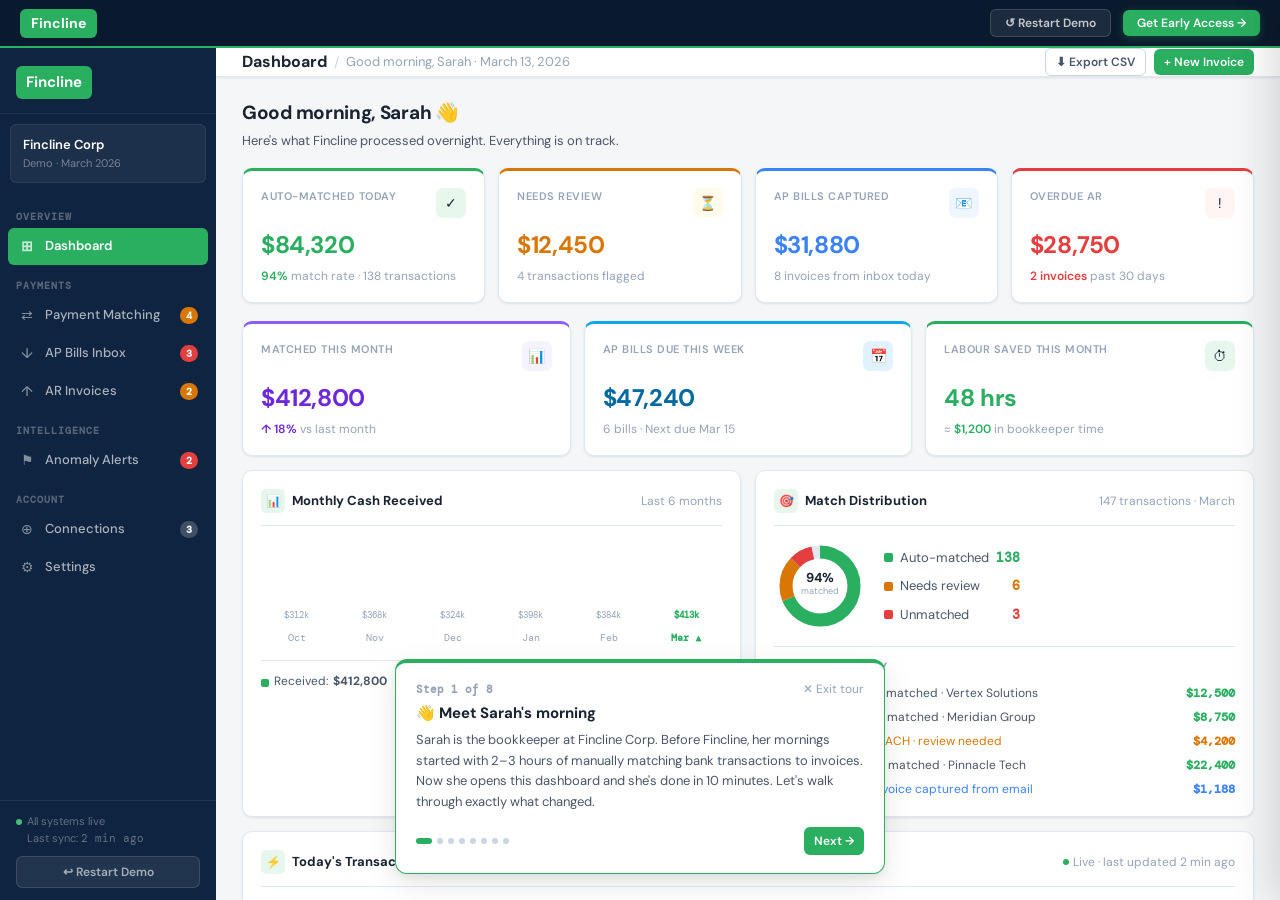
==== demo.html @ 55bdf33b "Add files via upload" ====
<!DOCTYPE html>
<html lang="en">
<head>
<meta charset="UTF-8">
<meta name="viewport" content="width=device-width, initial-scale=1.0">
<title>Fincline — Smart Reconciliation for Small Business</title>
<link href="https://fonts.googleapis.com/css2?family=DM+Sans:wght@300;400;500;600;700&family=DM+Mono:wght@400;500&display=swap" rel="stylesheet">
<style>
:root {
  --green:#2AAE60;--green-d:#1e8a4a;--green-l:#e8f7ee;--green-m:#c2ebd4;
  --white:#ffffff;--bg:#f4f6f8;--bg2:#edf0f3;
  --sb:#0f2440;--sb-h:#1a3560;
  --border:#e2e8f0;--border-d:#cbd5e1;
  --text:#1a2332;--t2:#4a5568;--t3:#94a3b8;
  --red:#e53e3e;--red-l:#fff5f5;
  --amber:#d97706;--amber-l:#fffbeb;
  --blue:#3b82f6;--blue-l:#eff6ff;
  --sh0:0 1px 3px rgba(0,0,0,.06),0 1px 2px rgba(0,0,0,.04);
  --sh1:0 4px 12px rgba(0,0,0,.07),0 1px 3px rgba(0,0,0,.05);
  --sh2:0 10px 30px rgba(0,0,0,.10),0 4px 10px rgba(0,0,0,.06);
  --r:10px;--rs:6px;
}
*{margin:0;padding:0;box-sizing:border-box;}
body{font-family:'DM Sans',-apple-system,sans-serif;background:var(--bg);color:var(--text);font-size:14px;line-height:1.5;}

/* INTRO */
.intro{position:fixed;inset:0;background:linear-gradient(160deg,#0f2440 0%,#0d1f38 100%);display:none;align-items:center;justify-content:center;z-index:999;flex-direction:column;text-align:center;padding:32px;}
.i-logo{display:inline-flex;align-items:center;gap:8px;background:var(--green);color:white;padding:9px 18px;border-radius:8px;font-size:20px;font-weight:700;margin-bottom:28px;box-shadow:0 4px 16px rgba(42,174,96,.3);}
.i-h{font-size:28px;font-weight:700;letter-spacing:-.4px;margin-bottom:10px;color:white;}
.i-sub{font-size:15px;color:rgba(255,255,255,.72);margin-bottom:28px;max-width:460px;line-height:1.6;}
.i-chips{display:flex;gap:8px;justify-content:center;flex-wrap:wrap;margin-bottom:28px;}
.chip{padding:8px 16px;border-radius:10px;font-size:13px;font-weight:600;background:rgba(42,174,96,.15);color:#4ade80;border:1px solid rgba(42,174,96,.3);display:inline-flex;align-items:center;gap:6px;}
.i-stats{display:flex;gap:28px;justify-content:center;margin-bottom:36px;padding:18px 24px;background:rgba(255,255,255,.06);border-radius:var(--r);border:1px solid rgba(255,255,255,.1);}
.is-v{font-size:24px;font-weight:700;color:#4ade80;}
.is-l{font-size:11px;color:rgba(255,255,255,.45);margin-top:2px;}
.btn-go{background:var(--green);color:white;border:none;border-radius:var(--r);padding:13px 32px;font-size:15px;font-weight:600;cursor:pointer;font-family:'DM Sans',sans-serif;box-shadow:0 4px 16px rgba(42,174,96,.3);transition:all .2s;}
.btn-go:hover{background:var(--green-d);transform:translateY(-1px);}
.i-note{font-size:12px;color:rgba(255,255,255,.4);margin-top:10px;}

/* LAYOUT */
.app{display:flex;height:100vh;}

/* SIDEBAR */
.sb-wrap{width:216px;min-width:216px;background:var(--sb);display:flex;flex-direction:column;}
.sb-logo{padding:18px 16px 14px;border-bottom:1px solid rgba(255,255,255,.08);display:flex;align-items:center;gap:8px;}
.sb-logo-pill{background:var(--green);color:white;padding:5px 10px;border-radius:6px;font-size:15px;font-weight:700;}
.sb-org{margin:10px;padding:10px 12px;background:rgba(255,255,255,.06);border-radius:var(--rs);border:1px solid rgba(255,255,255,.08);}
.sb-org-n{font-size:13px;font-weight:600;color:white;}
.sb-org-s{font-size:11px;color:rgba(255,255,255,.4);margin-top:1px;}
.nav{padding:4px 8px;flex:1;overflow-y:auto;}
.nav-g{font-size:10px;font-weight:600;color:rgba(255,255,255,.3);letter-spacing:1px;text-transform:uppercase;padding:12px 8px 4px;font-family:'DM Mono',monospace;}
.ni{display:flex;align-items:center;gap:9px;padding:8px 10px;border-radius:var(--rs);color:rgba(255,255,255,.65);font-size:13px;font-weight:500;cursor:pointer;transition:all .15s;margin-bottom:1px;position:relative;}
.ni:hover{background:var(--sb-h);color:white;}
.ni.on{background:var(--green);color:white;font-weight:600;}
.ni-ic{font-size:14px;width:18px;text-align:center;opacity:.75;flex-shrink:0;}
.nb{margin-left:auto;font-size:10px;font-weight:700;padding:1px 6px;border-radius:10px;font-family:'DM Mono',monospace;}
.nb-r{background:var(--red);color:white;}
.nb-a{background:var(--amber);color:white;}
.nb-g{background:rgba(255,255,255,.2);color:white;}
.sb-foot{padding:12px 16px;border-top:1px solid rgba(255,255,255,.08);font-size:11px;color:rgba(255,255,255,.35);}
.odot{display:inline-block;width:6px;height:6px;background:#48bb78;border-radius:50%;margin-right:5px;}

/* MAIN */
.main-wrap{flex:1;overflow-y:auto;display:flex;flex-direction:column;min-width:0;}
.topbar{background:var(--white);border-bottom:1px solid var(--border);padding:0 26px;height:54px;display:flex;align-items:center;justify-content:space-between;position:sticky;top:0;z-index:10;box-shadow:var(--sh0);}
.tb-l{display:flex;align-items:center;gap:7px;}
.tb-title{font-size:16px;font-weight:700;}
.tb-div{color:var(--border-d);}
.tb-sub{font-size:13px;color:var(--t3);}
.tb-r{display:flex;align-items:center;gap:8px;}
.btn{padding:7px 13px;border-radius:var(--rs);font-size:13px;font-weight:600;cursor:pointer;border:none;font-family:'DM Sans',sans-serif;transition:all .15s;display:inline-flex;align-items:center;gap:5px;}
.bp{background:var(--green);color:white;}.bp:hover{background:var(--green-d);}
.bo{background:white;color:var(--t2);border:1px solid var(--border-d);}.bo:hover{border-color:var(--green);color:var(--green);}
.bd{background:var(--red-l);color:var(--red);border:1px solid #fed7d7;}
.bsm{padding:5px 10px;font-size:12px;}
.content{padding:22px 26px;flex:1;}
.scr{display:none;animation:fu .25s ease;}
.scr.on{display:block;}
@keyframes fu{from{opacity:0;transform:translateY(6px)}to{opacity:1;transform:translateY(0)}}

/* PAGE HEAD */
.ph{margin-bottom:18px;}
.ph h2{font-size:19px;font-weight:700;letter-spacing:-.3px;}
.ph p{font-size:13px;color:var(--t2);margin-top:3px;}

/* KPI */
.kpi-row{display:grid;grid-template-columns:repeat(4,1fr);gap:13px;margin-bottom:18px;}
.kpi{background:var(--white);border:1px solid var(--border);border-radius:var(--r);padding:17px 18px;box-shadow:var(--sh0);}
.kpi-top{display:flex;align-items:flex-start;justify-content:space-between;margin-bottom:9px;}
.kpi-lbl{font-size:11px;font-weight:600;color:var(--t3);text-transform:uppercase;letter-spacing:.5px;}
.kpi-ic{width:30px;height:30px;border-radius:7px;display:flex;align-items:center;justify-content:center;font-size:14px;}
.ki-g{background:var(--green-l);} .ki-a{background:var(--amber-l);} .ki-r{background:var(--red-l);} .ki-b{background:var(--blue-l);}
.kpi-v{font-size:24px;font-weight:700;letter-spacing:-.4px;margin-bottom:4px;}
.kpi-ch{font-size:12px;color:var(--t3);}
.pos{color:var(--green);font-weight:600;} .neg{color:var(--red);font-weight:600;}
.kpi.kg{border-top:3px solid var(--green);} .kpi.ka{border-top:3px solid var(--amber);} .kpi.kr{border-top:3px solid var(--red);} .kpi.kb{border-top:3px solid var(--blue);}

/* CARD */
.card{background:var(--white);border:1px solid var(--border);border-radius:var(--r);padding:18px;box-shadow:var(--sh0);margin-bottom:14px;}
.ch{display:flex;align-items:center;justify-content:space-between;margin-bottom:14px;padding-bottom:12px;border-bottom:1px solid var(--border);}
.ct{font-size:13px;font-weight:700;color:var(--text);display:flex;align-items:center;gap:7px;}
.ct-ic{width:24px;height:24px;background:var(--green-l);border-radius:5px;display:flex;align-items:center;justify-content:center;font-size:12px;}
.cm{font-size:12px;color:var(--t3);}

/* GRID */
.g2{display:grid;grid-template-columns:1fr 1fr;gap:14px;}
.g3{display:grid;grid-template-columns:1fr 1fr 1fr;gap:13px;margin-bottom:14px;}

/* TABLE */
.tbl{width:100%;border-collapse:collapse;}
.tbl th{font-size:11px;font-weight:600;color:var(--t3);text-transform:uppercase;letter-spacing:.4px;padding:8px 13px;text-align:left;background:var(--bg);border-bottom:1px solid var(--border);}
.tbl td{padding:11px 13px;font-size:13px;border-bottom:1px solid var(--border);vertical-align:middle;}
.tbl tr:last-child td{border-bottom:none;}
.tbl tr:hover td{background:#fafbfc;}
.tn{font-weight:600;color:var(--text);}
.ts{font-size:11px;color:var(--t3);margin-top:1px;font-family:'DM Mono',monospace;}

/* BADGE */
.badge{display:inline-flex;align-items:center;gap:3px;padding:3px 9px;border-radius:20px;font-size:11px;font-weight:600;}
.bg{background:var(--green-l);color:var(--green-d);}
.ba{background:var(--amber-l);color:var(--amber);}
.br{background:var(--red-l);color:var(--red);}
.bb{background:var(--blue-l);color:var(--blue);}
.bx{background:var(--bg);color:var(--t2);border:1px solid var(--border);}
.bp2{background:#f5f3ff;color:#6d28d9;}

/* CONF BAR */
.conf{display:flex;align-items:center;gap:7px;}
.ct2{flex:1;height:5px;background:var(--border);border-radius:3px;overflow:hidden;min-width:50px;}
.cf{height:100%;border-radius:3px;}
.cn{font-size:12px;font-weight:600;min-width:32px;font-family:'DM Mono',monospace;}
.ch2 .cf{background:var(--green);}.ch2 .cn{color:var(--green);}
.cm2 .cf{background:var(--amber);}.cm2 .cn{color:var(--amber);}
.cl .cf{background:var(--red);}.cl .cn{color:var(--red);}

/* CHART */
.bchart{display:flex;align-items:flex-end;gap:7px;height:105px;}
.bc{flex:1;display:flex;flex-direction:column;align-items:center;min-width:0;}
.bf{width:100%;border-radius:4px 4px 0 0;}
.bl{font-size:10px;color:var(--t3);margin-top:5px;font-family:'DM Mono',monospace;}
.cleg{display:flex;gap:14px;margin-top:11px;padding-top:11px;border-top:1px solid var(--border);font-size:12px;color:var(--t2);}
.ldot{width:8px;height:8px;border-radius:2px;flex-shrink:0;margin-top:3px;}

/* DONUT */
.dw{display:flex;align-items:center;gap:18px;}
.dl{display:flex;flex-direction:column;gap:9px;}
.di{display:flex;align-items:center;gap:7px;font-size:13px;}
.dd{width:9px;height:9px;border-radius:2px;flex-shrink:0;}
.dlab{color:var(--t2);flex:1;}
.dval{font-weight:700;font-family:'DM Mono',monospace;}

/* AGING */
.ag-r{display:flex;align-items:center;gap:9px;margin-bottom:9px;}
.ag-l{font-size:12px;color:var(--t2);font-weight:500;min-width:75px;}
.ag-t{flex:1;height:7px;background:var(--border);border-radius:4px;overflow:hidden;}
.ag-f{height:100%;border-radius:4px;}
.ag-v{font-size:12px;font-weight:600;min-width:62px;text-align:right;font-family:'DM Mono',monospace;}

/* PARSE */
.pbox{background:var(--bg);border:1px solid var(--border);border-radius:var(--rs);padding:13px;font-family:'DM Mono',monospace;font-size:12px;color:var(--t2);line-height:1.9;}
.pk{color:var(--t3);}
.pv{color:var(--green-d);font-weight:500;}
.pva{color:var(--amber);font-weight:500;}

/* ONBOARD STEPS */
.obs{display:flex;align-items:center;max-width:520px;margin-bottom:24px;}
.os{display:flex;flex-direction:column;align-items:center;flex:1;position:relative;}
.os:not(:last-child)::after{content:'';position:absolute;top:17px;left:50%;width:100%;height:2px;background:var(--border);z-index:0;}
.os.done:not(:last-child)::after{background:var(--green);}
.oc{width:34px;height:34px;border-radius:50%;display:flex;align-items:center;justify-content:center;font-size:13px;font-weight:700;border:2px solid var(--border);background:var(--white);position:relative;z-index:1;font-family:'DM Mono',monospace;transition:all .3s;}
.os.done .oc{border-color:var(--green);background:var(--green);color:white;}
.os.cur .oc{border-color:var(--green);color:var(--green);box-shadow:0 0 0 4px var(--green-l);}
.ol{font-size:11px;color:var(--t3);margin-top:6px;font-weight:500;}
.os.done .ol,.os.cur .ol{color:var(--t2);}
.cc{display:flex;align-items:center;gap:13px;padding:13px 15px;background:var(--white);border:1px solid var(--border);border-radius:var(--r);margin-bottom:9px;cursor:pointer;transition:all .15s;max-width:520px;}
.cc:hover{border-color:var(--green);box-shadow:0 0 0 3px var(--green-l);}
.cc.con{border-color:var(--green);background:linear-gradient(135deg,var(--white),var(--green-l));}
.cc-ic{width:36px;height:36px;border-radius:7px;display:flex;align-items:center;justify-content:center;font-size:17px;flex-shrink:0;}
.cc-n{font-size:13px;font-weight:600;}
.cc-s{font-size:12px;color:var(--t3);}

/* ALERTS */
.ac{padding:13px 15px;border-radius:var(--r);border:1px solid;margin-bottom:9px;display:flex;align-items:flex-start;gap:11px;}
.ac-r{background:var(--red-l);border-color:#fed7d7;}
.ac-a{background:var(--amber-l);border-color:#fde68a;}
.ac-g{background:var(--green-l);border-color:var(--green-m);}
.ac-b{background:var(--blue-l);border-color:#bfdbfe;}
.a-ic{font-size:17px;flex-shrink:0;margin-top:1px;}
.a-t{font-size:13px;font-weight:700;color:var(--text);margin-bottom:3px;}
.a-d{font-size:12px;color:var(--t2);line-height:1.5;}
.a-tm{font-size:11px;color:var(--t3);margin-top:5px;font-family:'DM Mono',monospace;}

/* SETTINGS */
.sr{display:flex;align-items:center;justify-content:space-between;padding:12px 0;border-bottom:1px solid var(--border);}
.sr:last-child{border-bottom:none;}
.sl{font-size:14px;font-weight:500;}
.ss{font-size:12px;color:var(--t3);margin-top:2px;}
.tog{width:40px;height:22px;background:var(--border-d);border-radius:11px;position:relative;cursor:pointer;transition:background .2s;flex-shrink:0;border:none;}
.tog.on{background:var(--green);}
.tog::after{content:'';position:absolute;top:3px;left:3px;width:16px;height:16px;background:white;border-radius:50%;transition:transform .2s;box-shadow:0 1px 3px rgba(0,0,0,.2);}
.tog.on::after{transform:translateX(18px);}

/* PRICING */
.pgrid{display:grid;grid-template-columns:1fr 1fr;gap:18px;max-width:600px;margin:0 auto 22px;}
.pc{background:var(--white);border:2px solid var(--border);border-radius:12px;padding:26px;position:relative;}
.pc.feat{border-color:var(--green);box-shadow:0 0 0 4px var(--green-l);}
.pb{position:absolute;top:-11px;left:50%;transform:translateX(-50%);background:var(--green);color:white;font-size:11px;font-weight:700;padding:3px 12px;border-radius:20px;white-space:nowrap;}
.pn{font-size:12px;font-weight:700;color:var(--t3);text-transform:uppercase;letter-spacing:.5px;margin-bottom:11px;}
.pam{font-size:38px;font-weight:800;letter-spacing:-1px;margin-bottom:4px;}
.pam span{font-size:15px;color:var(--t3);font-weight:400;}
.ps{font-size:13px;color:var(--t3);margin-bottom:18px;}
.ps.sav{color:var(--green);font-weight:600;}
.pf{list-style:none;display:flex;flex-direction:column;gap:8px;margin-bottom:20px;}
.pf li{font-size:13px;color:var(--t2);display:flex;align-items:center;gap:7px;}
.pf li::before{content:'✓';color:var(--green);font-weight:700;flex-shrink:0;}
.roi{background:var(--green-l);border:1px solid var(--green-m);border-radius:var(--r);padding:15px 20px;text-align:center;max-width:600px;margin:0 auto;}
.roi p{font-size:13px;color:var(--t2);line-height:1.7;}
.roi strong{color:var(--text);}
.roi-hi{color:var(--green);font-weight:700;}

/* SUMMARY BAR */
.sbar{display:flex;gap:9px;margin-bottom:14px;flex-wrap:wrap;align-items:center;}
.slbl{font-size:11px;font-weight:700;color:var(--t3);text-transform:uppercase;letter-spacing:.6px;margin-bottom:9px;font-family:'DM Mono',monospace;}

/* UTILS */
.mono{font-family:'DM Mono',monospace;}
.fw6{font-weight:600;}.fw7{font-weight:700;}
.tg{color:var(--green);}.ta{color:var(--amber);}.tr2{color:var(--red);}.tb2{color:var(--blue);}
.t2c{color:var(--t2);}.t3c{color:var(--t3);}
.fs12{font-size:12px;}.fs11{font-size:11px;}
.mb14{margin-bottom:14px;}

@keyframes pulse{0%,100%{opacity:1}50%{opacity:.3}}
.pulse{animation:pulse 1.8s infinite;}

/* SCROLLBAR */
::-webkit-scrollbar{width:5px;}::-webkit-scrollbar-track{background:transparent;}::-webkit-scrollbar-thumb{background:var(--border-d);border-radius:3px;}

/* TOUR */
.tour-wrap{position:fixed;inset:0;z-index:500;pointer-events:none;}
.tour-box{position:fixed;bottom:26px;left:50%;transform:translateX(-50%);width:490px;max-width:calc(100vw - 28px);background:var(--white);border:1.5px solid var(--green);border-top:4px solid var(--green);border-radius:12px;padding:18px 20px;box-shadow:var(--sh2);pointer-events:all;}
.tm{display:flex;align-items:center;justify-content:space-between;margin-bottom:5px;}
.tsl{font-size:11px;font-weight:600;color:var(--t3);font-family:'DM Mono',monospace;}
.tcl{font-size:12px;color:var(--t3);cursor:pointer;background:none;border:none;font-family:'DM Sans',sans-serif;}
.tcl:hover{color:var(--text);}
.tt{font-size:15px;font-weight:700;margin-bottom:5px;}
.td{font-size:13px;color:var(--t2);line-height:1.6;margin-bottom:14px;}
.tf{display:flex;align-items:center;justify-content:space-between;}
.tdots{display:flex;gap:5px;}
.tdot{width:6px;height:6px;border-radius:3px;background:var(--border-d);transition:all .2s;}
.tdot.act{background:var(--green);width:16px;}
.tdot.dn{background:var(--green-m);}
.tbtns{display:flex;gap:7px;}

/* PERSISTENT TOP BAR */
.site-bar{position:fixed;top:0;left:0;right:0;height:48px;background:#0a1a2e;border-bottom:2px solid #2AAE60;display:flex;align-items:center;padding:0 20px;gap:12px;z-index:1000;}
.site-bar-logo{background:#2AAE60;color:white;padding:4px 11px;border-radius:6px;font-size:14px;font-weight:700;text-decoration:none;cursor:pointer;}
.site-bar-sep{flex:1;}
.site-bar-btn{padding:5px 14px;border-radius:6px;font-size:12px;font-weight:600;cursor:pointer;border:none;font-family:"DM Sans",sans-serif;transition:all .15s;}
.sbb-ghost{background:rgba(255,255,255,.08);color:rgba(255,255,255,.75);border:1px solid rgba(255,255,255,.15);}
.sbb-ghost:hover{background:rgba(255,255,255,.14);color:white;}
.sbb-green{background:#2AAE60;color:white;box-shadow:0 2px 8px rgba(42,174,96,.3);}
.sbb-green:hover{background:#1e8a4a;}

/* offset everything for top bar */
.intro{padding-top:68px;}
.app{height:100vh;padding-top:48px;}

/* SLIDE-IN PANEL */
.panel-overlay{position:fixed;inset:0;background:rgba(0,0,0,.4);z-index:2000;opacity:0;pointer-events:none;transition:opacity .25s;}
.panel-overlay.open{opacity:1;pointer-events:all;}
.panel{position:fixed;top:0;right:0;bottom:0;width:420px;max-width:100vw;background:white;z-index:2001;transform:translateX(100%);transition:transform .3s cubic-bezier(.4,0,.2,1);box-shadow:-8px 0 40px rgba(0,0,0,.15);display:flex;flex-direction:column;}
.panel.open{transform:translateX(0);}
.panel-head{background:#0f2440;padding:20px 22px;display:flex;align-items:center;justify-content:space-between;}
.panel-head h3{font-size:16px;font-weight:700;color:white;}
.panel-close{background:rgba(255,255,255,.1);border:none;color:white;width:28px;height:28px;border-radius:6px;cursor:pointer;font-size:16px;display:flex;align-items:center;justify-content:center;}
.panel-body{flex:1;overflow-y:auto;padding:24px 22px;}
.panel-body h4{font-size:15px;font-weight:700;color:#1a2332;margin-bottom:6px;}
.panel-body p{font-size:13px;color:#4a5568;margin-bottom:20px;line-height:1.6;}
.pf-group{margin-bottom:14px;}
.pf-group label{display:block;font-size:12px;font-weight:600;color:#1a2332;margin-bottom:5px;}
.pf-group input,.pf-group select{width:100%;padding:9px 12px;border:1.5px solid #e2e8f0;border-radius:7px;font-size:13px;font-family:"DM Sans",sans-serif;color:#1a2332;outline:none;transition:border-color .15s;}
.pf-group input:focus,.pf-group select:focus{border-color:#2AAE60;box-shadow:0 0 0 3px #e8f7ee;}
.pf-row{display:grid;grid-template-columns:1fr 1fr;gap:10px;}
.panel-submit{width:100%;padding:12px;background:#2AAE60;color:white;border:none;border-radius:8px;font-size:14px;font-weight:700;cursor:pointer;font-family:"DM Sans",sans-serif;box-shadow:0 4px 12px rgba(42,174,96,.3);transition:all .2s;margin-top:6px;}
.panel-submit:hover{background:#1e8a4a;transform:translateY(-1px);}
.panel-note{font-size:11px;color:#94a3b8;text-align:center;margin-top:8px;}
.panel-success{display:none;text-align:center;padding:40px 20px;}
.panel-success .ps-ic{font-size:44px;margin-bottom:16px;}
.panel-success h3{font-size:18px;font-weight:700;color:#1a2332;margin-bottom:8px;}
.panel-success p{font-size:14px;color:#4a5568;line-height:1.6;}
</style>
</head>
<body>

<!-- PERSISTENT TOP BAR -->
<div class="site-bar">
  <span class="site-bar-logo" onclick="goHome()">Fincline</span>
  <span class="site-bar-sep"></span>
  <button class="site-bar-btn sbb-ghost" onclick="restartDemo()">↺ Restart Demo</button>
  <button class="site-bar-btn sbb-green" onclick="openPanel()">Get Early Access →</button>
</div>

<!-- SLIDE-IN PANEL OVERLAY -->
<div class="panel-overlay" id="panel-overlay" onclick="closePanel()"></div>
<div class="panel" id="panel">
  <div class="panel-head">
    <h3>Get Early Access</h3>
    <button class="panel-close" onclick="closePanel()">✕</button>
  </div>
  <div class="panel-body">
    <div id="panel-form">
      <h4>Join the waitlist</h4>
      <p>First 50 customers get 60 days free and a direct line to the founding team. Takes 60 seconds.</p>
      <div class="pf-row">
        <div class="pf-group"><label>First name</label><input type="text" placeholder="Sarah" id="p-first"></div>
        <div class="pf-group"><label>Last name</label><input type="text" placeholder="Johnson" id="p-last"></div>
      </div>
      <div class="pf-group"><label>Work email</label><input type="email" placeholder="sarah@company.com" id="p-email"></div>
      <div class="pf-group"><label>Company name</label><input type="text" placeholder="Acme Inc." id="p-company"></div>
      <div class="pf-group"><label>Company size</label>
        <select id="p-size">
          <option value="">Select team size</option>
          <option>1–5 employees</option>
          <option>6–20 employees</option>
          <option>21–50 employees</option>
          <option>51–200 employees</option>
        </select>
      </div>
      <div class="pf-group"><label>Accounting software</label>
        <select id="p-acct">
          <option value="">What do you use today?</option>
          <option>QuickBooks Online</option>
          <option>Xero</option>
          <option>Other</option>
          <option>Nothing yet</option>
        </select>
      </div>
      <button class="panel-submit" onclick="submitPanel()">Request My Early Access Spot →</button>
      <p class="panel-note">No credit card required · We'll never spam you</p>
    </div>
    <div class="panel-success" id="panel-success">
      <div class="ps-ic">🎉</div>
      <h3>You're on the list!</h3>
      <p>We'll be in touch within 24 hours to schedule your onboarding call and get you set up with your free 60-day trial.</p>
    </div>
  </div>
</div>

<!-- INTRO -->
<div class="intro" id="intro">
  <div style="max-width:500px;">
    <div class="i-logo">Fincline</div>
    <h1 class="i-h">Reconciliation that runs itself</h1>
    <p class="i-sub">Fincline connects your bank, QuickBooks and inbox — and matches payments to invoices automatically. See how it works.</p>
    <div class="i-chips">
      <span class="chip">🏦 Bank Account</span>
      <span class="chip">📊 QuickBooks &amp; Xero</span>
      <span class="chip">✉️ Gmail &amp; Outlook</span>
      <span class="chip">⚡ AI Matching</span>
    </div>
    <div class="i-stats">
      <div class="istat"><div class="is-v">12 hrs</div><div class="is-l">Saved per week</div></div>
      <div class="istat"><div class="is-v">94%</div><div class="is-l">Auto-match rate</div></div>
      <div class="istat"><div class="is-v">60 days</div><div class="is-l">Free trial</div></div>
    </div>
    <button class="btn-go" onclick="startDemo()">▶ &nbsp;Start Guided Demo</button>
    <div class="i-note">Interactive walkthrough · 8 screens · no sign-up needed</div>
  </div>
</div>

<!-- APP -->
<div class="app" id="app">
  <!-- SIDEBAR -->
  <aside class="sb-wrap">
    <div class="sb-logo"><div class="sb-logo-pill">Fincline</div></div>
    <div class="sb-org"><div class="sb-org-n">Fincline Corp</div><div class="sb-org-s">Demo · March 2026</div></div>
    <nav class="nav">
      <div class="nav-g">Overview</div>
      <div class="ni on" onclick="nav('dashboard',this)"><span class="ni-ic">⊞</span>Dashboard</div>
      <div class="nav-g">Payments</div>
      <div class="ni" onclick="nav('matching',this)"><span class="ni-ic">⇄</span>Payment Matching<span class="nb nb-a">4</span></div>
      <div class="ni" onclick="nav('apinbox',this)"><span class="ni-ic">↓</span>AP Bills Inbox<span class="nb nb-r">3</span></div>
      <div class="ni" onclick="nav('arinvoices',this)"><span class="ni-ic">↑</span>AR Invoices<span class="nb nb-a">2</span></div>
      <div class="nav-g">Intelligence</div>
      <div class="ni" onclick="nav('alerts',this)"><span class="ni-ic">⚑</span>Anomaly Alerts<span class="nb nb-r">2</span></div>
      <div class="nav-g">Account</div>
      <div class="ni" onclick="nav('connections',this)"><span class="ni-ic">⊕</span>Connections<span class="nb nb-g">3</span></div>
      <div class="ni" onclick="nav('settings',this)"><span class="ni-ic">⚙</span>Settings</div>
    </nav>
    <div class="sb-foot"><span class="odot"></span>All systems live<br><span style="margin-left:11px;">Last sync: <span class="mono">2 min ago</span></span><div style="margin-top:10px;"><button onclick="restartDemo()" style="width:100%;padding:7px 10px;background:rgba(255,255,255,0.08);border:1px solid rgba(255,255,255,0.12);border-radius:6px;color:rgba(255,255,255,0.6);font-size:12px;font-weight:600;cursor:pointer;font-family:DM Sans,sans-serif;" onmouseover="this.style.background='rgba(255,255,255,0.15)'" onmouseout="this.style.background='rgba(255,255,255,0.08)'">↩ Restart Demo</button></div></div>
  </aside>

  <!-- MAIN -->
  <main class="main-wrap">
    <div class="topbar">
      <div class="tb-l">
        <span class="tb-title" id="tb-t">Dashboard</span>
        <span class="tb-div">/</span>
        <span class="tb-sub" id="tb-s">Good morning, Sarah · March 13, 2026</span>
      </div>
      <div class="tb-r">
        <button class="btn bo bsm">⬇ Export CSV</button>
        <button class="btn bp bsm">+ New Invoice</button>
      </div>
    </div>

    <div class="content">

            <!-- DASHBOARD -->
      <div class="scr on" id="s-dashboard">
        <div class="ph"><h2>Good morning, Sarah 👋</h2><p>Here's what Fincline processed overnight. Everything is on track.</p></div>

        <!-- KPI ROW 1 -->
        <div class="kpi-row">
          <div class="kpi kg"><div class="kpi-top"><span class="kpi-lbl">Auto-Matched Today</span><div class="kpi-ic ki-g">✓</div></div><div class="kpi-v tg">$84,320</div><div class="kpi-ch"><span class="pos">94%</span> match rate · 138 transactions</div></div>
          <div class="kpi ka"><div class="kpi-top"><span class="kpi-lbl">Needs Review</span><div class="kpi-ic ki-a">⏳</div></div><div class="kpi-v ta">$12,450</div><div class="kpi-ch">4 transactions flagged</div></div>
          <div class="kpi kb"><div class="kpi-top"><span class="kpi-lbl">AP Bills Captured</span><div class="kpi-ic ki-b">📧</div></div><div class="kpi-v tb2">$31,880</div><div class="kpi-ch">8 invoices from inbox today</div></div>
          <div class="kpi kr"><div class="kpi-top"><span class="kpi-lbl">Overdue AR</span><div class="kpi-ic ki-r">!</div></div><div class="kpi-v tr2">$28,750</div><div class="kpi-ch"><span class="neg">2 invoices</span> past 30 days</div></div>
        </div>

        <!-- KPI ROW 2 -->
        <div class="g3" style="margin-bottom:14px;">
          <div class="kpi" style="margin-bottom:0;border-top:3px solid #8b5cf6;"><div class="kpi-top"><span class="kpi-lbl">Matched This Month</span><div class="kpi-ic" style="background:#f5f3ff;">📊</div></div><div class="kpi-v" style="color:#6d28d9;">$412,800</div><div class="kpi-ch"><span style="color:#6d28d9;font-weight:600;">↑ 18%</span> vs last month</div></div>
          <div class="kpi" style="margin-bottom:0;border-top:3px solid #0ea5e9;"><div class="kpi-top"><span class="kpi-lbl">AP Bills Due This Week</span><div class="kpi-ic" style="background:#e0f2fe;">📅</div></div><div class="kpi-v" style="color:#0369a1;">$47,240</div><div class="kpi-ch">6 bills · Next due Mar 15</div></div>
          <div class="kpi" style="margin-bottom:0;border-top:3px solid var(--green);"><div class="kpi-top"><span class="kpi-lbl">Labour Saved This Month</span><div class="kpi-ic ki-g">⏱</div></div><div class="kpi-v tg">48 hrs</div><div class="kpi-ch">≈ <span class="pos">$1,200</span> in bookkeeper time</div></div>
        </div>

        <div class="g2">
          <div class="card">
            <div class="ch"><div class="ct"><div class="ct-ic">📊</div>Monthly Cash Received</div><span class="cm">Last 6 months</span></div>
            <div style="padding-bottom:4px;">
              <div class="bchart">
                <div class="bc"><div style="font-size:9px;color:var(--t3);margin-bottom:3px;font-family:'DM Mono',monospace;">$312k</div><div class="bf" style="height:55%;background:#c2ebd4;"></div><div class="bl">Oct</div></div>
                <div class="bc"><div style="font-size:9px;color:var(--t3);margin-bottom:3px;font-family:'DM Mono',monospace;">$368k</div><div class="bf" style="height:68%;background:#c2ebd4;"></div><div class="bl">Nov</div></div>
                <div class="bc"><div style="font-size:9px;color:var(--t3);margin-bottom:3px;font-family:'DM Mono',monospace;">$324k</div><div class="bf" style="height:58%;background:#c2ebd4;"></div><div class="bl">Dec</div></div>
                <div class="bc"><div style="font-size:9px;color:var(--t3);margin-bottom:3px;font-family:'DM Mono',monospace;">$398k</div><div class="bf" style="height:72%;background:#c2ebd4;"></div><div class="bl">Jan</div></div>
                <div class="bc"><div style="font-size:9px;color:var(--t3);margin-bottom:3px;font-family:'DM Mono',monospace;">$384k</div><div class="bf" style="height:69%;background:#c2ebd4;"></div><div class="bl">Feb</div></div>
                <div class="bc"><div style="font-size:9px;color:var(--green);margin-bottom:3px;font-weight:700;font-family:'DM Mono',monospace;">$413k</div><div class="bf" style="height:92%;background:var(--green);box-shadow:0 2px 8px rgba(42,174,96,.25);"></div><div class="bl" style="color:var(--green);font-weight:600;">Mar ▲</div></div>
              </div>
            </div>
            <div class="cleg">
              <div style="display:flex;align-items:center;gap:5px;"><div class="ldot" style="background:var(--green);"></div>Received: <strong>$412,800</strong></div>
              <div style="display:flex;align-items:center;gap:5px;"><div class="ldot" style="background:#fed7d7;"></div>Paid out: <strong>$298,400</strong></div>
              <div style="display:flex;align-items:center;gap:5px;"><div class="ldot" style="background:#bfdbfe;"></div>Net: <strong style="color:var(--green);">+$114,400</strong></div>
            </div>
          </div>

          <div class="card">
            <div class="ch"><div class="ct"><div class="ct-ic">🎯</div>Match Distribution</div><span class="cm">147 transactions · March</span></div>
            <div class="dw" style="margin-top:4px;">
              <svg width="92" height="92" viewBox="0 0 92 92">
                <circle cx="46" cy="46" r="34" fill="none" stroke="#e2e8f0" stroke-width="13"/>
                <circle cx="46" cy="46" r="34" fill="none" stroke="#2AAE60" stroke-width="13" stroke-dasharray="201 214" stroke-dashoffset="54" transform="rotate(-90 46 46)"/>
                <circle cx="46" cy="46" r="34" fill="none" stroke="#d97706" stroke-width="13" stroke-dasharray="39 214" stroke-dashoffset="-147" transform="rotate(-90 46 46)"/>
                <circle cx="46" cy="46" r="34" fill="none" stroke="#e53e3e" stroke-width="13" stroke-dasharray="20 214" stroke-dashoffset="-186" transform="rotate(-90 46 46)"/>
                <text x="46" y="42" text-anchor="middle" fill="#1a2332" font-size="13" font-weight="700" font-family="DM Sans">94%</text>
                <text x="46" y="54" text-anchor="middle" fill="#94a3b8" font-size="9" font-family="DM Sans">matched</text>
              </svg>
              <div class="dl">
                <div class="di"><div class="dd" style="background:var(--green);"></div><span class="dlab">Auto-matched</span><span class="dval tg">138</span></div>
                <div class="di"><div class="dd" style="background:var(--amber);"></div><span class="dlab">Needs review</span><span class="dval ta">6</span></div>
                <div class="di"><div class="dd" style="background:var(--red);"></div><span class="dlab">Unmatched</span><span class="dval tr2">3</span></div>
              </div>
            </div>
            <div style="margin-top:14px;padding-top:12px;border-top:1px solid var(--border);">
              <div class="slbl" style="margin-bottom:8px;">Recent Activity</div>
              <div style="display:flex;flex-direction:column;gap:6px;">
                <div style="display:flex;align-items:center;gap:8px;font-size:12px;"><span style="width:6px;height:6px;background:var(--green);border-radius:50%;flex-shrink:0;display:inline-block;"></span><span class="mono t3c fs11">08:14</span><span class="t2c" style="flex:1;">INV-0891 matched · Vertex Solutions</span><span class="mono tg fw6">$12,500</span></div>
                <div style="display:flex;align-items:center;gap:8px;font-size:12px;"><span style="width:6px;height:6px;background:var(--green);border-radius:50%;flex-shrink:0;display:inline-block;"></span><span class="mono t3c fs11">07:52</span><span class="t2c" style="flex:1;">INV-0887 matched · Meridian Group</span><span class="mono tg fw6">$8,750</span></div>
                <div style="display:flex;align-items:center;gap:8px;font-size:12px;"><span style="width:6px;height:6px;background:var(--amber);border-radius:50%;flex-shrink:0;display:inline-block;"></span><span class="mono t3c fs11">07:31</span><span class="ta" style="flex:1;">Unknown ACH · review needed</span><span class="mono ta fw6">$4,200</span></div>
                <div style="display:flex;align-items:center;gap:8px;font-size:12px;"><span style="width:6px;height:6px;background:var(--green);border-radius:50%;flex-shrink:0;display:inline-block;"></span><span class="mono t3c fs11">06:58</span><span class="t2c" style="flex:1;">INV-0882 matched · Pinnacle Tech</span><span class="mono tg fw6">$22,400</span></div>
                <div style="display:flex;align-items:center;gap:8px;font-size:12px;"><span style="width:6px;height:6px;background:var(--blue);border-radius:50%;flex-shrink:0;display:inline-block;"></span><span class="mono t3c fs11">06:30</span><span class="tb2" style="flex:1;">Adobe invoice captured from email</span><span class="mono tb2 fw6">$1,188</span></div>
              </div>
            </div>
          </div>
        </div>

        <div class="card">
          <div class="ch"><div class="ct"><div class="ct-ic">⚡</div>Today's Transactions</div><span class="cm"><span style="display:inline-flex;align-items:center;gap:4px;"><span style="width:6px;height:6px;background:var(--green);border-radius:50%;display:inline-block;animation:pulse 1.8s infinite;"></span>Live · last updated 2 min ago</span></span></div>
          <table class="tbl">
            <thead><tr><th>Time</th><th>Sender</th><th>Amount</th><th>Matched to</th><th>Confidence</th><th>Status</th><th></th></tr></thead>
            <tbody>
              <tr><td class="mono t3c fs12">08:14</td><td><div class="tn">Vertex Solutions LLC</div><div class="ts">ACH · Chase Bank · Ref: VS-2024-0891</div></td><td class="mono fw7 tg">$12,500.00</td><td class="mono t2c">INV-2024-0891</td><td><div class="conf ch2"><div class="ct2"><div class="cf" style="width:97%"></div></div><span class="cn">97%</span></div></td><td><span class="badge bg">✓ Auto-matched</span></td><td><button class="btn bo bsm">View</button></td></tr>
              <tr><td class="mono t3c fs12">07:52</td><td><div class="tn">Meridian Group</div><div class="ts">Wire · Wells Fargo · Ref: MG-887</div></td><td class="mono fw7 tg">$8,750.00</td><td class="mono t2c">INV-2024-0887</td><td><div class="conf ch2"><div class="ct2"><div class="cf" style="width:91%"></div></div><span class="cn">91%</span></div></td><td><span class="badge bg">✓ Auto-matched</span></td><td><button class="btn bo bsm">View</button></td></tr>
              <tr style="background:#fffbeb;"><td class="mono t3c fs12">07:31</td><td><div class="tn">Unknown sender</div><div class="ts">ACH · No memo · No reference</div></td><td class="mono fw7 ta">$4,200.00</td><td class="mono t3c">3 possible matches</td><td><div class="conf cm2"><div class="ct2"><div class="cf" style="width:62%"></div></div><span class="cn">62%</span></div></td><td><span class="badge ba">⚠ Review needed</span></td><td><button class="btn bp bsm" onclick="nav('matching',null)">Resolve →</button></td></tr>
              <tr><td class="mono t3c fs12">06:58</td><td><div class="tn">Pinnacle Tech Inc</div><div class="ts">Wire · Citibank · Ref: PT-INV-882</div></td><td class="mono fw7 tg">$22,400.00</td><td class="mono t2c">INV-2024-0882</td><td><div class="conf ch2"><div class="ct2"><div class="cf" style="width:99%"></div></div><span class="cn">99%</span></div></td><td><span class="badge bg">✓ Auto-matched</span></td><td><button class="btn bo bsm">View</button></td></tr>
              <tr><td class="mono t3c fs12">06:30</td><td><div class="tn">Cascade Systems</div><div class="ts">ACH · Bank of America · Ref: CS-2024</div></td><td class="mono fw7 tg">$4,200.00</td><td class="mono t2c">INV-2024-0879</td><td><div class="conf ch2"><div class="ct2"><div class="cf" style="width:88%"></div></div><span class="cn">88%</span></div></td><td><span class="badge bg">✓ Auto-matched</span></td><td><button class="btn bo bsm">View</button></td></tr>
              <tr><td class="mono t3c fs12">05:44</td><td><div class="tn">Horizon Digital</div><div class="ts">Wire · Chase · Ref: HD-Q1-2026</div></td><td class="mono fw7 tg">$15,000.00</td><td class="mono t2c">INV-2024-0889</td><td><div class="conf ch2"><div class="ct2"><div class="cf" style="width:95%"></div></div><span class="cn">95%</span></div></td><td><span class="badge bg">✓ Auto-matched</span></td><td><button class="btn bo bsm">View</button></td></tr>
              <tr style="background:#fff5f5;"><td class="mono t3c fs12">04:22</td><td><div class="tn">THL Consulting</div><div class="ts">Wire · Unknown bank · No ref</div></td><td class="mono fw7 tr2">$6,800.00</td><td class="mono t3c">No match found</td><td><div class="conf cl"><div class="ct2"><div class="cf" style="width:18%"></div></div><span class="cn">18%</span></div></td><td><span class="badge br">✗ Unmatched</span></td><td><button class="btn bo bsm">Investigate</button></td></tr>
              <tr><td class="mono t3c fs12">03:15</td><td><div class="tn">Nordstrom Partners</div><div class="ts">ACH · Wells Fargo · Ref: NP-0861</div></td><td class="mono fw7 tg">$9,600.00</td><td class="mono t2c">INV-2024-0861</td><td><div class="conf ch2"><div class="ct2"><div class="cf" style="width:93%"></div></div><span class="cn">93%</span></div></td><td><span class="badge bg">✓ Auto-matched</span></td><td><button class="btn bo bsm">View</button></td></tr>
            </tbody>
          </table>
        </div>
      </div>

      <!-- PAYMENT MATCHING -->
      <div class="scr" id="s-matching">
        <div class="ph"><h2>Payment Matching</h2><p>Fincline has processed 147 transactions this month. 4 need your review.</p></div>
        <div class="sbar">
          <span class="badge ba" style="padding:5px 12px;font-size:12px;">⏳ 4 pending review</span>
          <span class="badge bg" style="padding:5px 12px;font-size:12px;">✓ 138 auto-matched</span>
          <span class="badge br" style="padding:5px 12px;font-size:12px;">✗ 3 unmatched</span>
          <button class="btn bp bsm" style="margin-left:auto;">Bulk confirm selected</button>
        </div>
        <div class="card mb14">
          <div class="ch"><div class="ct"><div class="ct-ic">⚠</div>Needs Your Review</div><span class="cm">Low confidence — confirm or reassign</span></div>
          <table class="tbl">
            <thead><tr><th>Payment received</th><th>Amount</th><th>Best match found</th><th>Confidence</th><th>Why flagged</th><th>Action</th></tr></thead>
            <tbody>
              <tr style="background:#fffbeb;"><td><div class="tn">Unknown ACH</div><div class="ts">Mar 13 · 07:31 · No reference</div></td><td class="mono fw7">$4,200.00</td><td><span class="mono tg">INV-2024-0879</span><div class="ts">Cascade Systems · $4,200</div></td><td><div class="conf cm2"><div class="ct2"><div class="cf" style="width:62%"></div></div><span class="cn">62%</span></div></td><td><span class="badge ba">Amount only</span></td><td style="display:flex;gap:6px;"><button class="btn bp bsm" onclick="confirmRow(this)">✓ Confirm</button><button class="btn bo bsm">Reassign</button></td></tr>
              <tr><td><div class="tn">Hawthorne Ltd</div><div class="ts">Mar 13 · 06:15 · Partial ref</div></td><td class="mono fw7">$7,500.00</td><td><span class="mono tg">INV-2024-0875</span><div class="ts">Hawthorne Ltd · $7,500</div></td><td><div class="conf cm2"><div class="ct2"><div class="cf" style="width:78%"></div></div><span class="cn">78%</span></div></td><td><span class="badge bb">Name + amount</span></td><td style="display:flex;gap:6px;"><button class="btn bp bsm" onclick="confirmRow(this)">✓ Confirm</button><button class="btn bo bsm">Reassign</button></td></tr>
            </tbody>
          </table>
        </div>
        <div class="card">
          <div class="ch"><div class="ct"><div class="ct-ic">✓</div>Recently Auto-Matched</div><span class="cm">Confidence &gt;90% · Pushed to QuickBooks</span></div>
          <table class="tbl">
            <thead><tr><th>Payment</th><th>Amount</th><th>Invoice matched</th><th>Confidence</th><th>Method</th></tr></thead>
            <tbody>
              <tr><td><div class="tn">Vertex Solutions LLC</div><div class="ts">Mar 13 · 08:14</div></td><td class="mono fw7 tg">$12,500.00</td><td class="mono tg">INV-2024-0891</td><td><div class="conf ch2"><div class="ct2"><div class="cf" style="width:97%"></div></div><span class="cn">97%</span></div></td><td><span class="badge bp2">🤖 AI · Remittance email</span></td></tr>
              <tr><td><div class="tn">Pinnacle Tech Inc</div><div class="ts">Mar 13 · 06:58</div></td><td class="mono fw7 tg">$22,400.00</td><td class="mono tg">INV-2024-0882</td><td><div class="conf ch2"><div class="ct2"><div class="cf" style="width:99%"></div></div><span class="cn">99%</span></div></td><td><span class="badge bb">⚡ Rule · Exact ref</span></td></tr>
              <tr><td><div class="tn">Meridian Group</div><div class="ts">Mar 13 · 07:52</div></td><td class="mono fw7 tg">$8,750.00</td><td class="mono tg">INV-2024-0887</td><td><div class="conf ch2"><div class="ct2"><div class="cf" style="width:91%"></div></div><span class="cn">91%</span></div></td><td><span class="badge bp2">🤖 AI · Name + amount</span></td></tr>
            </tbody>
          </table>
        </div>
      </div>

      <!-- AP BILLS -->
      <div class="scr" id="s-apinbox">
        <div class="ph"><h2>AP Bills Inbox</h2><p>Vendor invoices captured automatically from your Gmail inbox — ready to push to QuickBooks.</p></div>
        <div class="g3">
          <div class="kpi kb" style="margin-bottom:0;"><div class="kpi-top"><span class="kpi-lbl">Captured Today</span><div class="kpi-ic ki-b">📧</div></div><div class="kpi-v tb2">8</div><div class="kpi-ch">From Gmail inbox</div></div>
          <div class="kpi ka" style="margin-bottom:0;"><div class="kpi-top"><span class="kpi-lbl">Awaiting Approval</span><div class="kpi-ic ki-a">⏳</div></div><div class="kpi-v ta">3</div><div class="kpi-ch">Your review needed</div></div>
          <div class="kpi kg" style="margin-bottom:0;"><div class="kpi-top"><span class="kpi-lbl">Pushed to QBO</span><div class="kpi-ic ki-g">✓</div></div><div class="kpi-v tg">5</div><div class="kpi-ch">High confidence · auto-sent</div></div>
        </div>
        <div style="height:14px;"></div>
        <div class="card mb14">
          <div class="ch"><div class="ct"><div class="ct-ic">📧</div>Invoices from Email</div><span class="cm">AI parsed · Ready to push to QuickBooks</span></div>
          <table class="tbl">
            <thead><tr><th>Received</th><th>Vendor</th><th>Invoice #</th><th>Amount</th><th>Due</th><th>Parser</th><th>Confidence</th><th>Action</th></tr></thead>
            <tbody>
              <tr><td class="mono t3c fs11">Today 09:12</td><td><div class="tn">AWS Cloud Services</div><div class="ts">billing@aws.amazon.com</div></td><td class="mono t2c fs12">AWS-2026-03-0441</td><td class="mono fw7">$3,847.22</td><td class="mono ta fs12">Mar 28</td><td><span class="badge bb">Mindee</span></td><td><div class="conf ch2"><div class="ct2"><div class="cf" style="width:98%"></div></div><span class="cn">98%</span></div></td><td><button class="btn bp bsm" onclick="pushQBO(this)">Push to QBO</button></td></tr>
              <tr><td class="mono t3c fs11">Today 08:45</td><td><div class="tn">Salesforce Inc</div><div class="ts">invoices@salesforce.com</div></td><td class="mono t2c fs12">SF-INV-89234</td><td class="mono fw7">$12,400.00</td><td class="mono tr2 fs12">Mar 20 ⚠</td><td><span class="badge bp2">Veryfi</span></td><td><div class="conf ch2"><div class="ct2"><div class="cf" style="width:96%"></div></div><span class="cn">96%</span></div></td><td><button class="btn bp bsm" onclick="pushQBO(this)">Push to QBO</button></td></tr>
              <tr style="background:#fff5f5;"><td class="mono t3c fs11">Today 07:30</td><td><div class="tn">Scanned invoice</div><div class="ts">vendor@supplier.co</div></td><td class="mono tr2 fs12">— needs review</td><td class="mono fw7 ta">$1,240?</td><td class="mono t3c fs12">Mar 30</td><td><span class="badge bx">GPT-4o</span></td><td><div class="conf cl"><div class="ct2"><div class="cf" style="width:58%"></div></div><span class="cn">58%</span></div></td><td><button class="btn bo bsm">Review →</button></td></tr>
            </tbody>
          </table>
        </div>
        <div class="card">
          <div class="ch">
            <div class="ct"><div class="ct-ic">⚡</div>Live Email Parse <span style="display:inline-flex;align-items:center;gap:5px;font-size:12px;font-weight:500;color:var(--green);margin-left:8px;"><span class="pulse" style="width:7px;height:7px;background:var(--green);border-radius:50%;display:inline-block;"></span>Processing now</span></div>
          </div>
          <div class="g2" style="gap:13px;">
            <div><div class="slbl">Raw email received</div><div class="pbox"><div><span class="pk">From: </span>billing@adobe.com</div><div><span class="pk">Subject: </span>Invoice — Creative Cloud Mar 2026</div><div><span class="pk">Date: </span>Mar 13, 2026 · 09:47 AM</div><div><span class="pk">Attachment: </span>invoice_CC_march2026.pdf</div><br><div style="color:var(--t3);">Dear Fincline Corp,<br>Please find your invoice attached...</div></div></div>
            <div><div class="slbl">Fincline extracted fields</div><div class="pbox"><div><span class="pk">vendor:&nbsp;&nbsp;&nbsp;&nbsp;&nbsp;&nbsp;</span><span class="pv">Adobe Inc.</span></div><div><span class="pk">invoice_no:&nbsp;&nbsp;</span><span class="pv">ADB-2026-03-9812</span></div><div><span class="pk">amount:&nbsp;&nbsp;&nbsp;&nbsp;&nbsp;&nbsp;</span><span class="pv">$1,188.00</span></div><div><span class="pk">due_date:&nbsp;&nbsp;&nbsp;&nbsp;</span><span class="pva">2026-04-01</span></div><div><span class="pk">line_items:&nbsp;&nbsp;</span><span class="pv">CC Team × 12 users</span></div><div><span class="pk">confidence:&nbsp;&nbsp;</span><span class="pv">97% ✓</span></div><div><span class="pk">qbo_ready:&nbsp;&nbsp;&nbsp;</span><span class="pv">TRUE — pushed</span></div></div></div>
          </div>
        </div>
      </div>

      <!-- AR INVOICES -->
      <div class="scr" id="s-arinvoices">
        <div class="ph"><h2>AR Invoice Tracker</h2><p>Track every invoice you've sent — who's opened it, who hasn't paid, and what's overdue.</p></div>
        <div class="g2">
          <div class="card"><div class="ch"><div class="ct"><div class="ct-ic">📊</div>Aging Summary</div><span class="cm">Outstanding: <strong class="ta">$68,250</strong></span></div>
            <div style="margin-top:4px;">
              <div class="ag-r"><span class="ag-l">Current</span><div class="ag-t"><div class="ag-f" style="width:58%;background:var(--green);"></div></div><span class="ag-v tg">$39,500</span></div>
              <div class="ag-r"><span class="ag-l">1–30 days</span><div class="ag-t"><div class="ag-f" style="width:20%;background:var(--amber);"></div></div><span class="ag-v ta">$13,750</span></div>
              <div class="ag-r"><span class="ag-l">31–60 days</span><div class="ag-t"><div class="ag-f" style="width:15%;background:#f87171;"></div></div><span class="ag-v tr2">$10,200</span></div>
              <div class="ag-r"><span class="ag-l">60+ days</span><div class="ag-t"><div class="ag-f" style="width:7%;background:var(--red);"></div></div><span class="ag-v tr2">$4,800</span></div>
            </div>
          </div>
          <div class="card"><div class="ch"><div class="ct"><div class="ct-ic">📧</div>Email Delivery</div><span class="cm">24 invoices sent · last 30 days</span></div>
            <div style="display:flex;flex-direction:column;gap:10px;margin-top:4px;">
              <div style="display:flex;justify-content:space-between;align-items:center;"><span class="t2c fs12">Delivered &amp; opened</span><span class="badge bg">18 invoices</span></div>
              <div style="display:flex;justify-content:space-between;align-items:center;"><span class="t2c fs12">Delivered, not opened</span><span class="badge ba">4 invoices</span></div>
              <div style="display:flex;justify-content:space-between;align-items:center;"><span class="t2c fs12">Follow-up auto-sent</span><span class="badge bb">3 invoices</span></div>
              <div style="display:flex;justify-content:space-between;align-items:center;"><span class="t2c fs12">Remittance pre-matched</span><span class="badge bp2">2 invoices</span></div>
            </div>
          </div>
        </div>
        <div class="card">
          <div class="ch"><div class="ct"><div class="ct-ic">📤</div>Outstanding Invoices</div><span class="cm">Auto follow-up enabled</span></div>
          <table class="tbl">
            <thead><tr><th>Invoice</th><th>Customer</th><th>Amount</th><th>Due Date</th><th>Email Status</th><th>Pre-match</th><th>Action</th></tr></thead>
            <tbody>
              <tr><td class="mono tg fw6 fs12">INV-2024-0891</td><td><div class="tn">Vertex Solutions LLC</div></td><td class="mono fw7 tg">$12,500.00</td><td class="mono fs12">Mar 15</td><td><span class="badge bg">✓ Opened</span></td><td><span class="badge bp2">Remittance rcvd</span></td><td><button class="btn bo bsm">View</button></td></tr>
              <tr style="background:#fffbeb;"><td class="mono tg fw6 fs12">INV-2024-0889</td><td><div class="tn">Horizon Digital</div></td><td class="mono fw7 ta">$18,750.00</td><td class="mono ta fs12">Mar 10 ⚠</td><td><span class="badge ba">Opened, unpaid</span></td><td><span class="badge bx">—</span></td><td><button class="btn bp bsm">Send reminder</button></td></tr>
              <tr style="background:#fff5f5;"><td class="mono tg fw6 fs12">INV-2024-0884</td><td><div class="tn">Cascade Systems</div></td><td class="mono fw7 tr2">$10,000.00</td><td class="mono tr2 fs12">Feb 28 🔴</td><td><span class="badge br">2nd reminder sent</span></td><td><span class="badge bx">—</span></td><td><button class="btn bd bsm">Escalate</button></td></tr>
            </tbody>
          </table>
        </div>
      </div>

      <!-- ALERTS -->
      <div class="scr" id="s-alerts">
        <div class="ph"><h2>Anomaly Alerts</h2><p>Fincline monitors every transaction for patterns that don't look right.</p></div>
        <div class="g2">
          <div>
            <div class="slbl">Active — needs your attention</div>
            <div class="ac ac-r"><div class="a-ic">⚠️</div><div><div class="a-t">Duplicate Payment Detected</div><div class="a-d">Two ACH payments of $4,200.00 from Cascade Systems within 48 hours, both referencing INV-2024-0879. Likely a duplicate — hold the second payment before it clears.</div><div class="a-tm">Mar 13 · 07:31 AM · Rule DUPE-001</div><div style="margin-top:9px;display:flex;gap:6px;"><button class="btn bo bsm">Hold payment</button><button class="btn bp bsm">Investigate</button></div></div></div>
            <div class="ac ac-a"><div class="a-ic">👤</div><div><div class="a-t">Unknown Payer — $6,800.00</div><div class="a-d">Wire from "THL Consulting Group" — not in QuickBooks. Amount doesn't match any open invoice. Possible misdirected payment.</div><div class="a-tm">Mar 13 · 06:22 AM · Rule UNKN-002</div><div style="margin-top:9px;"><button class="btn bo bsm">Look up sender</button></div></div></div>
          </div>
          <div>
            <div class="slbl">Resolved this week</div>
            <div class="ac ac-g"><div class="a-ic">✅</div><div><div class="a-t">Partial Payment Resolved</div><div class="a-d">Horizon Digital paid $15,000 against $18,750 invoice. Remaining $3,750 flagged. Follow-up scheduled for Mar 18.</div><div class="a-tm">Resolved: Mar 11 · 2:14 PM</div></div></div>
            <div class="ac ac-b"><div class="a-ic">📅</div><div><div class="a-t">Stale Match Cleared</div><div class="a-d">INV-2024-0861 (90 days) matched to late ACH from Nordstrom Partners. QuickBooks updated. Invoice closed.</div><div class="a-tm">Resolved: Mar 10 · 11:08 AM</div></div></div>
          </div>
        </div>
      </div>

      <!-- CONNECTIONS -->
      <div class="scr" id="s-connections">
        <div class="ph"><h2>Connections</h2><p>Connect your bank, accounting software and email. Takes under 8 minutes.</p></div>
        <div class="obs">
          <div class="os done"><div class="oc">✓</div><div class="ol">Sign up</div></div>
          <div class="os done"><div class="oc">✓</div><div class="ol">Company</div></div>
          <div class="os done"><div class="oc">✓</div><div class="ol">Bank</div></div>
          <div class="os done"><div class="oc">✓</div><div class="ol">Accounting</div></div>
          <div class="os done"><div class="oc">✓</div><div class="ol">Email</div></div>
          <div class="os cur"><div class="oc">⊞</div><div class="ol">Live!</div></div>
        </div>
        <div class="slbl">Your Integrations</div>
        <div class="cc con"><div class="cc-ic" style="background:var(--blue-l);">🏦</div><div><div class="cc-n">Chase Business Checking</div><div class="cc-s">Connected via Plaid · Read-only · Last sync 2 min ago · 847 transactions loaded</div></div><span class="badge bg">● Connected</span></div>
        <div class="cc con"><div class="cc-ic" style="background:var(--green-l);">📊</div><div><div class="cc-n">QuickBooks Online</div><div class="cc-s">Connected · 142 invoices synced · 38 customers imported</div></div><span class="badge bg">● Connected</span></div>
        <div class="cc con"><div class="cc-ic" style="background:var(--red-l);">✉️</div><div><div class="cc-n">Gmail · sarah@fincline.com</div><div class="cc-s">Connected · Read-only OAuth · 8 AP invoices captured today</div></div><span class="badge bg">● Connected</span></div>
        <div class="cc"><div class="cc-ic" style="background:var(--blue-l);">📧</div><div><div class="cc-n">Microsoft Outlook</div><div class="cc-s">Optional second inbox — connect to capture more vendor bills</div></div><button class="btn bp bsm">Connect</button></div>
        <div class="cc"><div class="cc-ic" style="background:#e0f2fe;">🔵</div><div><div class="cc-n">Xero</div><div class="cc-s">Alternative to QuickBooks — switch any time</div></div><button class="btn bo bsm">Connect</button></div>
      </div>

      <!-- SETTINGS -->
      <div class="scr" id="s-settings">
        <div class="ph"><h2>Settings</h2><p>Control how Fincline matches, alerts and syncs for your business.</p></div>
        <div class="g2">
          <div class="card"><div class="ch"><div class="ct"><div class="ct-ic">⇄</div>Matching Rules</div></div>
            <div class="sr"><div><div class="sl">Auto-apply matches above 90%</div><div class="ss">Push to QuickBooks immediately, no review needed</div></div><button class="tog on" onclick="this.classList.toggle('on')"></button></div>
            <div class="sr"><div><div class="sl">Hold 70–90% for one-click review</div><div class="ss">Show in matching inbox before applying</div></div><button class="tog on" onclick="this.classList.toggle('on')"></button></div>
            <div class="sr"><div><div class="sl">Fuzzy vendor name matching</div><div class="ss">Match "Vertex Sol." to "Vertex Solutions LLC"</div></div><button class="tog on" onclick="this.classList.toggle('on')"></button></div>
            <div class="sr"><div><div class="sl">Partial payment detection</div><div class="ss">Flag payments that don't match the invoice total exactly</div></div><button class="tog on" onclick="this.classList.toggle('on')"></button></div>
          </div>
          <div class="card"><div class="ch"><div class="ct"><div class="ct-ic">🔔</div>Alert Preferences</div></div>
            <div class="sr"><div><div class="sl">Duplicate payment alerts</div><div class="ss">Email + dashboard notification immediately</div></div><button class="tog on" onclick="this.classList.toggle('on')"></button></div>
            <div class="sr"><div><div class="sl">Unknown payer alerts</div><div class="ss">Flag any unrecognised sender straight away</div></div><button class="tog on" onclick="this.classList.toggle('on')"></button></div>
            <div class="sr"><div><div class="sl">Overdue invoice reminders</div><div class="ss">Auto follow-up emails at 7, 14, and 30 days</div></div><button class="tog on" onclick="this.classList.toggle('on')"></button></div>
            <div class="sr"><div><div class="sl">Daily morning digest</div><div class="ss">Email summary at 8:00 AM every weekday</div></div><button class="tog" onclick="this.classList.toggle('on')"></button></div>
          </div>
          <div class="card"><div class="ch"><div class="ct"><div class="ct-ic">📧</div>Email Ingestion</div></div>
            <div class="sr"><div><div class="sl">AP bill auto-capture</div><div class="ss">Detect and parse vendor invoices from inbox</div></div><button class="tog on" onclick="this.classList.toggle('on')"></button></div>
            <div class="sr"><div><div class="sl">Remittance pre-matching</div><div class="ss">Match remittance emails before the ACH clears</div></div><button class="tog on" onclick="this.classList.toggle('on')"></button></div>
            <div class="sr"><div><div class="sl">Store email body content</div><div class="ss">Keep raw email text (default: metadata only)</div></div><button class="tog" onclick="this.classList.toggle('on')"></button></div>
          </div>
          <div class="card"><div class="ch"><div class="ct"><div class="ct-ic">🔄</div>Sync Schedule</div></div>
            <div class="sr"><div><div class="sl">Bank sync</div><div class="ss">Chase via Plaid webhooks</div></div><span class="badge bg">Real-time</span></div>
            <div class="sr"><div><div class="sl">QuickBooks sync</div><div class="ss">Bidirectional · invoices, customers, payments</div></div><span class="badge bb">Every 15 min</span></div>
            <div class="sr"><div><div class="sl">Email scan</div><div class="ss">Gmail inbox via webhook</div></div><span class="badge bg">Every 5 min</span></div>
          </div>
        </div>
      </div>

      <!-- PRICING -->
      <div class="scr" id="s-pricing">
        <div class="ph" style="text-align:center;max-width:480px;margin:0 auto 24px;"><h2>One plan. Everything included.</h2><p>No tiers, no per-user fees, no surprises.</p></div>
        <div class="pgrid">
          <div class="pc"><div class="pn">Monthly</div><div class="pam">$29<span>/month</span></div><div class="ps">Cancel any time · No commitment</div>
            <ul class="pf"><li>1 bank account (via Plaid)</li><li>QuickBooks or Xero sync</li><li>Gmail or Outlook inbox</li><li>AI payment matching</li><li>AP bill capture &amp; parsing</li><li>AR invoice tracking</li><li>Anomaly &amp; fraud alerts</li><li>Full audit trail</li></ul>
            <button class="btn bo" style="width:100%;justify-content:center;padding:10px;">Start free trial</button>
          </div>
          <div class="pc feat"><div class="pb">BEST VALUE</div><div class="pn">Annual</div><div class="pam">$249<span>/year</span></div><div class="ps sav">$20.75/month · Save $99 vs monthly</div>
            <ul class="pf"><li>Everything in Monthly</li><li>Priority email support</li><li>90-day transaction history</li><li>CSV export any time</li><li>Early access to new features</li><li>One billing decision a year</li></ul>
            <button class="btn bp" style="width:100%;justify-content:center;padding:10px;">Start 60-day free trial</button>
          </div>
        </div>
        <div class="roi"><p>If reconciliation takes your bookkeeper <strong>12 hours a week</strong> at <strong>$25/hour</strong>, that's <strong>$1,200/month</strong> in labour.<br>Fincline costs <span class="roi-hi">$20.75/month</span>. You're ahead from day one.</p></div>
      </div>

    </div>
  </main>
</div>

<!-- TOUR -->
<div class="tour-wrap" id="twrap" style="display:none;">
  <div class="tour-box">
    <div class="tm"><span class="tsl" id="t-sl">Step 1 of 8</span><button class="tcl" onclick="endTour()">✕ Exit tour</button></div>
    <div class="tt" id="t-tt"></div>
    <div class="td" id="t-td"></div>
    <div class="tf"><div class="tdots" id="t-dots"></div><div class="tbtns"><button class="btn bo bsm" id="t-back" onclick="tourGo(-1)">← Back</button><button class="btn bp bsm" id="t-next" onclick="tourGo(1)">Next →</button></div></div>
  </div>
</div>

<script>
const steps=[
  {s:'dashboard',t:"👋 Meet Sarah's morning",d:"Sarah is the bookkeeper at Fincline Corp. Before Fincline, her mornings started with 2–3 hours of manually matching bank transactions to invoices. Now she opens this dashboard and she's done in 10 minutes. Let's walk through exactly what changed."},
  {s:'dashboard',t:"⚡ Overnight, Fincline worked",d:"$84,320 in payments have already been matched automatically while Sarah slept. The AI processed ACH transfers, wires, and remittance emails — 94% accuracy. She has just 4 transactions flagged for her review. That is her entire reconciliation task for the morning."},
  {s:'matching',t:"🎯 One click to confirm a match",d:"An ACH for $4,200 arrived with no memo. Without Fincline, Sarah would spend 20 minutes hunting through invoices. Fincline found the best candidate and scored it at 62% confidence. She reviews and confirms in one click — it pushes to QuickBooks automatically. Try clicking Confirm on any row."},
  {s:'apinbox',t:"📧 Vendor invoices captured from email",d:"8 vendor invoices arrived as PDF attachments this morning. Fincline parsed every one — extracting vendor name, invoice number, amount and due date automatically. AWS and Salesforce are ready to push to QuickBooks with a single click. Zero manual data entry."},
  {s:'apinbox',t:"🤖 Watch the AI parse in real time",d:"An Adobe invoice just arrived. Left: the raw email. Right: every field Fincline extracted in under 2 seconds at 97% confidence — pushed straight to QuickBooks draft bills. If confidence drops below 70%, Fincline flags it for human review instead of guessing."},
  {s:'arinvoices',t:"📤 Know exactly who owes you",d:"Horizon Digital opened their invoice 3 days ago and still hasn't paid. Fincline can send an automated follow-up on Sarah's behalf. Cascade Systems is 13 days overdue — one click to escalate. No more manually tracking who has paid and who hasn't."},
  {s:'alerts',t:"🚨 Fincline caught a duplicate payment",d:"This morning Fincline spotted two ACH payments of $4,200 from the same sender, referencing the same invoice, 48 hours apart. Classic duplicate. Sarah gets an alert before the second payment clears. Without Fincline this would likely be paid twice and take weeks to recover."},
  {s:'pricing',t:"💳 $249 a year. Less than a business lunch a month.",d:"One plan. Everything included. At $20.75 per month, Fincline pays for itself the moment it catches one duplicate payment or saves two hours of reconciliation time. Start with 60 days completely free — no card required."}
];
let step=0;
function startDemo(){document.getElementById('intro').style.display='none';document.getElementById('app').style.display='flex';setTimeout(()=>{document.getElementById('twrap').style.display='block';renderTour();},300);}
function renderTour(){const s=steps[step];document.getElementById('t-tt').textContent=s.t;document.getElementById('t-td').textContent=s.d;document.getElementById('t-sl').textContent=`Step ${step+1} of ${steps.length}`;nav(s.s,null);const dots=document.getElementById('t-dots');dots.innerHTML='';steps.forEach((_,i)=>{const d=document.createElement('div');d.className='tdot'+(i===step?' act':i<step?' dn':'');dots.appendChild(d);});document.getElementById('t-back').style.visibility=step===0?'hidden':'visible';document.getElementById('t-next').textContent=step===steps.length-1?'🚀 Explore freely':'Next →';}
function tourGo(dir){step+=dir;if(step>=steps.length){endTour();return;}if(step<0)step=0;renderTour();}
function endTour(){document.getElementById('twrap').style.display='none';}
function nav(name,el){document.querySelectorAll('.scr').forEach(s=>s.classList.remove('on'));const sc=document.getElementById('s-'+name);if(sc)sc.classList.add('on');if(el){document.querySelectorAll('.ni').forEach(n=>n.classList.remove('on'));el.classList.add('on');}const map={dashboard:['Dashboard','Good morning, Sarah · March 13, 2026'],matching:['Payment Matching','147 transactions · 4 pending review'],apinbox:['AP Bills Inbox','8 invoices captured from email today'],arinvoices:['AR Invoice Tracker','$68,250 outstanding · 3 overdue'],alerts:['Anomaly Alerts','2 active · 2 resolved this week'],connections:['Connections','3 of 5 integrations active'],settings:['Settings','Fincline Corp · sarah@fincline.com'],pricing:['Plans & Pricing','60-day free trial · No card required']};if(map[name]){document.getElementById('tb-t').textContent=map[name][0];document.getElementById('tb-s').textContent=map[name][1];}}
function confirmRow(btn){const row=btn.closest('tr');row.cells[5].innerHTML='<span class="badge bg">✓ Confirmed</span>';row.style.background='';btn.textContent='✓ Done';btn.disabled=true;btn.style.opacity='.5';}
function restartDemo(){
  document.getElementById("twrap").style.display="none";
  document.getElementById("app").style.display="none";
  document.getElementById("intro").style.display="flex";
  step=0;
}
function goHome(){ window.location.href="index.html"; }
function openPanel(){
  document.getElementById("panel").classList.add("open");
  document.getElementById("panel-overlay").classList.add("open");
}
function closePanel(){
  document.getElementById("panel").classList.remove("open");
  document.getElementById("panel-overlay").classList.remove("open");
}
function submitPanel(){
  const first=document.getElementById("p-first").value.trim();
  const email=document.getElementById("p-email").value.trim();
  const company=document.getElementById("p-company").value.trim();
  if(!first||!email||!company){alert("Please fill in your name, email and company.");return;}
  if(!email.includes("@")){alert("Please enter a valid email address.");return;}
  document.getElementById("panel-form").style.display="none";
  document.getElementById("panel-success").style.display="block";
}
function pushQBO(btn){btn.textContent='✓ Pushed to QBO';btn.style.background='var(--green-l)';btn.style.color='var(--green-d)';btn.style.border='1px solid var(--green-m)';btn.disabled=true;}
// Auto-launch tour when coming from website (no splash)
window.addEventListener('DOMContentLoaded', function() {
  // If app is already visible (no splash), launch tour immediately
  const app = document.getElementById('app');
  if(app && app.style.display !== 'none') {
    setTimeout(function() {
      document.getElementById('twrap').style.display = 'block';
      renderTour();
    }, 400);
  }
});
</script>
</body>
</html>
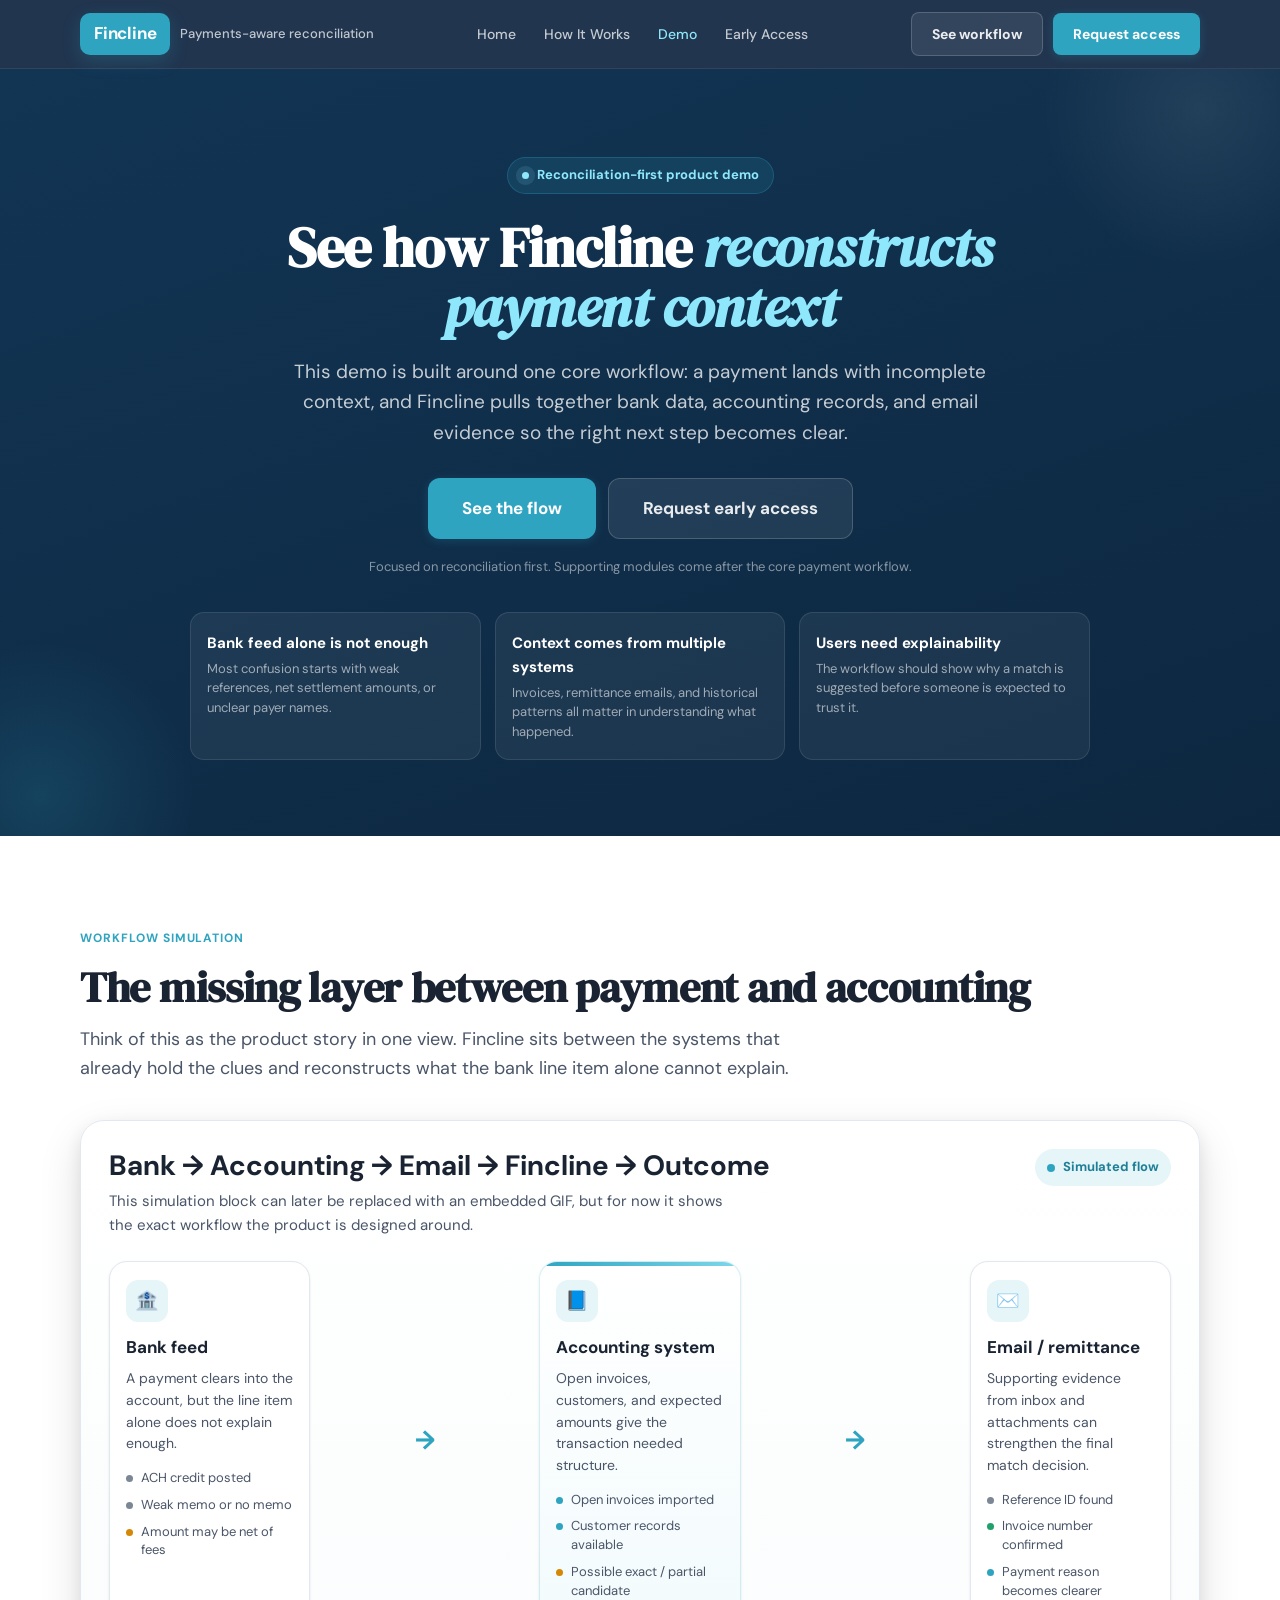
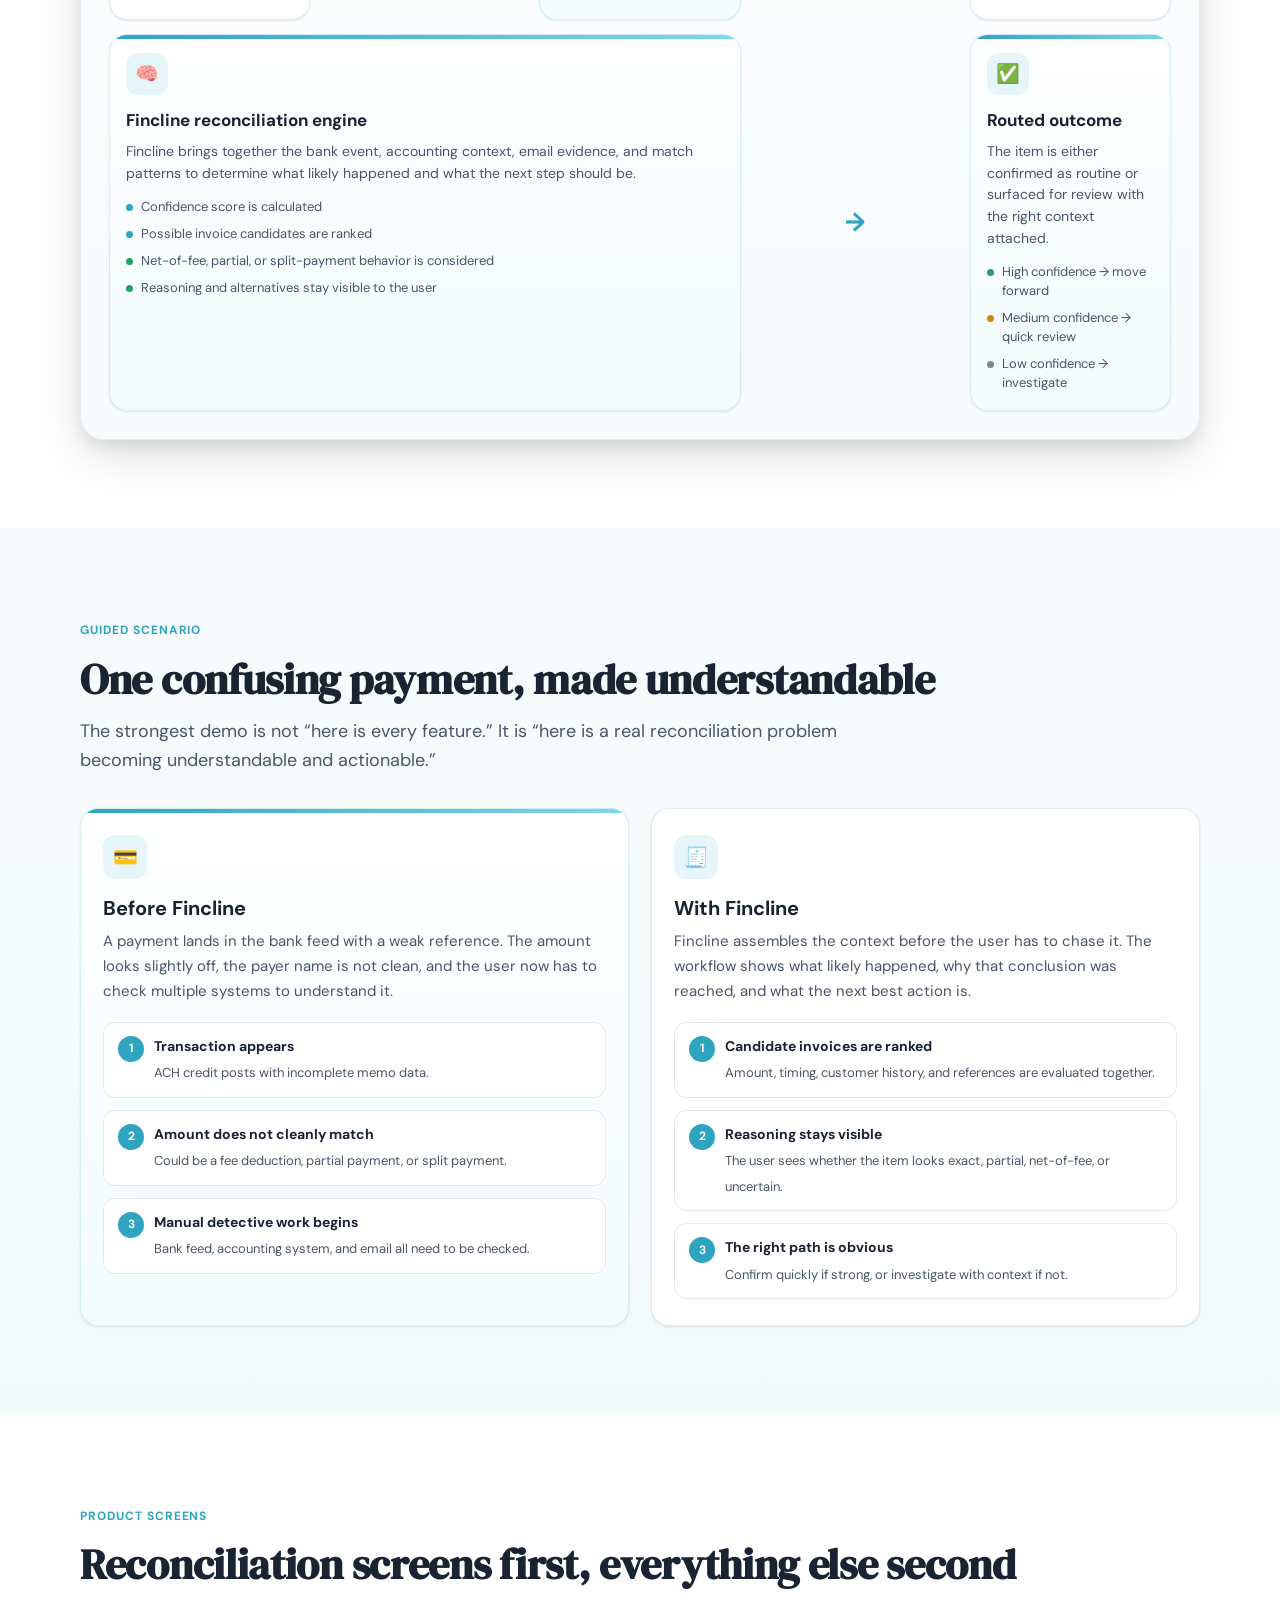
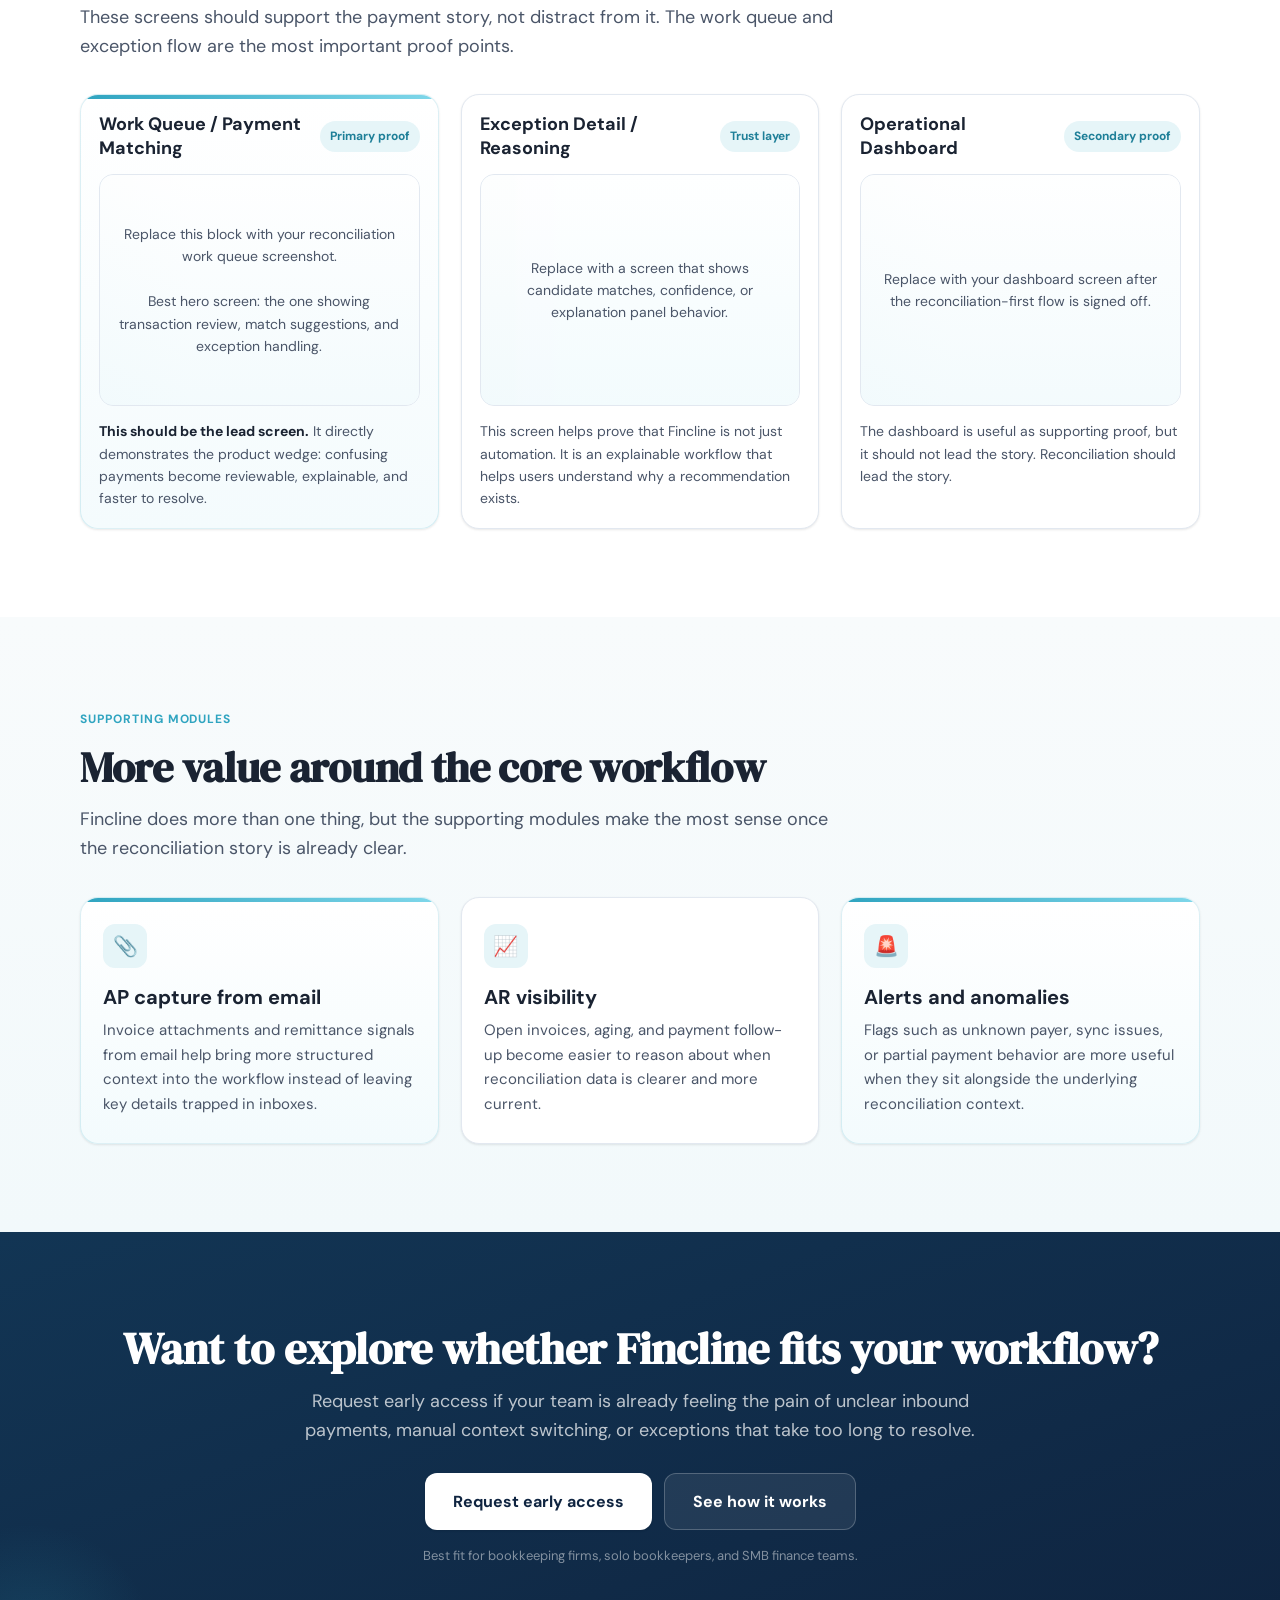
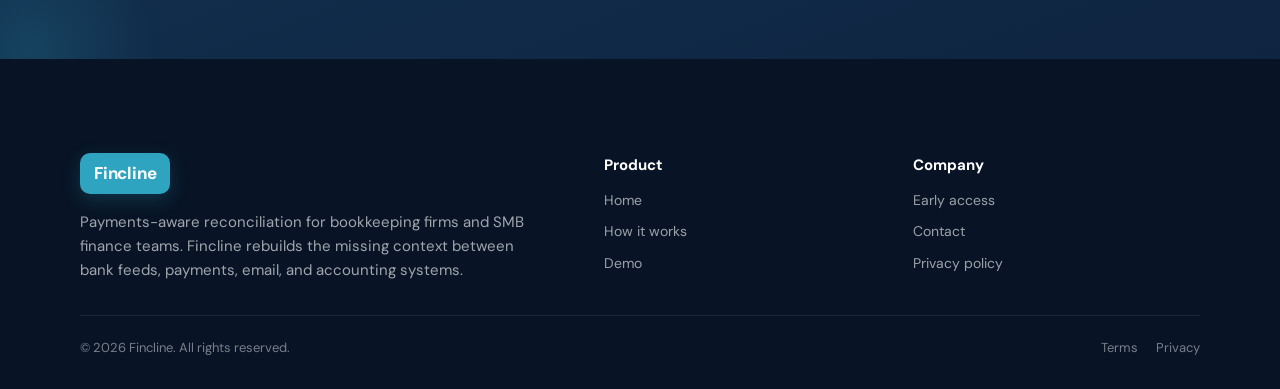
==== commit a7e8a954: "Update demo.html" ====
--- a/demo.html
+++ b/demo.html
@@ -1,745 +1,1273 @@
 <!DOCTYPE html>
 <html lang="en">
 <head>
-<meta charset="UTF-8">
-<meta name="viewport" content="width=device-width, initial-scale=1.0">
-<title>Fincline — Smart Reconciliation for Small Business</title>
-<link href="https://fonts.googleapis.com/css2?family=DM+Sans:wght@300;400;500;600;700&family=DM+Mono:wght@400;500&display=swap" rel="stylesheet">
-<style>
-:root {
-  --green:#2AAE60;--green-d:#1e8a4a;--green-l:#e8f7ee;--green-m:#c2ebd4;
-  --white:#ffffff;--bg:#f4f6f8;--bg2:#edf0f3;
-  --sb:#0f2440;--sb-h:#1a3560;
-  --border:#e2e8f0;--border-d:#cbd5e1;
-  --text:#1a2332;--t2:#4a5568;--t3:#94a3b8;
-  --red:#e53e3e;--red-l:#fff5f5;
-  --amber:#d97706;--amber-l:#fffbeb;
-  --blue:#3b82f6;--blue-l:#eff6ff;
-  --sh0:0 1px 3px rgba(0,0,0,.06),0 1px 2px rgba(0,0,0,.04);
-  --sh1:0 4px 12px rgba(0,0,0,.07),0 1px 3px rgba(0,0,0,.05);
-  --sh2:0 10px 30px rgba(0,0,0,.10),0 4px 10px rgba(0,0,0,.06);
-  --r:10px;--rs:6px;
-}
-*{margin:0;padding:0;box-sizing:border-box;}
-body{font-family:'DM Sans',-apple-system,sans-serif;background:var(--bg);color:var(--text);font-size:14px;line-height:1.5;}
-
-/* INTRO */
-.intro{position:fixed;inset:0;background:linear-gradient(160deg,#0f2440 0%,#0d1f38 100%);display:none;align-items:center;justify-content:center;z-index:999;flex-direction:column;text-align:center;padding:32px;}
-.i-logo{display:inline-flex;align-items:center;gap:8px;background:var(--green);color:white;padding:9px 18px;border-radius:8px;font-size:20px;font-weight:700;margin-bottom:28px;box-shadow:0 4px 16px rgba(42,174,96,.3);}
-.i-h{font-size:28px;font-weight:700;letter-spacing:-.4px;margin-bottom:10px;color:white;}
-.i-sub{font-size:15px;color:rgba(255,255,255,.72);margin-bottom:28px;max-width:460px;line-height:1.6;}
-.i-chips{display:flex;gap:8px;justify-content:center;flex-wrap:wrap;margin-bottom:28px;}
-.chip{padding:8px 16px;border-radius:10px;font-size:13px;font-weight:600;background:rgba(42,174,96,.15);color:#4ade80;border:1px solid rgba(42,174,96,.3);display:inline-flex;align-items:center;gap:6px;}
-.i-stats{display:flex;gap:28px;justify-content:center;margin-bottom:36px;padding:18px 24px;background:rgba(255,255,255,.06);border-radius:var(--r);border:1px solid rgba(255,255,255,.1);}
-.is-v{font-size:24px;font-weight:700;color:#4ade80;}
-.is-l{font-size:11px;color:rgba(255,255,255,.45);margin-top:2px;}
-.btn-go{background:var(--green);color:white;border:none;border-radius:var(--r);padding:13px 32px;font-size:15px;font-weight:600;cursor:pointer;font-family:'DM Sans',sans-serif;box-shadow:0 4px 16px rgba(42,174,96,.3);transition:all .2s;}
-.btn-go:hover{background:var(--green-d);transform:translateY(-1px);}
-.i-note{font-size:12px;color:rgba(255,255,255,.4);margin-top:10px;}
-
-/* LAYOUT */
-.app{display:flex;height:100vh;}
-
-/* SIDEBAR */
-.sb-wrap{width:216px;min-width:216px;background:var(--sb);display:flex;flex-direction:column;}
-.sb-logo{padding:18px 16px 14px;border-bottom:1px solid rgba(255,255,255,.08);display:flex;align-items:center;gap:8px;}
-.sb-logo-pill{background:var(--green);color:white;padding:5px 10px;border-radius:6px;font-size:15px;font-weight:700;}
-.sb-org{margin:10px;padding:10px 12px;background:rgba(255,255,255,.06);border-radius:var(--rs);border:1px solid rgba(255,255,255,.08);}
-.sb-org-n{font-size:13px;font-weight:600;color:white;}
-.sb-org-s{font-size:11px;color:rgba(255,255,255,.4);margin-top:1px;}
-.nav{padding:4px 8px;flex:1;overflow-y:auto;}
-.nav-g{font-size:10px;font-weight:600;color:rgba(255,255,255,.3);letter-spacing:1px;text-transform:uppercase;padding:12px 8px 4px;font-family:'DM Mono',monospace;}
-.ni{display:flex;align-items:center;gap:9px;padding:8px 10px;border-radius:var(--rs);color:rgba(255,255,255,.65);font-size:13px;font-weight:500;cursor:pointer;transition:all .15s;margin-bottom:1px;position:relative;}
-.ni:hover{background:var(--sb-h);color:white;}
-.ni.on{background:var(--green);color:white;font-weight:600;}
-.ni-ic{font-size:14px;width:18px;text-align:center;opacity:.75;flex-shrink:0;}
-.nb{margin-left:auto;font-size:10px;font-weight:700;padding:1px 6px;border-radius:10px;font-family:'DM Mono',monospace;}
-.nb-r{background:var(--red);color:white;}
-.nb-a{background:var(--amber);color:white;}
-.nb-g{background:rgba(255,255,255,.2);color:white;}
-.sb-foot{padding:12px 16px;border-top:1px solid rgba(255,255,255,.08);font-size:11px;color:rgba(255,255,255,.35);}
-.odot{display:inline-block;width:6px;height:6px;background:#48bb78;border-radius:50%;margin-right:5px;}
-
-/* MAIN */
-.main-wrap{flex:1;overflow-y:auto;display:flex;flex-direction:column;min-width:0;}
-.topbar{background:var(--white);border-bottom:1px solid var(--border);padding:0 26px;height:54px;display:flex;align-items:center;justify-content:space-between;position:sticky;top:0;z-index:10;box-shadow:var(--sh0);}
-.tb-l{display:flex;align-items:center;gap:7px;}
-.tb-title{font-size:16px;font-weight:700;}
-.tb-div{color:var(--border-d);}
-.tb-sub{font-size:13px;color:var(--t3);}
-.tb-r{display:flex;align-items:center;gap:8px;}
-.btn{padding:7px 13px;border-radius:var(--rs);font-size:13px;font-weight:600;cursor:pointer;border:none;font-family:'DM Sans',sans-serif;transition:all .15s;display:inline-flex;align-items:center;gap:5px;}
-.bp{background:var(--green);color:white;}.bp:hover{background:var(--green-d);}
-.bo{background:white;color:var(--t2);border:1px solid var(--border-d);}.bo:hover{border-color:var(--green);color:var(--green);}
-.bd{background:var(--red-l);color:var(--red);border:1px solid #fed7d7;}
-.bsm{padding:5px 10px;font-size:12px;}
-.content{padding:22px 26px;flex:1;}
-.scr{display:none;animation:fu .25s ease;}
-.scr.on{display:block;}
-@keyframes fu{from{opacity:0;transform:translateY(6px)}to{opacity:1;transform:translateY(0)}}
-
-/* PAGE HEAD */
-.ph{margin-bottom:18px;}
-.ph h2{font-size:19px;font-weight:700;letter-spacing:-.3px;}
-.ph p{font-size:13px;color:var(--t2);margin-top:3px;}
-
-/* KPI */
-.kpi-row{display:grid;grid-template-columns:repeat(4,1fr);gap:13px;margin-bottom:18px;}
-.kpi{background:var(--white);border:1px solid var(--border);border-radius:var(--r);padding:17px 18px;box-shadow:var(--sh0);}
-.kpi-top{display:flex;align-items:flex-start;justify-content:space-between;margin-bottom:9px;}
-.kpi-lbl{font-size:11px;font-weight:600;color:var(--t3);text-transform:uppercase;letter-spacing:.5px;}
-.kpi-ic{width:30px;height:30px;border-radius:7px;display:flex;align-items:center;justify-content:center;font-size:14px;}
-.ki-g{background:var(--green-l);} .ki-a{background:var(--amber-l);} .ki-r{background:var(--red-l);} .ki-b{background:var(--blue-l);}
-.kpi-v{font-size:24px;font-weight:700;letter-spacing:-.4px;margin-bottom:4px;}
-.kpi-ch{font-size:12px;color:var(--t3);}
-.pos{color:var(--green);font-weight:600;} .neg{color:var(--red);font-weight:600;}
-.kpi.kg{border-top:3px solid var(--green);} .kpi.ka{border-top:3px solid var(--amber);} .kpi.kr{border-top:3px solid var(--red);} .kpi.kb{border-top:3px solid var(--blue);}
-
-/* CARD */
-.card{background:var(--white);border:1px solid var(--border);border-radius:var(--r);padding:18px;box-shadow:var(--sh0);margin-bottom:14px;}
-.ch{display:flex;align-items:center;justify-content:space-between;margin-bottom:14px;padding-bottom:12px;border-bottom:1px solid var(--border);}
-.ct{font-size:13px;font-weight:700;color:var(--text);display:flex;align-items:center;gap:7px;}
-.ct-ic{width:24px;height:24px;background:var(--green-l);border-radius:5px;display:flex;align-items:center;justify-content:center;font-size:12px;}
-.cm{font-size:12px;color:var(--t3);}
-
-/* GRID */
-.g2{display:grid;grid-template-columns:1fr 1fr;gap:14px;}
-.g3{display:grid;grid-template-columns:1fr 1fr 1fr;gap:13px;margin-bottom:14px;}
-
-/* TABLE */
-.tbl{width:100%;border-collapse:collapse;}
-.tbl th{font-size:11px;font-weight:600;color:var(--t3);text-transform:uppercase;letter-spacing:.4px;padding:8px 13px;text-align:left;background:var(--bg);border-bottom:1px solid var(--border);}
-.tbl td{padding:11px 13px;font-size:13px;border-bottom:1px solid var(--border);vertical-align:middle;}
-.tbl tr:last-child td{border-bottom:none;}
-.tbl tr:hover td{background:#fafbfc;}
-.tn{font-weight:600;color:var(--text);}
-.ts{font-size:11px;color:var(--t3);margin-top:1px;font-family:'DM Mono',monospace;}
-
-/* BADGE */
-.badge{display:inline-flex;align-items:center;gap:3px;padding:3px 9px;border-radius:20px;font-size:11px;font-weight:600;}
-.bg{background:var(--green-l);color:var(--green-d);}
-.ba{background:var(--amber-l);color:var(--amber);}
-.br{background:var(--red-l);color:var(--red);}
-.bb{background:var(--blue-l);color:var(--blue);}
-.bx{background:var(--bg);color:var(--t2);border:1px solid var(--border);}
-.bp2{background:#f5f3ff;color:#6d28d9;}
-
-/* CONF BAR */
-.conf{display:flex;align-items:center;gap:7px;}
-.ct2{flex:1;height:5px;background:var(--border);border-radius:3px;overflow:hidden;min-width:50px;}
-.cf{height:100%;border-radius:3px;}
-.cn{font-size:12px;font-weight:600;min-width:32px;font-family:'DM Mono',monospace;}
-.ch2 .cf{background:var(--green);}.ch2 .cn{color:var(--green);}
-.cm2 .cf{background:var(--amber);}.cm2 .cn{color:var(--amber);}
-.cl .cf{background:var(--red);}.cl .cn{color:var(--red);}
-
-/* CHART */
-.bchart{display:flex;align-items:flex-end;gap:7px;height:105px;}
-.bc{flex:1;display:flex;flex-direction:column;align-items:center;min-width:0;}
-.bf{width:100%;border-radius:4px 4px 0 0;}
-.bl{font-size:10px;color:var(--t3);margin-top:5px;font-family:'DM Mono',monospace;}
-.cleg{display:flex;gap:14px;margin-top:11px;padding-top:11px;border-top:1px solid var(--border);font-size:12px;color:var(--t2);}
-.ldot{width:8px;height:8px;border-radius:2px;flex-shrink:0;margin-top:3px;}
-
-/* DONUT */
-.dw{display:flex;align-items:center;gap:18px;}
-.dl{display:flex;flex-direction:column;gap:9px;}
-.di{display:flex;align-items:center;gap:7px;font-size:13px;}
-.dd{width:9px;height:9px;border-radius:2px;flex-shrink:0;}
-.dlab{color:var(--t2);flex:1;}
-.dval{font-weight:700;font-family:'DM Mono',monospace;}
-
-/* AGING */
-.ag-r{display:flex;align-items:center;gap:9px;margin-bottom:9px;}
-.ag-l{font-size:12px;color:var(--t2);font-weight:500;min-width:75px;}
-.ag-t{flex:1;height:7px;background:var(--border);border-radius:4px;overflow:hidden;}
-.ag-f{height:100%;border-radius:4px;}
-.ag-v{font-size:12px;font-weight:600;min-width:62px;text-align:right;font-family:'DM Mono',monospace;}
-
-/* PARSE */
-.pbox{background:var(--bg);border:1px solid var(--border);border-radius:var(--rs);padding:13px;font-family:'DM Mono',monospace;font-size:12px;color:var(--t2);line-height:1.9;}
-.pk{color:var(--t3);}
-.pv{color:var(--green-d);font-weight:500;}
-.pva{color:var(--amber);font-weight:500;}
-
-/* ONBOARD STEPS */
-.obs{display:flex;align-items:center;max-width:520px;margin-bottom:24px;}
-.os{display:flex;flex-direction:column;align-items:center;flex:1;position:relative;}
-.os:not(:last-child)::after{content:'';position:absolute;top:17px;left:50%;width:100%;height:2px;background:var(--border);z-index:0;}
-.os.done:not(:last-child)::after{background:var(--green);}
-.oc{width:34px;height:34px;border-radius:50%;display:flex;align-items:center;justify-content:center;font-size:13px;font-weight:700;border:2px solid var(--border);background:var(--white);position:relative;z-index:1;font-family:'DM Mono',monospace;transition:all .3s;}
-.os.done .oc{border-color:var(--green);background:var(--green);color:white;}
-.os.cur .oc{border-color:var(--green);color:var(--green);box-shadow:0 0 0 4px var(--green-l);}
-.ol{font-size:11px;color:var(--t3);margin-top:6px;font-weight:500;}
-.os.done .ol,.os.cur .ol{color:var(--t2);}
-.cc{display:flex;align-items:center;gap:13px;padding:13px 15px;background:var(--white);border:1px solid var(--border);border-radius:var(--r);margin-bottom:9px;cursor:pointer;transition:all .15s;max-width:520px;}
-.cc:hover{border-color:var(--green);box-shadow:0 0 0 3px var(--green-l);}
-.cc.con{border-color:var(--green);background:linear-gradient(135deg,var(--white),var(--green-l));}
-.cc-ic{width:36px;height:36px;border-radius:7px;display:flex;align-items:center;justify-content:center;font-size:17px;flex-shrink:0;}
-.cc-n{font-size:13px;font-weight:600;}
-.cc-s{font-size:12px;color:var(--t3);}
-
-/* ALERTS */
-.ac{padding:13px 15px;border-radius:var(--r);border:1px solid;margin-bottom:9px;display:flex;align-items:flex-start;gap:11px;}
-.ac-r{background:var(--red-l);border-color:#fed7d7;}
-.ac-a{background:var(--amber-l);border-color:#fde68a;}
-.ac-g{background:var(--green-l);border-color:var(--green-m);}
-.ac-b{background:var(--blue-l);border-color:#bfdbfe;}
-.a-ic{font-size:17px;flex-shrink:0;margin-top:1px;}
-.a-t{font-size:13px;font-weight:700;color:var(--text);margin-bottom:3px;}
-.a-d{font-size:12px;color:var(--t2);line-height:1.5;}
-.a-tm{font-size:11px;color:var(--t3);margin-top:5px;font-family:'DM Mono',monospace;}
-
-/* SETTINGS */
-.sr{display:flex;align-items:center;justify-content:space-between;padding:12px 0;border-bottom:1px solid var(--border);}
-.sr:last-child{border-bottom:none;}
-.sl{font-size:14px;font-weight:500;}
-.ss{font-size:12px;color:var(--t3);margin-top:2px;}
-.tog{width:40px;height:22px;background:var(--border-d);border-radius:11px;position:relative;cursor:pointer;transition:background .2s;flex-shrink:0;border:none;}
-.tog.on{background:var(--green);}
-.tog::after{content:'';position:absolute;top:3px;left:3px;width:16px;height:16px;background:white;border-radius:50%;transition:transform .2s;box-shadow:0 1px 3px rgba(0,0,0,.2);}
-.tog.on::after{transform:translateX(18px);}
-
-/* PRICING */
-.pgrid{display:grid;grid-template-columns:1fr 1fr;gap:18px;max-width:600px;margin:0 auto 22px;}
-.pc{background:var(--white);border:2px solid var(--border);border-radius:12px;padding:26px;position:relative;}
-.pc.feat{border-color:var(--green);box-shadow:0 0 0 4px var(--green-l);}
-.pb{position:absolute;top:-11px;left:50%;transform:translateX(-50%);background:var(--green);color:white;font-size:11px;font-weight:700;padding:3px 12px;border-radius:20px;white-space:nowrap;}
-.pn{font-size:12px;font-weight:700;color:var(--t3);text-transform:uppercase;letter-spacing:.5px;margin-bottom:11px;}
-.pam{font-size:38px;font-weight:800;letter-spacing:-1px;margin-bottom:4px;}
-.pam span{font-size:15px;color:var(--t3);font-weight:400;}
-.ps{font-size:13px;color:var(--t3);margin-bottom:18px;}
-.ps.sav{color:var(--green);font-weight:600;}
-.pf{list-style:none;display:flex;flex-direction:column;gap:8px;margin-bottom:20px;}
-.pf li{font-size:13px;color:var(--t2);display:flex;align-items:center;gap:7px;}
-.pf li::before{content:'✓';color:var(--green);font-weight:700;flex-shrink:0;}
-.roi{background:var(--green-l);border:1px solid var(--green-m);border-radius:var(--r);padding:15px 20px;text-align:center;max-width:600px;margin:0 auto;}
-.roi p{font-size:13px;color:var(--t2);line-height:1.7;}
-.roi strong{color:var(--text);}
-.roi-hi{color:var(--green);font-weight:700;}
-
-/* SUMMARY BAR */
-.sbar{display:flex;gap:9px;margin-bottom:14px;flex-wrap:wrap;align-items:center;}
-.slbl{font-size:11px;font-weight:700;color:var(--t3);text-transform:uppercase;letter-spacing:.6px;margin-bottom:9px;font-family:'DM Mono',monospace;}
-
-/* UTILS */
-.mono{font-family:'DM Mono',monospace;}
-.fw6{font-weight:600;}.fw7{font-weight:700;}
-.tg{color:var(--green);}.ta{color:var(--amber);}.tr2{color:var(--red);}.tb2{color:var(--blue);}
-.t2c{color:var(--t2);}.t3c{color:var(--t3);}
-.fs12{font-size:12px;}.fs11{font-size:11px;}
-.mb14{margin-bottom:14px;}
-
-@keyframes pulse{0%,100%{opacity:1}50%{opacity:.3}}
-.pulse{animation:pulse 1.8s infinite;}
-
-/* SCROLLBAR */
-::-webkit-scrollbar{width:5px;}::-webkit-scrollbar-track{background:transparent;}::-webkit-scrollbar-thumb{background:var(--border-d);border-radius:3px;}
-
-/* TOUR */
-.tour-wrap{position:fixed;inset:0;z-index:500;pointer-events:none;}
-.tour-box{position:fixed;bottom:26px;left:50%;transform:translateX(-50%);width:490px;max-width:calc(100vw - 28px);background:var(--white);border:1.5px solid var(--green);border-top:4px solid var(--green);border-radius:12px;padding:18px 20px;box-shadow:var(--sh2);pointer-events:all;}
-.tm{display:flex;align-items:center;justify-content:space-between;margin-bottom:5px;}
-.tsl{font-size:11px;font-weight:600;color:var(--t3);font-family:'DM Mono',monospace;}
-.tcl{font-size:12px;color:var(--t3);cursor:pointer;background:none;border:none;font-family:'DM Sans',sans-serif;}
-.tcl:hover{color:var(--text);}
-.tt{font-size:15px;font-weight:700;margin-bottom:5px;}
-.td{font-size:13px;color:var(--t2);line-height:1.6;margin-bottom:14px;}
-.tf{display:flex;align-items:center;justify-content:space-between;}
-.tdots{display:flex;gap:5px;}
-.tdot{width:6px;height:6px;border-radius:3px;background:var(--border-d);transition:all .2s;}
-.tdot.act{background:var(--green);width:16px;}
-.tdot.dn{background:var(--green-m);}
-.tbtns{display:flex;gap:7px;}
-
-/* PERSISTENT TOP BAR */
-.site-bar{position:fixed;top:0;left:0;right:0;height:48px;background:#0a1a2e;border-bottom:2px solid #2AAE60;display:flex;align-items:center;padding:0 20px;gap:12px;z-index:1000;}
-.site-bar-logo{background:#2AAE60;color:white;padding:4px 11px;border-radius:6px;font-size:14px;font-weight:700;text-decoration:none;cursor:pointer;}
-.site-bar-sep{flex:1;}
-.site-bar-btn{padding:5px 14px;border-radius:6px;font-size:12px;font-weight:600;cursor:pointer;border:none;font-family:"DM Sans",sans-serif;transition:all .15s;}
-.sbb-ghost{background:rgba(255,255,255,.08);color:rgba(255,255,255,.75);border:1px solid rgba(255,255,255,.15);}
-.sbb-ghost:hover{background:rgba(255,255,255,.14);color:white;}
-.sbb-green{background:#2AAE60;color:white;box-shadow:0 2px 8px rgba(42,174,96,.3);}
-.sbb-green:hover{background:#1e8a4a;}
-
-/* offset everything for top bar */
-.intro{padding-top:68px;}
-.app{height:100vh;padding-top:48px;}
-
-/* SLIDE-IN PANEL */
-.panel-overlay{position:fixed;inset:0;background:rgba(0,0,0,.4);z-index:2000;opacity:0;pointer-events:none;transition:opacity .25s;}
-.panel-overlay.open{opacity:1;pointer-events:all;}
-.panel{position:fixed;top:0;right:0;bottom:0;width:420px;max-width:100vw;background:white;z-index:2001;transform:translateX(100%);transition:transform .3s cubic-bezier(.4,0,.2,1);box-shadow:-8px 0 40px rgba(0,0,0,.15);display:flex;flex-direction:column;}
-.panel.open{transform:translateX(0);}
-.panel-head{background:#0f2440;padding:20px 22px;display:flex;align-items:center;justify-content:space-between;}
-.panel-head h3{font-size:16px;font-weight:700;color:white;}
-.panel-close{background:rgba(255,255,255,.1);border:none;color:white;width:28px;height:28px;border-radius:6px;cursor:pointer;font-size:16px;display:flex;align-items:center;justify-content:center;}
-.panel-body{flex:1;overflow-y:auto;padding:24px 22px;}
-.panel-body h4{font-size:15px;font-weight:700;color:#1a2332;margin-bottom:6px;}
-.panel-body p{font-size:13px;color:#4a5568;margin-bottom:20px;line-height:1.6;}
-.pf-group{margin-bottom:14px;}
-.pf-group label{display:block;font-size:12px;font-weight:600;color:#1a2332;margin-bottom:5px;}
-.pf-group input,.pf-group select{width:100%;padding:9px 12px;border:1.5px solid #e2e8f0;border-radius:7px;font-size:13px;font-family:"DM Sans",sans-serif;color:#1a2332;outline:none;transition:border-color .15s;}
-.pf-group input:focus,.pf-group select:focus{border-color:#2AAE60;box-shadow:0 0 0 3px #e8f7ee;}
-.pf-row{display:grid;grid-template-columns:1fr 1fr;gap:10px;}
-.panel-submit{width:100%;padding:12px;background:#2AAE60;color:white;border:none;border-radius:8px;font-size:14px;font-weight:700;cursor:pointer;font-family:"DM Sans",sans-serif;box-shadow:0 4px 12px rgba(42,174,96,.3);transition:all .2s;margin-top:6px;}
-.panel-submit:hover{background:#1e8a4a;transform:translateY(-1px);}
-.panel-note{font-size:11px;color:#94a3b8;text-align:center;margin-top:8px;}
-.panel-success{display:none;text-align:center;padding:40px 20px;}
-.panel-success .ps-ic{font-size:44px;margin-bottom:16px;}
-.panel-success h3{font-size:18px;font-weight:700;color:#1a2332;margin-bottom:8px;}
-.panel-success p{font-size:14px;color:#4a5568;line-height:1.6;}
-</style>
+  <meta charset="UTF-8" />
+  <meta name="viewport" content="width=device-width, initial-scale=1.0" />
+  <title>Demo — Fincline</title>
+  <meta
+    name="description"
+    content="See how Fincline rebuilds payment context across bank feeds, accounting systems, and email so reconciliation becomes explainable and faster."
+  />
+  <link rel="preconnect" href="https://fonts.googleapis.com" />
+  <link rel="preconnect" href="https://fonts.gstatic.com" crossorigin />
+  <link
+    href="https://fonts.googleapis.com/css2?family=DM+Sans:wght@300;400;500;600;700&family=DM+Serif+Display:ital@0;1&display=swap"
+    rel="stylesheet"
+  />
+  <style>
+    :root {
+      --primary:#2FA4C0;
+      --primary-dark:#1E7F98;
+      --primary-light:#E6F5F8;
+      --primary-soft:#CDEAF1;
+      --primary-soft-2:#F2FBFD;
+      --primary-glow:rgba(47,164,192,.22);
+
+      --navy:#0f2440;
+      --navy-2:#132b4b;
+      --navy-3:#0d1f38;
+
+      --white:#ffffff;
+      --bg:#f7fafb;
+      --bg2:#eef6f8;
+
+      --text:#1a2332;
+      --t2:#4a5568;
+      --t3:#7b8794;
+
+      --border:#e2e8f0;
+      --border-d:#cbd5e1;
+
+      --green:#22a06b;
+      --amber:#d48806;
+      --red:#d64545;
+
+      --sh0:0 1px 3px rgba(0,0,0,.06),0 1px 2px rgba(0,0,0,.04);
+      --sh1:0 6px 20px rgba(0,0,0,.08),0 2px 6px rgba(0,0,0,.04);
+      --sh2:0 16px 44px rgba(0,0,0,.12),0 6px 16px rgba(0,0,0,.08);
+
+      --r:12px;
+      --r2:18px;
+      --rs:8px;
+      --max:1120px;
+    }
+
+    * { margin:0; padding:0; box-sizing:border-box; }
+    html { scroll-behavior:smooth; }
+
+    body {
+      font-family:'DM Sans',-apple-system,BlinkMacSystemFont,'Segoe UI',sans-serif;
+      color:var(--text);
+      background:var(--white);
+      font-size:16px;
+      line-height:1.6;
+      -webkit-font-smoothing:antialiased;
+    }
+
+    a { text-decoration:none; color:inherit; }
+    img { max-width:100%; display:block; }
+
+    .container {
+      max-width:var(--max);
+      margin:0 auto;
+    }
+
+    .section {
+      padding:88px 5%;
+    }
+
+    .section-alt {
+      background:linear-gradient(180deg, #f8fbfc 0%, #f2f9fb 100%);
+    }
+
+    .section-label {
+      display:inline-block;
+      font-size:12px;
+      font-weight:700;
+      letter-spacing:.08em;
+      text-transform:uppercase;
+      color:var(--primary);
+      margin-bottom:14px;
+    }
+
+    .section-h {
+      font-family:'DM Serif Display',serif;
+      font-size:42px;
+      line-height:1.15;
+      letter-spacing:-.3px;
+      margin-bottom:14px;
+      color:var(--text);
+    }
+
+    .section-sub {
+      max-width:760px;
+      font-size:18px;
+      color:var(--t2);
+    }
+
+    nav {
+      position:sticky;
+      top:0;
+      z-index:100;
+      background:rgba(15,36,64,.92);
+      backdrop-filter:blur(12px);
+      border-bottom:1px solid rgba(255,255,255,.08);
+      padding:0 5%;
+    }
+
+    .nav-inner {
+      max-width:var(--max);
+      margin:0 auto;
+      height:68px;
+      display:flex;
+      align-items:center;
+      justify-content:space-between;
+      gap:24px;
+    }
+
+    .nav-logo {
+      display:flex;
+      align-items:center;
+      gap:10px;
+    }
+
+    .nav-logo-pill {
+      background:var(--primary);
+      color:white;
+      padding:7px 14px;
+      border-radius:10px;
+      font-size:17px;
+      font-weight:700;
+      letter-spacing:-.2px;
+      box-shadow:0 6px 18px rgba(47,164,192,.22);
+    }
+
+    .nav-logo-text {
+      color:rgba(255,255,255,.72);
+      font-size:13px;
+      font-weight:500;
+    }
+
+    .nav-links {
+      display:flex;
+      align-items:center;
+      gap:28px;
+    }
+
+    .nav-links a {
+      color:rgba(255,255,255,.74);
+      font-size:14px;
+      font-weight:500;
+      transition:color .15s ease;
+    }
+
+    .nav-links a:hover,
+    .nav-links a.active {
+      color:#8fe7fb;
+    }
+
+    .nav-cta {
+      display:flex;
+      align-items:center;
+      gap:10px;
+    }
+
+    .btn {
+      display:inline-flex;
+      align-items:center;
+      justify-content:center;
+      gap:8px;
+      padding:10px 20px;
+      border-radius:var(--rs);
+      font-size:14px;
+      font-weight:700;
+      border:none;
+      transition:all .18s ease;
+      cursor:pointer;
+      font-family:'DM Sans',sans-serif;
+      white-space:nowrap;
+    }
+
+    .btn-primary {
+      background:var(--primary);
+      color:#fff;
+      box-shadow:0 2px 10px var(--primary-glow);
+    }
+
+    .btn-primary:hover {
+      background:var(--primary-dark);
+      transform:translateY(-1px);
+      box-shadow:0 8px 22px rgba(47,164,192,.30);
+    }
+
+    .btn-outline {
+      background:rgba(255,255,255,.08);
+      color:rgba(255,255,255,.9);
+      border:1.5px solid rgba(255,255,255,.18);
+    }
+
+    .btn-outline:hover {
+      background:rgba(255,255,255,.13);
+      border-color:rgba(255,255,255,.26);
+    }
+
+    .btn-light {
+      background:#fff;
+      color:var(--navy);
+      box-shadow:var(--sh0);
+    }
+
+    .btn-light:hover {
+      transform:translateY(-1px);
+      box-shadow:var(--sh1);
+    }
+
+    .btn-ghost {
+      background:transparent;
+      color:var(--primary);
+      border:1.5px solid var(--primary-soft);
+    }
+
+    .btn-ghost:hover {
+      background:var(--primary-light);
+    }
+
+    .btn-lg { padding:15px 28px; font-size:16px; border-radius:var(--r); }
+    .btn-xl { padding:16px 34px; font-size:17px; border-radius:var(--r); }
+
+    .hero {
+      padding:88px 5% 76px;
+      background:linear-gradient(160deg, #123554 0%, #0d2740 100%);
+      color:#fff;
+      position:relative;
+      overflow:hidden;
+      text-align:center;
+    }
+
+    .hero:before {
+      content:"";
+      position:absolute;
+      left:-120px;
+      bottom:-120px;
+      width:320px;
+      height:320px;
+      background:radial-gradient(circle, rgba(47,164,192,.18), transparent 68%);
+      pointer-events:none;
+    }
+
+    .hero:after {
+      content:"";
+      position:absolute;
+      top:-120px;
+      right:-80px;
+      width:320px;
+      height:320px;
+      background:radial-gradient(circle, rgba(255,255,255,.08), transparent 70%);
+      pointer-events:none;
+    }
+
+    .hero-inner {
+      max-width:900px;
+      margin:0 auto;
+      position:relative;
+      z-index:1;
+    }
+
+    .hero-badge {
+      display:inline-flex;
+      align-items:center;
+      gap:8px;
+      background:rgba(47,164,192,.14);
+      color:#8fe7fb;
+      border:1px solid rgba(47,164,192,.28);
+      padding:7px 14px;
+      border-radius:999px;
+      font-size:13px;
+      font-weight:700;
+      margin-bottom:24px;
+    }
+
+    .hero-badge-dot {
+      width:7px;
+      height:7px;
+      border-radius:50%;
+      background:#8fe7fb;
+      box-shadow:0 0 0 6px rgba(143,231,251,.12);
+    }
+
+    .hero h1 {
+      font-family:'DM Serif Display',serif;
+      font-size:56px;
+      line-height:1.08;
+      letter-spacing:-.5px;
+      margin-bottom:18px;
+      color:#fff;
+    }
+
+    .hero h1 em {
+      color:#8fe7fb;
+      font-style:italic;
+    }
+
+    .hero-sub {
+      max-width:760px;
+      margin:0 auto 30px;
+      font-size:19px;
+      color:rgba(255,255,255,.76);
+    }
+
+    .hero-actions {
+      display:flex;
+      justify-content:center;
+      gap:12px;
+      flex-wrap:wrap;
+      margin-bottom:18px;
+    }
+
+    .hero-note {
+      color:rgba(255,255,255,.50);
+      font-size:13px;
+    }
+
+    .mini-proof {
+      display:grid;
+      grid-template-columns:repeat(3,1fr);
+      gap:14px;
+      margin-top:34px;
+    }
+
+    .mini-proof-card {
+      background:rgba(255,255,255,.06);
+      border:1px solid rgba(255,255,255,.10);
+      border-radius:14px;
+      padding:18px 16px;
+      text-align:left;
+    }
+
+    .mini-proof-card h3 {
+      font-size:15px;
+      color:#fff;
+      margin-bottom:4px;
+    }
+
+    .mini-proof-card p {
+      font-size:13px;
+      color:rgba(255,255,255,.58);
+      line-height:1.5;
+    }
+
+    .workflow-wrap {
+      margin-top:38px;
+      background:linear-gradient(180deg, #ffffff 0%, #f7fbfc 100%);
+      border:1px solid var(--border);
+      border-radius:24px;
+      padding:28px;
+      box-shadow:var(--sh2);
+    }
+
+    .workflow-head {
+      display:flex;
+      align-items:flex-start;
+      justify-content:space-between;
+      gap:18px;
+      margin-bottom:24px;
+      flex-wrap:wrap;
+    }
+
+    .workflow-head h2 {
+      font-size:28px;
+      line-height:1.2;
+      margin-bottom:6px;
+    }
+
+    .workflow-head p {
+      color:var(--t2);
+      font-size:15px;
+      max-width:640px;
+    }
+
+    .workflow-live {
+      display:inline-flex;
+      align-items:center;
+      gap:8px;
+      padding:8px 12px;
+      border-radius:999px;
+      background:var(--primary-light);
+      color:var(--primary-dark);
+      font-size:13px;
+      font-weight:700;
+      white-space:nowrap;
+    }
+
+    .workflow-live-dot {
+      width:8px;
+      height:8px;
+      border-radius:50%;
+      background:var(--primary);
+      animation:pulse 1.8s infinite;
+    }
+
+    @keyframes pulse {
+      0% { box-shadow:0 0 0 0 rgba(47,164,192,.4); }
+      70% { box-shadow:0 0 0 10px rgba(47,164,192,0); }
+      100% { box-shadow:0 0 0 0 rgba(47,164,192,0); }
+    }
+
+    .workflow-grid {
+      display:grid;
+      grid-template-columns:repeat(5, 1fr);
+      gap:14px;
+      align-items:stretch;
+    }
+
+    .flow-node {
+      position:relative;
+      overflow:hidden;
+      background:#fff;
+      border:1px solid var(--border);
+      border-radius:18px;
+      padding:18px 16px;
+      box-shadow:var(--sh0);
+      min-height:220px;
+    }
+
+    .flow-node.accent {
+      background:linear-gradient(180deg, #ffffff 0%, #f3fbfd 100%);
+      border-color:rgba(47,164,192,.18);
+    }
+
+    .flow-node.accent:before {
+      content:"";
+      position:absolute;
+      top:0;
+      left:0;
+      right:0;
+      height:4px;
+      background:linear-gradient(90deg, var(--primary) 0%, #7fd7ea 100%);
+    }
+
+    .node-icon {
+      width:42px;
+      height:42px;
+      border-radius:12px;
+      background:var(--primary-light);
+      color:var(--primary);
+      display:flex;
+      align-items:center;
+      justify-content:center;
+      font-size:19px;
+      margin-bottom:14px;
+    }
+
+    .flow-node h3 {
+      font-size:17px;
+      margin-bottom:10px;
+      line-height:1.3;
+    }
+
+    .flow-node p {
+      font-size:14px;
+      color:var(--t2);
+      line-height:1.55;
+      margin-bottom:14px;
+    }
+
+    .node-lines {
+      display:grid;
+      gap:8px;
+    }
+
+    .node-line {
+      display:flex;
+      align-items:flex-start;
+      gap:8px;
+      font-size:13px;
+      color:var(--t2);
+      line-height:1.45;
+    }
+
+    .line-dot {
+      width:7px;
+      height:7px;
+      border-radius:50%;
+      background:var(--t3);
+      flex-shrink:0;
+      margin-top:6px;
+    }
+
+    .line-dot.good { background:var(--green); }
+    .line-dot.mid { background:var(--amber); }
+    .line-dot.accent { background:var(--primary); }
+
+    .flow-arrow {
+      display:flex;
+      align-items:center;
+      justify-content:center;
+      color:var(--primary);
+      font-size:26px;
+      font-weight:700;
+    }
+
+    .scenario-grid,
+    .screens-grid,
+    .support-grid,
+    .footer-top {
+      display:grid;
+      grid-template-columns:repeat(3,1fr);
+      gap:22px;
+      margin-top:34px;
+    }
+
+    .scenario-grid {
+      grid-template-columns:1fr 1fr;
+    }
+
+    .card,
+    .screen-card,
+    .support-card {
+      position:relative;
+      overflow:hidden;
+      background:#fff;
+      border:1px solid var(--border);
+      border-radius:var(--r2);
+      box-shadow:var(--sh0);
+      transition:all .22s ease;
+    }
+
+    .card:hover,
+    .screen-card:hover,
+    .support-card:hover {
+      box-shadow:var(--sh1);
+      transform:translateY(-2px);
+      border-color:rgba(47,164,192,.24);
+    }
+
+    .card {
+      padding:26px 22px;
+    }
+
+    .card.tinted,
+    .support-card.tinted {
+      background:linear-gradient(180deg, #ffffff 0%, #f3fbfd 100%);
+      border-color:rgba(47,164,192,.16);
+    }
+
+    .card.tinted:before,
+    .support-card.tinted:before {
+      content:"";
+      position:absolute;
+      top:0;
+      left:0;
+      right:0;
+      height:4px;
+      background:linear-gradient(90deg, var(--primary) 0%, #7fd7ea 100%);
+    }
+
+    .card-ic,
+    .support-ic {
+      width:44px;
+      height:44px;
+      border-radius:12px;
+      background:var(--primary-light);
+      color:var(--primary);
+      display:flex;
+      align-items:center;
+      justify-content:center;
+      font-size:20px;
+      margin-bottom:16px;
+    }
+
+    .card h3,
+    .support-card h3 {
+      font-size:20px;
+      margin-bottom:8px;
+      line-height:1.3;
+    }
+
+    .card p,
+    .support-card p {
+      color:var(--t2);
+      font-size:15px;
+      line-height:1.65;
+    }
+
+    .scenario-strip {
+      display:grid;
+      gap:12px;
+      margin-top:18px;
+    }
+
+    .scenario-step {
+      display:flex;
+      align-items:flex-start;
+      gap:10px;
+      padding:12px 14px;
+      border:1px solid var(--border);
+      border-radius:12px;
+      background:#fff;
+    }
+
+    .scenario-step .num {
+      width:26px;
+      height:26px;
+      border-radius:999px;
+      background:var(--primary);
+      color:#fff;
+      display:flex;
+      align-items:center;
+      justify-content:center;
+      font-size:12px;
+      font-weight:700;
+      flex-shrink:0;
+      margin-top:1px;
+    }
+
+    .scenario-step strong {
+      display:block;
+      font-size:14px;
+      color:var(--text);
+      margin-bottom:2px;
+    }
+
+    .scenario-step span {
+      font-size:13px;
+      color:var(--t2);
+      line-height:1.5;
+    }
+
+    .screen-card {
+      padding:18px;
+    }
+
+    .screen-card.featured {
+      background:linear-gradient(180deg, #ffffff 0%, #f4fbfd 100%);
+      border-color:rgba(47,164,192,.16);
+    }
+
+    .screen-card.featured:before {
+      content:"";
+      position:absolute;
+      top:0;
+      left:0;
+      right:0;
+      height:4px;
+      background:linear-gradient(90deg, var(--primary) 0%, #7fd7ea 100%);
+    }
+
+    .screen-head {
+      display:flex;
+      align-items:center;
+      justify-content:space-between;
+      gap:14px;
+      margin-bottom:14px;
+    }
+
+    .screen-head h3 {
+      font-size:18px;
+      line-height:1.3;
+    }
+
+    .screen-tag {
+      font-size:12px;
+      font-weight:700;
+      padding:6px 10px;
+      border-radius:999px;
+      background:var(--primary-light);
+      color:var(--primary-dark);
+      white-space:nowrap;
+    }
+
+    .screen-frame {
+      border:1px solid var(--border);
+      border-radius:14px;
+      background:#f8fafc;
+      overflow:hidden;
+      margin-bottom:14px;
+      min-height:230px;
+      display:flex;
+      align-items:center;
+      justify-content:center;
+    }
+
+    .screen-placeholder {
+      width:100%;
+      height:100%;
+      min-height:230px;
+      background:
+        linear-gradient(180deg, rgba(255,255,255,.92), rgba(243,251,253,.92)),
+        linear-gradient(90deg, rgba(47,164,192,.10), transparent 28%);
+      display:flex;
+      align-items:center;
+      justify-content:center;
+      padding:18px;
+      text-align:center;
+      color:var(--t2);
+      font-size:14px;
+      line-height:1.6;
+    }
+
+    .screen-body p {
+      font-size:14px;
+      color:var(--t2);
+      line-height:1.6;
+    }
+
+    .screen-body strong {
+      color:var(--text);
+    }
+
+    .support-card {
+      padding:26px 22px;
+    }
+
+    .cta-band {
+      padding:92px 5%;
+      background:linear-gradient(160deg, #123554 0%, #0f2440 100%);
+      color:#fff;
+      text-align:center;
+      position:relative;
+      overflow:hidden;
+    }
+
+    .cta-band:before {
+      content:"";
+      position:absolute;
+      left:-100px;
+      bottom:-120px;
+      width:260px;
+      height:260px;
+      background:radial-gradient(circle, rgba(47,164,192,.18), transparent 68%);
+      pointer-events:none;
+    }
+
+    .cta-band h2 {
+      font-family:'DM Serif Display',serif;
+      font-size:44px;
+      line-height:1.12;
+      margin-bottom:14px;
+      position:relative;
+      z-index:1;
+    }
+
+    .cta-band p {
+      max-width:700px;
+      margin:0 auto 28px;
+      color:rgba(255,255,255,.72);
+      font-size:18px;
+      position:relative;
+      z-index:1;
+    }
+
+    .cta-band .btn,
+    .cta-note {
+      position:relative;
+      z-index:1;
+    }
+
+    .cta-note {
+      margin-top:16px;
+      font-size:13px;
+      color:rgba(255,255,255,.48);
+    }
+
+    footer {
+      background:#081426;
+      color:#fff;
+      padding:60px 5% 30px;
+    }
+
+    .footer-inner {
+      max-width:var(--max);
+      margin:0 auto;
+    }
+
+    .footer-top {
+      grid-template-columns:1.4fr .8fr .8fr;
+      align-items:start;
+      margin-bottom:32px;
+    }
+
+    .footer-brand p {
+      max-width:460px;
+      margin-top:16px;
+      color:rgba(255,255,255,.62);
+      font-size:15px;
+    }
+
+    .footer-links h4 {
+      font-size:15px;
+      margin-bottom:12px;
+      color:#fff;
+    }
+
+    .footer-links a {
+      display:block;
+      color:rgba(255,255,255,.6);
+      margin-bottom:9px;
+      font-size:14px;
+      transition:color .15s ease;
+    }
+
+    .footer-links a:hover { color:#fff; }
+
+    .footer-bottom {
+      border-top:1px solid rgba(255,255,255,.08);
+      padding-top:22px;
+      display:flex;
+      align-items:center;
+      justify-content:space-between;
+      gap:14px;
+      flex-wrap:wrap;
+      color:rgba(255,255,255,.45);
+      font-size:13px;
+    }
+
+    .footer-bottom-links {
+      display:flex;
+      gap:18px;
+      flex-wrap:wrap;
+    }
+
+    @media(max-width:1100px) {
+      .workflow-grid {
+        grid-template-columns:1fr;
+      }
+
+      .flow-arrow {
+        transform:rotate(90deg);
+        min-height:32px;
+      }
+    }
+
+    @media(max-width:1024px) {
+      .mini-proof,
+      .scenario-grid,
+      .screens-grid,
+      .support-grid,
+      .footer-top {
+        grid-template-columns:1fr 1fr;
+      }
+    }
+
+    @media(max-width:768px) {
+      nav { padding:0 4%; }
+      .nav-links { display:none; }
+      .nav-logo-text { display:none; }
+      .nav-cta .btn-outline { display:none; }
+
+      .hero,
+      .section,
+      .cta-band {
+        padding-left:4%;
+        padding-right:4%;
+      }
+
+      .hero {
+        padding-top:80px;
+        padding-bottom:66px;
+      }
+
+      .hero h1 {
+        font-size:38px;
+      }
+
+      .hero-sub,
+      .section-sub,
+      .cta-band p {
+        font-size:17px;
+      }
+
+      .section-h,
+      .cta-band h2 {
+        font-size:34px;
+      }
+
+      .mini-proof,
+      .scenario-grid,
+      .screens-grid,
+      .support-grid,
+      .footer-top {
+        grid-template-columns:1fr;
+      }
+
+      .hero-actions {
+        flex-direction:column;
+        align-items:stretch;
+      }
+
+      .hero-actions .btn {
+        width:100%;
+      }
+
+      .workflow-wrap {
+        padding:22px;
+      }
+    }
+  </style>
 </head>
 <body>
 
-<!-- PERSISTENT TOP BAR -->
-<div class="site-bar">
-  <span class="site-bar-logo" onclick="goHome()">Fincline</span>
-  <span class="site-bar-sep"></span>
-  <button class="site-bar-btn sbb-ghost" onclick="restartDemo()">↺ Restart Demo</button>
-  <button class="site-bar-btn sbb-green" onclick="openPanel()">Get Early Access →</button>
-</div>
-
-<!-- SLIDE-IN PANEL OVERLAY -->
-<div class="panel-overlay" id="panel-overlay" onclick="closePanel()"></div>
-<div class="panel" id="panel">
-  <div class="panel-head">
-    <h3>Get Early Access</h3>
-    <button class="panel-close" onclick="closePanel()">✕</button>
-  </div>
-  <div class="panel-body">
-    <div id="panel-form">
-      <h4>Join the waitlist</h4>
-      <p>First 50 customers get 60 days free and a direct line to the founding team. Takes 60 seconds.</p>
-      <div class="pf-row">
-        <div class="pf-group"><label>First name</label><input type="text" placeholder="Sarah" id="p-first"></div>
-        <div class="pf-group"><label>Last name</label><input type="text" placeholder="Johnson" id="p-last"></div>
+  <nav>
+    <div class="nav-inner">
+      <a href="index.html" class="nav-logo" aria-label="Fincline home">
+        <span class="nav-logo-pill">Fincline</span>
+        <span class="nav-logo-text">Payments-aware reconciliation</span>
+      </a>
+      <div class="nav-links">
+        <a href="index.html">Home</a>
+        <a href="how-it-works.html">How It Works</a>
+        <a href="demo.html" class="active">Demo</a>
+        <a href="early-access.html">Early Access</a>
       </div>
-      <div class="pf-group"><label>Work email</label><input type="email" placeholder="sarah@company.com" id="p-email"></div>
-      <div class="pf-group"><label>Company name</label><input type="text" placeholder="Acme Inc." id="p-company"></div>
-      <div class="pf-group"><label>Company size</label>
-        <select id="p-size">
-          <option value="">Select team size</option>
-          <option>1–5 employees</option>
-          <option>6–20 employees</option>
-          <option>21–50 employees</option>
-          <option>51–200 employees</option>
-        </select>
-      </div>
-      <div class="pf-group"><label>Accounting software</label>
-        <select id="p-acct">
-          <option value="">What do you use today?</option>
-          <option>QuickBooks Online</option>
-          <option>Xero</option>
-          <option>Other</option>
-          <option>Nothing yet</option>
-        </select>
-      </div>
-      <button class="panel-submit" onclick="submitPanel()">Request My Early Access Spot →</button>
-      <p class="panel-note">No credit card required · We'll never spam you</p>
-    </div>
-    <div class="panel-success" id="panel-success">
-      <div class="ps-ic">🎉</div>
-      <h3>You're on the list!</h3>
-      <p>We'll be in touch within 24 hours to schedule your onboarding call and get you set up with your free 60-day trial.</p>
-    </div>
-  </div>
-</div>
-
-<!-- INTRO -->
-<div class="intro" id="intro">
-  <div style="max-width:500px;">
-    <div class="i-logo">Fincline</div>
-    <h1 class="i-h">Reconciliation that runs itself</h1>
-    <p class="i-sub">Fincline connects your bank, QuickBooks and inbox — and matches payments to invoices automatically. See how it works.</p>
-    <div class="i-chips">
-      <span class="chip">🏦 Bank Account</span>
-      <span class="chip">📊 QuickBooks &amp; Xero</span>
-      <span class="chip">✉️ Gmail &amp; Outlook</span>
-      <span class="chip">⚡ AI Matching</span>
-    </div>
-    <div class="i-stats">
-      <div class="istat"><div class="is-v">12 hrs</div><div class="is-l">Saved per week</div></div>
-      <div class="istat"><div class="is-v">94%</div><div class="is-l">Auto-match rate</div></div>
-      <div class="istat"><div class="is-v">60 days</div><div class="is-l">Free trial</div></div>
-    </div>
-    <button class="btn-go" onclick="startDemo()">▶ &nbsp;Start Guided Demo</button>
-    <div class="i-note">Interactive walkthrough · 8 screens · no sign-up needed</div>
-  </div>
-</div>
-
-<!-- APP -->
-<div class="app" id="app">
-  <!-- SIDEBAR -->
-  <aside class="sb-wrap">
-    <div class="sb-logo"><div class="sb-logo-pill">Fincline</div></div>
-    <div class="sb-org"><div class="sb-org-n">Fincline Corp</div><div class="sb-org-s">Demo · March 2026</div></div>
-    <nav class="nav">
-      <div class="nav-g">Overview</div>
-      <div class="ni on" onclick="nav('dashboard',this)"><span class="ni-ic">⊞</span>Dashboard</div>
-      <div class="nav-g">Payments</div>
-      <div class="ni" onclick="nav('matching',this)"><span class="ni-ic">⇄</span>Payment Matching<span class="nb nb-a">4</span></div>
-      <div class="ni" onclick="nav('apinbox',this)"><span class="ni-ic">↓</span>AP Bills Inbox<span class="nb nb-r">3</span></div>
-      <div class="ni" onclick="nav('arinvoices',this)"><span class="ni-ic">↑</span>AR Invoices<span class="nb nb-a">2</span></div>
-      <div class="nav-g">Intelligence</div>
-      <div class="ni" onclick="nav('alerts',this)"><span class="ni-ic">⚑</span>Anomaly Alerts<span class="nb nb-r">2</span></div>
-      <div class="nav-g">Account</div>
-      <div class="ni" onclick="nav('connections',this)"><span class="ni-ic">⊕</span>Connections<span class="nb nb-g">3</span></div>
-      <div class="ni" onclick="nav('settings',this)"><span class="ni-ic">⚙</span>Settings</div>
-    </nav>
-    <div class="sb-foot"><span class="odot"></span>All systems live<br><span style="margin-left:11px;">Last sync: <span class="mono">2 min ago</span></span><div style="margin-top:10px;"><button onclick="restartDemo()" style="width:100%;padding:7px 10px;background:rgba(255,255,255,0.08);border:1px solid rgba(255,255,255,0.12);border-radius:6px;color:rgba(255,255,255,0.6);font-size:12px;font-weight:600;cursor:pointer;font-family:DM Sans,sans-serif;" onmouseover="this.style.background='rgba(255,255,255,0.15)'" onmouseout="this.style.background='rgba(255,255,255,0.08)'">↩ Restart Demo</button></div></div>
-  </aside>
-
-  <!-- MAIN -->
-  <main class="main-wrap">
-    <div class="topbar">
-      <div class="tb-l">
-        <span class="tb-title" id="tb-t">Dashboard</span>
-        <span class="tb-div">/</span>
-        <span class="tb-sub" id="tb-s">Good morning, Sarah · March 13, 2026</span>
-      </div>
-      <div class="tb-r">
-        <button class="btn bo bsm">⬇ Export CSV</button>
-        <button class="btn bp bsm">+ New Invoice</button>
+      <div class="nav-cta">
+        <a href="how-it-works.html" class="btn btn-outline">See workflow</a>
+        <a href="early-access.html" class="btn btn-primary">Request access</a>
       </div>
     </div>
-
-    <div class="content">
-
-            <!-- DASHBOARD -->
-      <div class="scr on" id="s-dashboard">
-        <div class="ph"><h2>Good morning, Sarah 👋</h2><p>Here's what Fincline processed overnight. Everything is on track.</p></div>
-
-        <!-- KPI ROW 1 -->
-        <div class="kpi-row">
-          <div class="kpi kg"><div class="kpi-top"><span class="kpi-lbl">Auto-Matched Today</span><div class="kpi-ic ki-g">✓</div></div><div class="kpi-v tg">$84,320</div><div class="kpi-ch"><span class="pos">94%</span> match rate · 138 transactions</div></div>
-          <div class="kpi ka"><div class="kpi-top"><span class="kpi-lbl">Needs Review</span><div class="kpi-ic ki-a">⏳</div></div><div class="kpi-v ta">$12,450</div><div class="kpi-ch">4 transactions flagged</div></div>
-          <div class="kpi kb"><div class="kpi-top"><span class="kpi-lbl">AP Bills Captured</span><div class="kpi-ic ki-b">📧</div></div><div class="kpi-v tb2">$31,880</div><div class="kpi-ch">8 invoices from inbox today</div></div>
-          <div class="kpi kr"><div class="kpi-top"><span class="kpi-lbl">Overdue AR</span><div class="kpi-ic ki-r">!</div></div><div class="kpi-v tr2">$28,750</div><div class="kpi-ch"><span class="neg">2 invoices</span> past 30 days</div></div>
-        </div>
-
-        <!-- KPI ROW 2 -->
-        <div class="g3" style="margin-bottom:14px;">
-          <div class="kpi" style="margin-bottom:0;border-top:3px solid #8b5cf6;"><div class="kpi-top"><span class="kpi-lbl">Matched This Month</span><div class="kpi-ic" style="background:#f5f3ff;">📊</div></div><div class="kpi-v" style="color:#6d28d9;">$412,800</div><div class="kpi-ch"><span style="color:#6d28d9;font-weight:600;">↑ 18%</span> vs last month</div></div>
-          <div class="kpi" style="margin-bottom:0;border-top:3px solid #0ea5e9;"><div class="kpi-top"><span class="kpi-lbl">AP Bills Due This Week</span><div class="kpi-ic" style="background:#e0f2fe;">📅</div></div><div class="kpi-v" style="color:#0369a1;">$47,240</div><div class="kpi-ch">6 bills · Next due Mar 15</div></div>
-          <div class="kpi" style="margin-bottom:0;border-top:3px solid var(--green);"><div class="kpi-top"><span class="kpi-lbl">Labour Saved This Month</span><div class="kpi-ic ki-g">⏱</div></div><div class="kpi-v tg">48 hrs</div><div class="kpi-ch">≈ <span class="pos">$1,200</span> in bookkeeper time</div></div>
-        </div>
-
-        <div class="g2">
-          <div class="card">
-            <div class="ch"><div class="ct"><div class="ct-ic">📊</div>Monthly Cash Received</div><span class="cm">Last 6 months</span></div>
-            <div style="padding-bottom:4px;">
-              <div class="bchart">
-                <div class="bc"><div style="font-size:9px;color:var(--t3);margin-bottom:3px;font-family:'DM Mono',monospace;">$312k</div><div class="bf" style="height:55%;background:#c2ebd4;"></div><div class="bl">Oct</div></div>
-                <div class="bc"><div style="font-size:9px;color:var(--t3);margin-bottom:3px;font-family:'DM Mono',monospace;">$368k</div><div class="bf" style="height:68%;background:#c2ebd4;"></div><div class="bl">Nov</div></div>
-                <div class="bc"><div style="font-size:9px;color:var(--t3);margin-bottom:3px;font-family:'DM Mono',monospace;">$324k</div><div class="bf" style="height:58%;background:#c2ebd4;"></div><div class="bl">Dec</div></div>
-                <div class="bc"><div style="font-size:9px;color:var(--t3);margin-bottom:3px;font-family:'DM Mono',monospace;">$398k</div><div class="bf" style="height:72%;background:#c2ebd4;"></div><div class="bl">Jan</div></div>
-                <div class="bc"><div style="font-size:9px;color:var(--t3);margin-bottom:3px;font-family:'DM Mono',monospace;">$384k</div><div class="bf" style="height:69%;background:#c2ebd4;"></div><div class="bl">Feb</div></div>
-                <div class="bc"><div style="font-size:9px;color:var(--green);margin-bottom:3px;font-weight:700;font-family:'DM Mono',monospace;">$413k</div><div class="bf" style="height:92%;background:var(--green);box-shadow:0 2px 8px rgba(42,174,96,.25);"></div><div class="bl" style="color:var(--green);font-weight:600;">Mar ▲</div></div>
+  </nav>
+
+  <section class="hero">
+    <div class="hero-inner">
+      <div class="hero-badge">
+        <span class="hero-badge-dot"></span>
+        Reconciliation-first product demo
+      </div>
+      <h1>See how Fincline <em>reconstructs payment context</em></h1>
+      <p class="hero-sub">
+        This demo is built around one core workflow: a payment lands with incomplete context, and Fincline pulls together bank data, accounting records, and email evidence so the right next step becomes clear.
+      </p>
+
+      <div class="hero-actions">
+        <a href="#workflow-demo" class="btn btn-primary btn-xl">See the flow</a>
+        <a href="early-access.html" class="btn btn-outline btn-xl">Request early access</a>
+      </div>
+
+      <div class="hero-note">
+        Focused on reconciliation first. Supporting modules come after the core payment workflow.
+      </div>
+
+      <div class="mini-proof">
+        <div class="mini-proof-card">
+          <h3>Bank feed alone is not enough</h3>
+          <p>Most confusion starts with weak references, net settlement amounts, or unclear payer names.</p>
+        </div>
+        <div class="mini-proof-card">
+          <h3>Context comes from multiple systems</h3>
+          <p>Invoices, remittance emails, and historical patterns all matter in understanding what happened.</p>
+        </div>
+        <div class="mini-proof-card">
+          <h3>Users need explainability</h3>
+          <p>The workflow should show why a match is suggested before someone is expected to trust it.</p>
+        </div>
+      </div>
+    </div>
+  </section>
+
+  <section class="section" id="workflow-demo">
+    <div class="container">
+      <div class="section-label">Workflow Simulation</div>
+      <h2 class="section-h">The missing layer between payment and accounting</h2>
+      <p class="section-sub">
+        Think of this as the product story in one view. Fincline sits between the systems that already hold the clues and reconstructs what the bank line item alone cannot explain.
+      </p>
+
+      <div class="workflow-wrap">
+        <div class="workflow-head">
+          <div>
+            <h2>Bank → Accounting → Email → Fincline → Outcome</h2>
+            <p>
+              This simulation block can later be replaced with an embedded GIF, but for now it shows the exact workflow the product is designed around.
+            </p>
+          </div>
+          <div class="workflow-live">
+            <span class="workflow-live-dot"></span>
+            Simulated flow
+          </div>
+        </div>
+
+        <div class="workflow-grid">
+          <div class="flow-node">
+            <div class="node-icon">🏦</div>
+            <h3>Bank feed</h3>
+            <p>A payment clears into the account, but the line item alone does not explain enough.</p>
+            <div class="node-lines">
+              <div class="node-line"><span class="line-dot"></span><span>ACH credit posted</span></div>
+              <div class="node-line"><span class="line-dot"></span><span>Weak memo or no memo</span></div>
+              <div class="node-line"><span class="line-dot mid"></span><span>Amount may be net of fees</span></div>
+            </div>
+          </div>
+
+          <div class="flow-arrow">→</div>
+
+          <div class="flow-node accent">
+            <div class="node-icon">📘</div>
+            <h3>Accounting system</h3>
+            <p>Open invoices, customers, and expected amounts give the transaction needed structure.</p>
+            <div class="node-lines">
+              <div class="node-line"><span class="line-dot accent"></span><span>Open invoices imported</span></div>
+              <div class="node-line"><span class="line-dot accent"></span><span>Customer records available</span></div>
+              <div class="node-line"><span class="line-dot mid"></span><span>Possible exact / partial candidate</span></div>
+            </div>
+          </div>
+
+          <div class="flow-arrow">→</div>
+
+          <div class="flow-node">
+            <div class="node-icon">✉️</div>
+            <h3>Email / remittance</h3>
+            <p>Supporting evidence from inbox and attachments can strengthen the final match decision.</p>
+            <div class="node-lines">
+              <div class="node-line"><span class="line-dot"></span><span>Reference ID found</span></div>
+              <div class="node-line"><span class="line-dot good"></span><span>Invoice number confirmed</span></div>
+              <div class="node-line"><span class="line-dot accent"></span><span>Payment reason becomes clearer</span></div>
+            </div>
+          </div>
+        </div>
+
+        <div class="workflow-grid" style="margin-top:14px;">
+          <div class="flow-node accent" style="grid-column:1 / span 3;">
+            <div class="node-icon">🧠</div>
+            <h3>Fincline reconciliation engine</h3>
+            <p>
+              Fincline brings together the bank event, accounting context, email evidence, and match patterns to determine what likely happened and what the next step should be.
+            </p>
+            <div class="node-lines">
+              <div class="node-line"><span class="line-dot accent"></span><span>Confidence score is calculated</span></div>
+              <div class="node-line"><span class="line-dot accent"></span><span>Possible invoice candidates are ranked</span></div>
+              <div class="node-line"><span class="line-dot good"></span><span>Net-of-fee, partial, or split-payment behavior is considered</span></div>
+              <div class="node-line"><span class="line-dot good"></span><span>Reasoning and alternatives stay visible to the user</span></div>
+            </div>
+          </div>
+
+          <div class="flow-arrow">→</div>
+
+          <div class="flow-node accent">
+            <div class="node-icon">✅</div>
+            <h3>Routed outcome</h3>
+            <p>The item is either confirmed as routine or surfaced for review with the right context attached.</p>
+            <div class="node-lines">
+              <div class="node-line"><span class="line-dot good"></span><span>High confidence → move forward</span></div>
+              <div class="node-line"><span class="line-dot mid"></span><span>Medium confidence → quick review</span></div>
+              <div class="node-line"><span class="line-dot"></span><span>Low confidence → investigate</span></div>
+            </div>
+          </div>
+        </div>
+      </div>
+    </div>
+  </section>
+
+  <section class="section section-alt">
+    <div class="container">
+      <div class="section-label">Guided Scenario</div>
+      <h2 class="section-h">One confusing payment, made understandable</h2>
+      <p class="section-sub">
+        The strongest demo is not “here is every feature.” It is “here is a real reconciliation problem becoming understandable and actionable.”
+      </p>
+
+      <div class="scenario-grid">
+        <div class="card tinted">
+          <div class="card-ic">💳</div>
+          <h3>Before Fincline</h3>
+          <p>
+            A payment lands in the bank feed with a weak reference. The amount looks slightly off, the payer name is not clean, and the user now has to check multiple systems to understand it.
+          </p>
+
+          <div class="scenario-strip">
+            <div class="scenario-step">
+              <div class="num">1</div>
+              <div>
+                <strong>Transaction appears</strong>
+                <span>ACH credit posts with incomplete memo data.</span>
               </div>
             </div>
-            <div class="cleg">
-              <div style="display:flex;align-items:center;gap:5px;"><div class="ldot" style="background:var(--green);"></div>Received: <strong>$412,800</strong></div>
-              <div style="display:flex;align-items:center;gap:5px;"><div class="ldot" style="background:#fed7d7;"></div>Paid out: <strong>$298,400</strong></div>
-              <div style="display:flex;align-items:center;gap:5px;"><div class="ldot" style="background:#bfdbfe;"></div>Net: <strong style="color:var(--green);">+$114,400</strong></div>
-            </div>
-          </div>
-
-          <div class="card">
-            <div class="ch"><div class="ct"><div class="ct-ic">🎯</div>Match Distribution</div><span class="cm">147 transactions · March</span></div>
-            <div class="dw" style="margin-top:4px;">
-              <svg width="92" height="92" viewBox="0 0 92 92">
-                <circle cx="46" cy="46" r="34" fill="none" stroke="#e2e8f0" stroke-width="13"/>
-                <circle cx="46" cy="46" r="34" fill="none" stroke="#2AAE60" stroke-width="13" stroke-dasharray="201 214" stroke-dashoffset="54" transform="rotate(-90 46 46)"/>
-                <circle cx="46" cy="46" r="34" fill="none" stroke="#d97706" stroke-width="13" stroke-dasharray="39 214" stroke-dashoffset="-147" transform="rotate(-90 46 46)"/>
-                <circle cx="46" cy="46" r="34" fill="none" stroke="#e53e3e" stroke-width="13" stroke-dasharray="20 214" stroke-dashoffset="-186" transform="rotate(-90 46 46)"/>
-                <text x="46" y="42" text-anchor="middle" fill="#1a2332" font-size="13" font-weight="700" font-family="DM Sans">94%</text>
-                <text x="46" y="54" text-anchor="middle" fill="#94a3b8" font-size="9" font-family="DM Sans">matched</text>
-              </svg>
-              <div class="dl">
-                <div class="di"><div class="dd" style="background:var(--green);"></div><span class="dlab">Auto-matched</span><span class="dval tg">138</span></div>
-                <div class="di"><div class="dd" style="background:var(--amber);"></div><span class="dlab">Needs review</span><span class="dval ta">6</span></div>
-                <div class="di"><div class="dd" style="background:var(--red);"></div><span class="dlab">Unmatched</span><span class="dval tr2">3</span></div>
+            <div class="scenario-step">
+              <div class="num">2</div>
+              <div>
+                <strong>Amount does not cleanly match</strong>
+                <span>Could be a fee deduction, partial payment, or split payment.</span>
               </div>
             </div>
-            <div style="margin-top:14px;padding-top:12px;border-top:1px solid var(--border);">
-              <div class="slbl" style="margin-bottom:8px;">Recent Activity</div>
-              <div style="display:flex;flex-direction:column;gap:6px;">
-                <div style="display:flex;align-items:center;gap:8px;font-size:12px;"><span style="width:6px;height:6px;background:var(--green);border-radius:50%;flex-shrink:0;display:inline-block;"></span><span class="mono t3c fs11">08:14</span><span class="t2c" style="flex:1;">INV-0891 matched · Vertex Solutions</span><span class="mono tg fw6">$12,500</span></div>
-                <div style="display:flex;align-items:center;gap:8px;font-size:12px;"><span style="width:6px;height:6px;background:var(--green);border-radius:50%;flex-shrink:0;display:inline-block;"></span><span class="mono t3c fs11">07:52</span><span class="t2c" style="flex:1;">INV-0887 matched · Meridian Group</span><span class="mono tg fw6">$8,750</span></div>
-                <div style="display:flex;align-items:center;gap:8px;font-size:12px;"><span style="width:6px;height:6px;background:var(--amber);border-radius:50%;flex-shrink:0;display:inline-block;"></span><span class="mono t3c fs11">07:31</span><span class="ta" style="flex:1;">Unknown ACH · review needed</span><span class="mono ta fw6">$4,200</span></div>
-                <div style="display:flex;align-items:center;gap:8px;font-size:12px;"><span style="width:6px;height:6px;background:var(--green);border-radius:50%;flex-shrink:0;display:inline-block;"></span><span class="mono t3c fs11">06:58</span><span class="t2c" style="flex:1;">INV-0882 matched · Pinnacle Tech</span><span class="mono tg fw6">$22,400</span></div>
-                <div style="display:flex;align-items:center;gap:8px;font-size:12px;"><span style="width:6px;height:6px;background:var(--blue);border-radius:50%;flex-shrink:0;display:inline-block;"></span><span class="mono t3c fs11">06:30</span><span class="tb2" style="flex:1;">Adobe invoice captured from email</span><span class="mono tb2 fw6">$1,188</span></div>
+            <div class="scenario-step">
+              <div class="num">3</div>
+              <div>
+                <strong>Manual detective work begins</strong>
+                <span>Bank feed, accounting system, and email all need to be checked.</span>
               </div>
             </div>
           </div>
         </div>
 
         <div class="card">
-          <div class="ch"><div class="ct"><div class="ct-ic">⚡</div>Today's Transactions</div><span class="cm"><span style="display:inline-flex;align-items:center;gap:4px;"><span style="width:6px;height:6px;background:var(--green);border-radius:50%;display:inline-block;animation:pulse 1.8s infinite;"></span>Live · last updated 2 min ago</span></span></div>
-          <table class="tbl">
-            <thead><tr><th>Time</th><th>Sender</th><th>Amount</th><th>Matched to</th><th>Confidence</th><th>Status</th><th></th></tr></thead>
-            <tbody>
-              <tr><td class="mono t3c fs12">08:14</td><td><div class="tn">Vertex Solutions LLC</div><div class="ts">ACH · Chase Bank · Ref: VS-2024-0891</div></td><td class="mono fw7 tg">$12,500.00</td><td class="mono t2c">INV-2024-0891</td><td><div class="conf ch2"><div class="ct2"><div class="cf" style="width:97%"></div></div><span class="cn">97%</span></div></td><td><span class="badge bg">✓ Auto-matched</span></td><td><button class="btn bo bsm">View</button></td></tr>
-              <tr><td class="mono t3c fs12">07:52</td><td><div class="tn">Meridian Group</div><div class="ts">Wire · Wells Fargo · Ref: MG-887</div></td><td class="mono fw7 tg">$8,750.00</td><td class="mono t2c">INV-2024-0887</td><td><div class="conf ch2"><div class="ct2"><div class="cf" style="width:91%"></div></div><span class="cn">91%</span></div></td><td><span class="badge bg">✓ Auto-matched</span></td><td><button class="btn bo bsm">View</button></td></tr>
-              <tr style="background:#fffbeb;"><td class="mono t3c fs12">07:31</td><td><div class="tn">Unknown sender</div><div class="ts">ACH · No memo · No reference</div></td><td class="mono fw7 ta">$4,200.00</td><td class="mono t3c">3 possible matches</td><td><div class="conf cm2"><div class="ct2"><div class="cf" style="width:62%"></div></div><span class="cn">62%</span></div></td><td><span class="badge ba">⚠ Review needed</span></td><td><button class="btn bp bsm" onclick="nav('matching',null)">Resolve →</button></td></tr>
-              <tr><td class="mono t3c fs12">06:58</td><td><div class="tn">Pinnacle Tech Inc</div><div class="ts">Wire · Citibank · Ref: PT-INV-882</div></td><td class="mono fw7 tg">$22,400.00</td><td class="mono t2c">INV-2024-0882</td><td><div class="conf ch2"><div class="ct2"><div class="cf" style="width:99%"></div></div><span class="cn">99%</span></div></td><td><span class="badge bg">✓ Auto-matched</span></td><td><button class="btn bo bsm">View</button></td></tr>
-              <tr><td class="mono t3c fs12">06:30</td><td><div class="tn">Cascade Systems</div><div class="ts">ACH · Bank of America · Ref: CS-2024</div></td><td class="mono fw7 tg">$4,200.00</td><td class="mono t2c">INV-2024-0879</td><td><div class="conf ch2"><div class="ct2"><div class="cf" style="width:88%"></div></div><span class="cn">88%</span></div></td><td><span class="badge bg">✓ Auto-matched</span></td><td><button class="btn bo bsm">View</button></td></tr>
-              <tr><td class="mono t3c fs12">05:44</td><td><div class="tn">Horizon Digital</div><div class="ts">Wire · Chase · Ref: HD-Q1-2026</div></td><td class="mono fw7 tg">$15,000.00</td><td class="mono t2c">INV-2024-0889</td><td><div class="conf ch2"><div class="ct2"><div class="cf" style="width:95%"></div></div><span class="cn">95%</span></div></td><td><span class="badge bg">✓ Auto-matched</span></td><td><button class="btn bo bsm">View</button></td></tr>
-              <tr style="background:#fff5f5;"><td class="mono t3c fs12">04:22</td><td><div class="tn">THL Consulting</div><div class="ts">Wire · Unknown bank · No ref</div></td><td class="mono fw7 tr2">$6,800.00</td><td class="mono t3c">No match found</td><td><div class="conf cl"><div class="ct2"><div class="cf" style="width:18%"></div></div><span class="cn">18%</span></div></td><td><span class="badge br">✗ Unmatched</span></td><td><button class="btn bo bsm">Investigate</button></td></tr>
-              <tr><td class="mono t3c fs12">03:15</td><td><div class="tn">Nordstrom Partners</div><div class="ts">ACH · Wells Fargo · Ref: NP-0861</div></td><td class="mono fw7 tg">$9,600.00</td><td class="mono t2c">INV-2024-0861</td><td><div class="conf ch2"><div class="ct2"><div class="cf" style="width:93%"></div></div><span class="cn">93%</span></div></td><td><span class="badge bg">✓ Auto-matched</span></td><td><button class="btn bo bsm">View</button></td></tr>
-            </tbody>
-          </table>
+          <div class="card-ic">🧾</div>
+          <h3>With Fincline</h3>
+          <p>
+            Fincline assembles the context before the user has to chase it. The workflow shows what likely happened, why that conclusion was reached, and what the next best action is.
+          </p>
+
+          <div class="scenario-strip">
+            <div class="scenario-step">
+              <div class="num">1</div>
+              <div>
+                <strong>Candidate invoices are ranked</strong>
+                <span>Amount, timing, customer history, and references are evaluated together.</span>
+              </div>
+            </div>
+            <div class="scenario-step">
+              <div class="num">2</div>
+              <div>
+                <strong>Reasoning stays visible</strong>
+                <span>The user sees whether the item looks exact, partial, net-of-fee, or uncertain.</span>
+              </div>
+            </div>
+            <div class="scenario-step">
+              <div class="num">3</div>
+              <div>
+                <strong>The right path is obvious</strong>
+                <span>Confirm quickly if strong, or investigate with context if not.</span>
+              </div>
+            </div>
+          </div>
         </div>
       </div>
-
-      <!-- PAYMENT MATCHING -->
-      <div class="scr" id="s-matching">
-        <div class="ph"><h2>Payment Matching</h2><p>Fincline has processed 147 transactions this month. 4 need your review.</p></div>
-        <div class="sbar">
-          <span class="badge ba" style="padding:5px 12px;font-size:12px;">⏳ 4 pending review</span>
-          <span class="badge bg" style="padding:5px 12px;font-size:12px;">✓ 138 auto-matched</span>
-          <span class="badge br" style="padding:5px 12px;font-size:12px;">✗ 3 unmatched</span>
-          <button class="btn bp bsm" style="margin-left:auto;">Bulk confirm selected</button>
-        </div>
-        <div class="card mb14">
-          <div class="ch"><div class="ct"><div class="ct-ic">⚠</div>Needs Your Review</div><span class="cm">Low confidence — confirm or reassign</span></div>
-          <table class="tbl">
-            <thead><tr><th>Payment received</th><th>Amount</th><th>Best match found</th><th>Confidence</th><th>Why flagged</th><th>Action</th></tr></thead>
-            <tbody>
-              <tr style="background:#fffbeb;"><td><div class="tn">Unknown ACH</div><div class="ts">Mar 13 · 07:31 · No reference</div></td><td class="mono fw7">$4,200.00</td><td><span class="mono tg">INV-2024-0879</span><div class="ts">Cascade Systems · $4,200</div></td><td><div class="conf cm2"><div class="ct2"><div class="cf" style="width:62%"></div></div><span class="cn">62%</span></div></td><td><span class="badge ba">Amount only</span></td><td style="display:flex;gap:6px;"><button class="btn bp bsm" onclick="confirmRow(this)">✓ Confirm</button><button class="btn bo bsm">Reassign</button></td></tr>
-              <tr><td><div class="tn">Hawthorne Ltd</div><div class="ts">Mar 13 · 06:15 · Partial ref</div></td><td class="mono fw7">$7,500.00</td><td><span class="mono tg">INV-2024-0875</span><div class="ts">Hawthorne Ltd · $7,500</div></td><td><div class="conf cm2"><div class="ct2"><div class="cf" style="width:78%"></div></div><span class="cn">78%</span></div></td><td><span class="badge bb">Name + amount</span></td><td style="display:flex;gap:6px;"><button class="btn bp bsm" onclick="confirmRow(this)">✓ Confirm</button><button class="btn bo bsm">Reassign</button></td></tr>
-            </tbody>
-          </table>
-        </div>
-        <div class="card">
-          <div class="ch"><div class="ct"><div class="ct-ic">✓</div>Recently Auto-Matched</div><span class="cm">Confidence &gt;90% · Pushed to QuickBooks</span></div>
-          <table class="tbl">
-            <thead><tr><th>Payment</th><th>Amount</th><th>Invoice matched</th><th>Confidence</th><th>Method</th></tr></thead>
-            <tbody>
-              <tr><td><div class="tn">Vertex Solutions LLC</div><div class="ts">Mar 13 · 08:14</div></td><td class="mono fw7 tg">$12,500.00</td><td class="mono tg">INV-2024-0891</td><td><div class="conf ch2"><div class="ct2"><div class="cf" style="width:97%"></div></div><span class="cn">97%</span></div></td><td><span class="badge bp2">🤖 AI · Remittance email</span></td></tr>
-              <tr><td><div class="tn">Pinnacle Tech Inc</div><div class="ts">Mar 13 · 06:58</div></td><td class="mono fw7 tg">$22,400.00</td><td class="mono tg">INV-2024-0882</td><td><div class="conf ch2"><div class="ct2"><div class="cf" style="width:99%"></div></div><span class="cn">99%</span></div></td><td><span class="badge bb">⚡ Rule · Exact ref</span></td></tr>
-              <tr><td><div class="tn">Meridian Group</div><div class="ts">Mar 13 · 07:52</div></td><td class="mono fw7 tg">$8,750.00</td><td class="mono tg">INV-2024-0887</td><td><div class="conf ch2"><div class="ct2"><div class="cf" style="width:91%"></div></div><span class="cn">91%</span></div></td><td><span class="badge bp2">🤖 AI · Name + amount</span></td></tr>
-            </tbody>
-          </table>
+    </div>
+  </section>
+
+  <section class="section">
+    <div class="container">
+      <div class="section-label">Product Screens</div>
+      <h2 class="section-h">Reconciliation screens first, everything else second</h2>
+      <p class="section-sub">
+        These screens should support the payment story, not distract from it. The work queue and exception flow are the most important proof points.
+      </p>
+
+      <div class="screens-grid">
+        <div class="screen-card featured">
+          <div class="screen-head">
+            <h3>Work Queue / Payment Matching</h3>
+            <span class="screen-tag">Primary proof</span>
+          </div>
+          <div class="screen-frame">
+            <div class="screen-placeholder">
+              Replace this block with your reconciliation work queue screenshot.<br><br>
+              Best hero screen: the one showing transaction review, match suggestions, and exception handling.
+            </div>
+          </div>
+          <div class="screen-body">
+            <p><strong>This should be the lead screen.</strong> It directly demonstrates the product wedge: confusing payments become reviewable, explainable, and faster to resolve.</p>
+          </div>
+        </div>
+
+        <div class="screen-card">
+          <div class="screen-head">
+            <h3>Exception Detail / Reasoning</h3>
+            <span class="screen-tag">Trust layer</span>
+          </div>
+          <div class="screen-frame">
+            <div class="screen-placeholder">
+              Replace with a screen that shows candidate matches, confidence, or explanation panel behavior.
+            </div>
+          </div>
+          <div class="screen-body">
+            <p>This screen helps prove that Fincline is not just automation. It is an explainable workflow that helps users understand why a recommendation exists.</p>
+          </div>
+        </div>
+
+        <div class="screen-card">
+          <div class="screen-head">
+            <h3>Operational Dashboard</h3>
+            <span class="screen-tag">Secondary proof</span>
+          </div>
+          <div class="screen-frame">
+            <div class="screen-placeholder">
+              Replace with your dashboard screen after the reconciliation-first flow is signed off.
+            </div>
+          </div>
+          <div class="screen-body">
+            <p>The dashboard is useful as supporting proof, but it should not lead the story. Reconciliation should lead the story.</p>
+          </div>
         </div>
       </div>
-
-      <!-- AP BILLS -->
-      <div class="scr" id="s-apinbox">
-        <div class="ph"><h2>AP Bills Inbox</h2><p>Vendor invoices captured automatically from your Gmail inbox — ready to push to QuickBooks.</p></div>
-        <div class="g3">
-          <div class="kpi kb" style="margin-bottom:0;"><div class="kpi-top"><span class="kpi-lbl">Captured Today</span><div class="kpi-ic ki-b">📧</div></div><div class="kpi-v tb2">8</div><div class="kpi-ch">From Gmail inbox</div></div>
-          <div class="kpi ka" style="margin-bottom:0;"><div class="kpi-top"><span class="kpi-lbl">Awaiting Approval</span><div class="kpi-ic ki-a">⏳</div></div><div class="kpi-v ta">3</div><div class="kpi-ch">Your review needed</div></div>
-          <div class="kpi kg" style="margin-bottom:0;"><div class="kpi-top"><span class="kpi-lbl">Pushed to QBO</span><div class="kpi-ic ki-g">✓</div></div><div class="kpi-v tg">5</div><div class="kpi-ch">High confidence · auto-sent</div></div>
-        </div>
-        <div style="height:14px;"></div>
-        <div class="card mb14">
-          <div class="ch"><div class="ct"><div class="ct-ic">📧</div>Invoices from Email</div><span class="cm">AI parsed · Ready to push to QuickBooks</span></div>
-          <table class="tbl">
-            <thead><tr><th>Received</th><th>Vendor</th><th>Invoice #</th><th>Amount</th><th>Due</th><th>Parser</th><th>Confidence</th><th>Action</th></tr></thead>
-            <tbody>
-              <tr><td class="mono t3c fs11">Today 09:12</td><td><div class="tn">AWS Cloud Services</div><div class="ts">billing@aws.amazon.com</div></td><td class="mono t2c fs12">AWS-2026-03-0441</td><td class="mono fw7">$3,847.22</td><td class="mono ta fs12">Mar 28</td><td><span class="badge bb">Mindee</span></td><td><div class="conf ch2"><div class="ct2"><div class="cf" style="width:98%"></div></div><span class="cn">98%</span></div></td><td><button class="btn bp bsm" onclick="pushQBO(this)">Push to QBO</button></td></tr>
-              <tr><td class="mono t3c fs11">Today 08:45</td><td><div class="tn">Salesforce Inc</div><div class="ts">invoices@salesforce.com</div></td><td class="mono t2c fs12">SF-INV-89234</td><td class="mono fw7">$12,400.00</td><td class="mono tr2 fs12">Mar 20 ⚠</td><td><span class="badge bp2">Veryfi</span></td><td><div class="conf ch2"><div class="ct2"><div class="cf" style="width:96%"></div></div><span class="cn">96%</span></div></td><td><button class="btn bp bsm" onclick="pushQBO(this)">Push to QBO</button></td></tr>
-              <tr style="background:#fff5f5;"><td class="mono t3c fs11">Today 07:30</td><td><div class="tn">Scanned invoice</div><div class="ts">vendor@supplier.co</div></td><td class="mono tr2 fs12">— needs review</td><td class="mono fw7 ta">$1,240?</td><td class="mono t3c fs12">Mar 30</td><td><span class="badge bx">GPT-4o</span></td><td><div class="conf cl"><div class="ct2"><div class="cf" style="width:58%"></div></div><span class="cn">58%</span></div></td><td><button class="btn bo bsm">Review →</button></td></tr>
-            </tbody>
-          </table>
-        </div>
-        <div class="card">
-          <div class="ch">
-            <div class="ct"><div class="ct-ic">⚡</div>Live Email Parse <span style="display:inline-flex;align-items:center;gap:5px;font-size:12px;font-weight:500;color:var(--green);margin-left:8px;"><span class="pulse" style="width:7px;height:7px;background:var(--green);border-radius:50%;display:inline-block;"></span>Processing now</span></div>
-          </div>
-          <div class="g2" style="gap:13px;">
-            <div><div class="slbl">Raw email received</div><div class="pbox"><div><span class="pk">From: </span>billing@adobe.com</div><div><span class="pk">Subject: </span>Invoice — Creative Cloud Mar 2026</div><div><span class="pk">Date: </span>Mar 13, 2026 · 09:47 AM</div><div><span class="pk">Attachment: </span>invoice_CC_march2026.pdf</div><br><div style="color:var(--t3);">Dear Fincline Corp,<br>Please find your invoice attached...</div></div></div>
-            <div><div class="slbl">Fincline extracted fields</div><div class="pbox"><div><span class="pk">vendor:&nbsp;&nbsp;&nbsp;&nbsp;&nbsp;&nbsp;</span><span class="pv">Adobe Inc.</span></div><div><span class="pk">invoice_no:&nbsp;&nbsp;</span><span class="pv">ADB-2026-03-9812</span></div><div><span class="pk">amount:&nbsp;&nbsp;&nbsp;&nbsp;&nbsp;&nbsp;</span><span class="pv">$1,188.00</span></div><div><span class="pk">due_date:&nbsp;&nbsp;&nbsp;&nbsp;</span><span class="pva">2026-04-01</span></div><div><span class="pk">line_items:&nbsp;&nbsp;</span><span class="pv">CC Team × 12 users</span></div><div><span class="pk">confidence:&nbsp;&nbsp;</span><span class="pv">97% ✓</span></div><div><span class="pk">qbo_ready:&nbsp;&nbsp;&nbsp;</span><span class="pv">TRUE — pushed</span></div></div></div>
-          </div>
+    </div>
+  </section>
+
+  <section class="section section-alt">
+    <div class="container">
+      <div class="section-label">Supporting Modules</div>
+      <h2 class="section-h">More value around the core workflow</h2>
+      <p class="section-sub">
+        Fincline does more than one thing, but the supporting modules make the most sense once the reconciliation story is already clear.
+      </p>
+
+      <div class="support-grid">
+        <div class="support-card tinted">
+          <div class="support-ic">📎</div>
+          <h3>AP capture from email</h3>
+          <p>Invoice attachments and remittance signals from email help bring more structured context into the workflow instead of leaving key details trapped in inboxes.</p>
+        </div>
+
+        <div class="support-card">
+          <div class="support-ic">📈</div>
+          <h3>AR visibility</h3>
+          <p>Open invoices, aging, and payment follow-up become easier to reason about when reconciliation data is clearer and more current.</p>
+        </div>
+
+        <div class="support-card tinted">
+          <div class="support-ic">🚨</div>
+          <h3>Alerts and anomalies</h3>
+          <p>Flags such as unknown payer, sync issues, or partial payment behavior are more useful when they sit alongside the underlying reconciliation context.</p>
         </div>
       </div>
-
-      <!-- AR INVOICES -->
-      <div class="scr" id="s-arinvoices">
-        <div class="ph"><h2>AR Invoice Tracker</h2><p>Track every invoice you've sent — who's opened it, who hasn't paid, and what's overdue.</p></div>
-        <div class="g2">
-          <div class="card"><div class="ch"><div class="ct"><div class="ct-ic">📊</div>Aging Summary</div><span class="cm">Outstanding: <strong class="ta">$68,250</strong></span></div>
-            <div style="margin-top:4px;">
-              <div class="ag-r"><span class="ag-l">Current</span><div class="ag-t"><div class="ag-f" style="width:58%;background:var(--green);"></div></div><span class="ag-v tg">$39,500</span></div>
-              <div class="ag-r"><span class="ag-l">1–30 days</span><div class="ag-t"><div class="ag-f" style="width:20%;background:var(--amber);"></div></div><span class="ag-v ta">$13,750</span></div>
-              <div class="ag-r"><span class="ag-l">31–60 days</span><div class="ag-t"><div class="ag-f" style="width:15%;background:#f87171;"></div></div><span class="ag-v tr2">$10,200</span></div>
-              <div class="ag-r"><span class="ag-l">60+ days</span><div class="ag-t"><div class="ag-f" style="width:7%;background:var(--red);"></div></div><span class="ag-v tr2">$4,800</span></div>
-            </div>
-          </div>
-          <div class="card"><div class="ch"><div class="ct"><div class="ct-ic">📧</div>Email Delivery</div><span class="cm">24 invoices sent · last 30 days</span></div>
-            <div style="display:flex;flex-direction:column;gap:10px;margin-top:4px;">
-              <div style="display:flex;justify-content:space-between;align-items:center;"><span class="t2c fs12">Delivered &amp; opened</span><span class="badge bg">18 invoices</span></div>
-              <div style="display:flex;justify-content:space-between;align-items:center;"><span class="t2c fs12">Delivered, not opened</span><span class="badge ba">4 invoices</span></div>
-              <div style="display:flex;justify-content:space-between;align-items:center;"><span class="t2c fs12">Follow-up auto-sent</span><span class="badge bb">3 invoices</span></div>
-              <div style="display:flex;justify-content:space-between;align-items:center;"><span class="t2c fs12">Remittance pre-matched</span><span class="badge bp2">2 invoices</span></div>
-            </div>
-          </div>
-        </div>
-        <div class="card">
-          <div class="ch"><div class="ct"><div class="ct-ic">📤</div>Outstanding Invoices</div><span class="cm">Auto follow-up enabled</span></div>
-          <table class="tbl">
-            <thead><tr><th>Invoice</th><th>Customer</th><th>Amount</th><th>Due Date</th><th>Email Status</th><th>Pre-match</th><th>Action</th></tr></thead>
-            <tbody>
-              <tr><td class="mono tg fw6 fs12">INV-2024-0891</td><td><div class="tn">Vertex Solutions LLC</div></td><td class="mono fw7 tg">$12,500.00</td><td class="mono fs12">Mar 15</td><td><span class="badge bg">✓ Opened</span></td><td><span class="badge bp2">Remittance rcvd</span></td><td><button class="btn bo bsm">View</button></td></tr>
-              <tr style="background:#fffbeb;"><td class="mono tg fw6 fs12">INV-2024-0889</td><td><div class="tn">Horizon Digital</div></td><td class="mono fw7 ta">$18,750.00</td><td class="mono ta fs12">Mar 10 ⚠</td><td><span class="badge ba">Opened, unpaid</span></td><td><span class="badge bx">—</span></td><td><button class="btn bp bsm">Send reminder</button></td></tr>
-              <tr style="background:#fff5f5;"><td class="mono tg fw6 fs12">INV-2024-0884</td><td><div class="tn">Cascade Systems</div></td><td class="mono fw7 tr2">$10,000.00</td><td class="mono tr2 fs12">Feb 28 🔴</td><td><span class="badge br">2nd reminder sent</span></td><td><span class="badge bx">—</span></td><td><button class="btn bd bsm">Escalate</button></td></tr>
-            </tbody>
-          </table>
+    </div>
+  </section>
+
+  <section class="cta-band">
+    <h2>Want to explore whether Fincline fits your workflow?</h2>
+    <p>
+      Request early access if your team is already feeling the pain of unclear inbound payments, manual context switching, or exceptions that take too long to resolve.
+    </p>
+    <div style="display:flex;gap:12px;justify-content:center;flex-wrap:wrap;">
+      <a href="early-access.html" class="btn btn-light btn-lg">Request early access</a>
+      <a href="how-it-works.html" class="btn btn-outline btn-lg" style="background:rgba(255,255,255,.08);color:#fff;border:1.5px solid rgba(255,255,255,.22);">See how it works</a>
+    </div>
+    <div class="cta-note">
+      Best fit for bookkeeping firms, solo bookkeepers, and SMB finance teams.
+    </div>
+  </section>
+
+  <footer>
+    <div class="footer-inner">
+      <div class="footer-top">
+        <div class="footer-brand">
+          <div class="nav-logo-pill" style="display:inline-block;">Fincline</div>
+          <p>
+            Payments-aware reconciliation for bookkeeping firms and SMB finance teams. Fincline rebuilds the missing context between bank feeds, payments, email, and accounting systems.
+          </p>
+        </div>
+
+        <div class="footer-links">
+          <h4>Product</h4>
+          <a href="index.html">Home</a>
+          <a href="how-it-works.html">How it works</a>
+          <a href="demo.html">Demo</a>
+        </div>
+
+        <div class="footer-links">
+          <h4>Company</h4>
+          <a href="early-access.html">Early access</a>
+          <a href="mailto:hello@fincline.com">Contact</a>
+          <a href="#">Privacy policy</a>
         </div>
       </div>
 
-      <!-- ALERTS -->
-      <div class="scr" id="s-alerts">
-        <div class="ph"><h2>Anomaly Alerts</h2><p>Fincline monitors every transaction for patterns that don't look right.</p></div>
-        <div class="g2">
-          <div>
-            <div class="slbl">Active — needs your attention</div>
-            <div class="ac ac-r"><div class="a-ic">⚠️</div><div><div class="a-t">Duplicate Payment Detected</div><div class="a-d">Two ACH payments of $4,200.00 from Cascade Systems within 48 hours, both referencing INV-2024-0879. Likely a duplicate — hold the second payment before it clears.</div><div class="a-tm">Mar 13 · 07:31 AM · Rule DUPE-001</div><div style="margin-top:9px;display:flex;gap:6px;"><button class="btn bo bsm">Hold payment</button><button class="btn bp bsm">Investigate</button></div></div></div>
-            <div class="ac ac-a"><div class="a-ic">👤</div><div><div class="a-t">Unknown Payer — $6,800.00</div><div class="a-d">Wire from "THL Consulting Group" — not in QuickBooks. Amount doesn't match any open invoice. Possible misdirected payment.</div><div class="a-tm">Mar 13 · 06:22 AM · Rule UNKN-002</div><div style="margin-top:9px;"><button class="btn bo bsm">Look up sender</button></div></div></div>
-          </div>
-          <div>
-            <div class="slbl">Resolved this week</div>
-            <div class="ac ac-g"><div class="a-ic">✅</div><div><div class="a-t">Partial Payment Resolved</div><div class="a-d">Horizon Digital paid $15,000 against $18,750 invoice. Remaining $3,750 flagged. Follow-up scheduled for Mar 18.</div><div class="a-tm">Resolved: Mar 11 · 2:14 PM</div></div></div>
-            <div class="ac ac-b"><div class="a-ic">📅</div><div><div class="a-t">Stale Match Cleared</div><div class="a-d">INV-2024-0861 (90 days) matched to late ACH from Nordstrom Partners. QuickBooks updated. Invoice closed.</div><div class="a-tm">Resolved: Mar 10 · 11:08 AM</div></div></div>
-          </div>
+      <div class="footer-bottom">
+        <span>© 2026 Fincline. All rights reserved.</span>
+        <div class="footer-bottom-links">
+          <a href="#">Terms</a>
+          <a href="#">Privacy</a>
         </div>
       </div>
-
-      <!-- CONNECTIONS -->
-      <div class="scr" id="s-connections">
-        <div class="ph"><h2>Connections</h2><p>Connect your bank, accounting software and email. Takes under 8 minutes.</p></div>
-        <div class="obs">
-          <div class="os done"><div class="oc">✓</div><div class="ol">Sign up</div></div>
-          <div class="os done"><div class="oc">✓</div><div class="ol">Company</div></div>
-          <div class="os done"><div class="oc">✓</div><div class="ol">Bank</div></div>
-          <div class="os done"><div class="oc">✓</div><div class="ol">Accounting</div></div>
-          <div class="os done"><div class="oc">✓</div><div class="ol">Email</div></div>
-          <div class="os cur"><div class="oc">⊞</div><div class="ol">Live!</div></div>
-        </div>
-        <div class="slbl">Your Integrations</div>
-        <div class="cc con"><div class="cc-ic" style="background:var(--blue-l);">🏦</div><div><div class="cc-n">Chase Business Checking</div><div class="cc-s">Connected via Plaid · Read-only · Last sync 2 min ago · 847 transactions loaded</div></div><span class="badge bg">● Connected</span></div>
-        <div class="cc con"><div class="cc-ic" style="background:var(--green-l);">📊</div><div><div class="cc-n">QuickBooks Online</div><div class="cc-s">Connected · 142 invoices synced · 38 customers imported</div></div><span class="badge bg">● Connected</span></div>
-        <div class="cc con"><div class="cc-ic" style="background:var(--red-l);">✉️</div><div><div class="cc-n">Gmail · sarah@fincline.com</div><div class="cc-s">Connected · Read-only OAuth · 8 AP invoices captured today</div></div><span class="badge bg">● Connected</span></div>
-        <div class="cc"><div class="cc-ic" style="background:var(--blue-l);">📧</div><div><div class="cc-n">Microsoft Outlook</div><div class="cc-s">Optional second inbox — connect to capture more vendor bills</div></div><button class="btn bp bsm">Connect</button></div>
-        <div class="cc"><div class="cc-ic" style="background:#e0f2fe;">🔵</div><div><div class="cc-n">Xero</div><div class="cc-s">Alternative to QuickBooks — switch any time</div></div><button class="btn bo bsm">Connect</button></div>
-      </div>
-
-      <!-- SETTINGS -->
-      <div class="scr" id="s-settings">
-        <div class="ph"><h2>Settings</h2><p>Control how Fincline matches, alerts and syncs for your business.</p></div>
-        <div class="g2">
-          <div class="card"><div class="ch"><div class="ct"><div class="ct-ic">⇄</div>Matching Rules</div></div>
-            <div class="sr"><div><div class="sl">Auto-apply matches above 90%</div><div class="ss">Push to QuickBooks immediately, no review needed</div></div><button class="tog on" onclick="this.classList.toggle('on')"></button></div>
-            <div class="sr"><div><div class="sl">Hold 70–90% for one-click review</div><div class="ss">Show in matching inbox before applying</div></div><button class="tog on" onclick="this.classList.toggle('on')"></button></div>
-            <div class="sr"><div><div class="sl">Fuzzy vendor name matching</div><div class="ss">Match "Vertex Sol." to "Vertex Solutions LLC"</div></div><button class="tog on" onclick="this.classList.toggle('on')"></button></div>
-            <div class="sr"><div><div class="sl">Partial payment detection</div><div class="ss">Flag payments that don't match the invoice total exactly</div></div><button class="tog on" onclick="this.classList.toggle('on')"></button></div>
-          </div>
-          <div class="card"><div class="ch"><div class="ct"><div class="ct-ic">🔔</div>Alert Preferences</div></div>
-            <div class="sr"><div><div class="sl">Duplicate payment alerts</div><div class="ss">Email + dashboard notification immediately</div></div><button class="tog on" onclick="this.classList.toggle('on')"></button></div>
-            <div class="sr"><div><div class="sl">Unknown payer alerts</div><div class="ss">Flag any unrecognised sender straight away</div></div><button class="tog on" onclick="this.classList.toggle('on')"></button></div>
-            <div class="sr"><div><div class="sl">Overdue invoice reminders</div><div class="ss">Auto follow-up emails at 7, 14, and 30 days</div></div><button class="tog on" onclick="this.classList.toggle('on')"></button></div>
-            <div class="sr"><div><div class="sl">Daily morning digest</div><div class="ss">Email summary at 8:00 AM every weekday</div></div><button class="tog" onclick="this.classList.toggle('on')"></button></div>
-          </div>
-          <div class="card"><div class="ch"><div class="ct"><div class="ct-ic">📧</div>Email Ingestion</div></div>
-            <div class="sr"><div><div class="sl">AP bill auto-capture</div><div class="ss">Detect and parse vendor invoices from inbox</div></div><button class="tog on" onclick="this.classList.toggle('on')"></button></div>
-            <div class="sr"><div><div class="sl">Remittance pre-matching</div><div class="ss">Match remittance emails before the ACH clears</div></div><button class="tog on" onclick="this.classList.toggle('on')"></button></div>
-            <div class="sr"><div><div class="sl">Store email body content</div><div class="ss">Keep raw email text (default: metadata only)</div></div><button class="tog" onclick="this.classList.toggle('on')"></button></div>
-          </div>
-          <div class="card"><div class="ch"><div class="ct"><div class="ct-ic">🔄</div>Sync Schedule</div></div>
-            <div class="sr"><div><div class="sl">Bank sync</div><div class="ss">Chase via Plaid webhooks</div></div><span class="badge bg">Real-time</span></div>
-            <div class="sr"><div><div class="sl">QuickBooks sync</div><div class="ss">Bidirectional · invoices, customers, payments</div></div><span class="badge bb">Every 15 min</span></div>
-            <div class="sr"><div><div class="sl">Email scan</div><div class="ss">Gmail inbox via webhook</div></div><span class="badge bg">Every 5 min</span></div>
-          </div>
-        </div>
-      </div>
-
-      <!-- PRICING -->
-      <div class="scr" id="s-pricing">
-        <div class="ph" style="text-align:center;max-width:480px;margin:0 auto 24px;"><h2>One plan. Everything included.</h2><p>No tiers, no per-user fees, no surprises.</p></div>
-        <div class="pgrid">
-          <div class="pc"><div class="pn">Monthly</div><div class="pam">$29<span>/month</span></div><div class="ps">Cancel any time · No commitment</div>
-            <ul class="pf"><li>1 bank account (via Plaid)</li><li>QuickBooks or Xero sync</li><li>Gmail or Outlook inbox</li><li>AI payment matching</li><li>AP bill capture &amp; parsing</li><li>AR invoice tracking</li><li>Anomaly &amp; fraud alerts</li><li>Full audit trail</li></ul>
-            <button class="btn bo" style="width:100%;justify-content:center;padding:10px;">Start free trial</button>
-          </div>
-          <div class="pc feat"><div class="pb">BEST VALUE</div><div class="pn">Annual</div><div class="pam">$249<span>/year</span></div><div class="ps sav">$20.75/month · Save $99 vs monthly</div>
-            <ul class="pf"><li>Everything in Monthly</li><li>Priority email support</li><li>90-day transaction history</li><li>CSV export any time</li><li>Early access to new features</li><li>One billing decision a year</li></ul>
-            <button class="btn bp" style="width:100%;justify-content:center;padding:10px;">Start 60-day free trial</button>
-          </div>
-        </div>
-        <div class="roi"><p>If reconciliation takes your bookkeeper <strong>12 hours a week</strong> at <strong>$25/hour</strong>, that's <strong>$1,200/month</strong> in labour.<br>Fincline costs <span class="roi-hi">$20.75/month</span>. You're ahead from day one.</p></div>
-      </div>
-
     </div>
-  </main>
-</div>
-
-<!-- TOUR -->
-<div class="tour-wrap" id="twrap" style="display:none;">
-  <div class="tour-box">
-    <div class="tm"><span class="tsl" id="t-sl">Step 1 of 8</span><button class="tcl" onclick="endTour()">✕ Exit tour</button></div>
-    <div class="tt" id="t-tt"></div>
-    <div class="td" id="t-td"></div>
-    <div class="tf"><div class="tdots" id="t-dots"></div><div class="tbtns"><button class="btn bo bsm" id="t-back" onclick="tourGo(-1)">← Back</button><button class="btn bp bsm" id="t-next" onclick="tourGo(1)">Next →</button></div></div>
-  </div>
-</div>
-
-<script>
-const steps=[
-  {s:'dashboard',t:"👋 Meet Sarah's morning",d:"Sarah is the bookkeeper at Fincline Corp. Before Fincline, her mornings started with 2–3 hours of manually matching bank transactions to invoices. Now she opens this dashboard and she's done in 10 minutes. Let's walk through exactly what changed."},
-  {s:'dashboard',t:"⚡ Overnight, Fincline worked",d:"$84,320 in payments have already been matched automatically while Sarah slept. The AI processed ACH transfers, wires, and remittance emails — 94% accuracy. She has just 4 transactions flagged for her review. That is her entire reconciliation task for the morning."},
-  {s:'matching',t:"🎯 One click to confirm a match",d:"An ACH for $4,200 arrived with no memo. Without Fincline, Sarah would spend 20 minutes hunting through invoices. Fincline found the best candidate and scored it at 62% confidence. She reviews and confirms in one click — it pushes to QuickBooks automatically. Try clicking Confirm on any row."},
-  {s:'apinbox',t:"📧 Vendor invoices captured from email",d:"8 vendor invoices arrived as PDF attachments this morning. Fincline parsed every one — extracting vendor name, invoice number, amount and due date automatically. AWS and Salesforce are ready to push to QuickBooks with a single click. Zero manual data entry."},
-  {s:'apinbox',t:"🤖 Watch the AI parse in real time",d:"An Adobe invoice just arrived. Left: the raw email. Right: every field Fincline extracted in under 2 seconds at 97% confidence — pushed straight to QuickBooks draft bills. If confidence drops below 70%, Fincline flags it for human review instead of guessing."},
-  {s:'arinvoices',t:"📤 Know exactly who owes you",d:"Horizon Digital opened their invoice 3 days ago and still hasn't paid. Fincline can send an automated follow-up on Sarah's behalf. Cascade Systems is 13 days overdue — one click to escalate. No more manually tracking who has paid and who hasn't."},
-  {s:'alerts',t:"🚨 Fincline caught a duplicate payment",d:"This morning Fincline spotted two ACH payments of $4,200 from the same sender, referencing the same invoice, 48 hours apart. Classic duplicate. Sarah gets an alert before the second payment clears. Without Fincline this would likely be paid twice and take weeks to recover."},
-  {s:'pricing',t:"💳 $249 a year. Less than a business lunch a month.",d:"One plan. Everything included. At $20.75 per month, Fincline pays for itself the moment it catches one duplicate payment or saves two hours of reconciliation time. Start with 60 days completely free — no card required."}
-];
-let step=0;
-function startDemo(){document.getElementById('intro').style.display='none';document.getElementById('app').style.display='flex';setTimeout(()=>{document.getElementById('twrap').style.display='block';renderTour();},300);}
-function renderTour(){const s=steps[step];document.getElementById('t-tt').textContent=s.t;document.getElementById('t-td').textContent=s.d;document.getElementById('t-sl').textContent=`Step ${step+1} of ${steps.length}`;nav(s.s,null);const dots=document.getElementById('t-dots');dots.innerHTML='';steps.forEach((_,i)=>{const d=document.createElement('div');d.className='tdot'+(i===step?' act':i<step?' dn':'');dots.appendChild(d);});document.getElementById('t-back').style.visibility=step===0?'hidden':'visible';document.getElementById('t-next').textContent=step===steps.length-1?'🚀 Explore freely':'Next →';}
-function tourGo(dir){step+=dir;if(step>=steps.length){endTour();return;}if(step<0)step=0;renderTour();}
-function endTour(){document.getElementById('twrap').style.display='none';}
-function nav(name,el){document.querySelectorAll('.scr').forEach(s=>s.classList.remove('on'));const sc=document.getElementById('s-'+name);if(sc)sc.classList.add('on');if(el){document.querySelectorAll('.ni').forEach(n=>n.classList.remove('on'));el.classList.add('on');}const map={dashboard:['Dashboard','Good morning, Sarah · March 13, 2026'],matching:['Payment Matching','147 transactions · 4 pending review'],apinbox:['AP Bills Inbox','8 invoices captured from email today'],arinvoices:['AR Invoice Tracker','$68,250 outstanding · 3 overdue'],alerts:['Anomaly Alerts','2 active · 2 resolved this week'],connections:['Connections','3 of 5 integrations active'],settings:['Settings','Fincline Corp · sarah@fincline.com'],pricing:['Plans & Pricing','60-day free trial · No card required']};if(map[name]){document.getElementById('tb-t').textContent=map[name][0];document.getElementById('tb-s').textContent=map[name][1];}}
-function confirmRow(btn){const row=btn.closest('tr');row.cells[5].innerHTML='<span class="badge bg">✓ Confirmed</span>';row.style.background='';btn.textContent='✓ Done';btn.disabled=true;btn.style.opacity='.5';}
-function restartDemo(){
-  document.getElementById("twrap").style.display="none";
-  document.getElementById("app").style.display="none";
-  document.getElementById("intro").style.display="flex";
-  step=0;
-}
-function goHome(){ window.location.href="index.html"; }
-function openPanel(){
-  document.getElementById("panel").classList.add("open");
-  document.getElementById("panel-overlay").classList.add("open");
-}
-function closePanel(){
-  document.getElementById("panel").classList.remove("open");
-  document.getElementById("panel-overlay").classList.remove("open");
-}
-function submitPanel(){
-  const first=document.getElementById("p-first").value.trim();
-  const email=document.getElementById("p-email").value.trim();
-  const company=document.getElementById("p-company").value.trim();
-  if(!first||!email||!company){alert("Please fill in your name, email and company.");return;}
-  if(!email.includes("@")){alert("Please enter a valid email address.");return;}
-  document.getElementById("panel-form").style.display="none";
-  document.getElementById("panel-success").style.display="block";
-}
-function pushQBO(btn){btn.textContent='✓ Pushed to QBO';btn.style.background='var(--green-l)';btn.style.color='var(--green-d)';btn.style.border='1px solid var(--green-m)';btn.disabled=true;}
-// Auto-launch tour when coming from website (no splash)
-window.addEventListener('DOMContentLoaded', function() {
-  // If app is already visible (no splash), launch tour immediately
-  const app = document.getElementById('app');
-  if(app && app.style.display !== 'none') {
-    setTimeout(function() {
-      document.getElementById('twrap').style.display = 'block';
-      renderTour();
-    }, 400);
-  }
-});
-</script>
+  </footer>
+
 </body>
 </html>
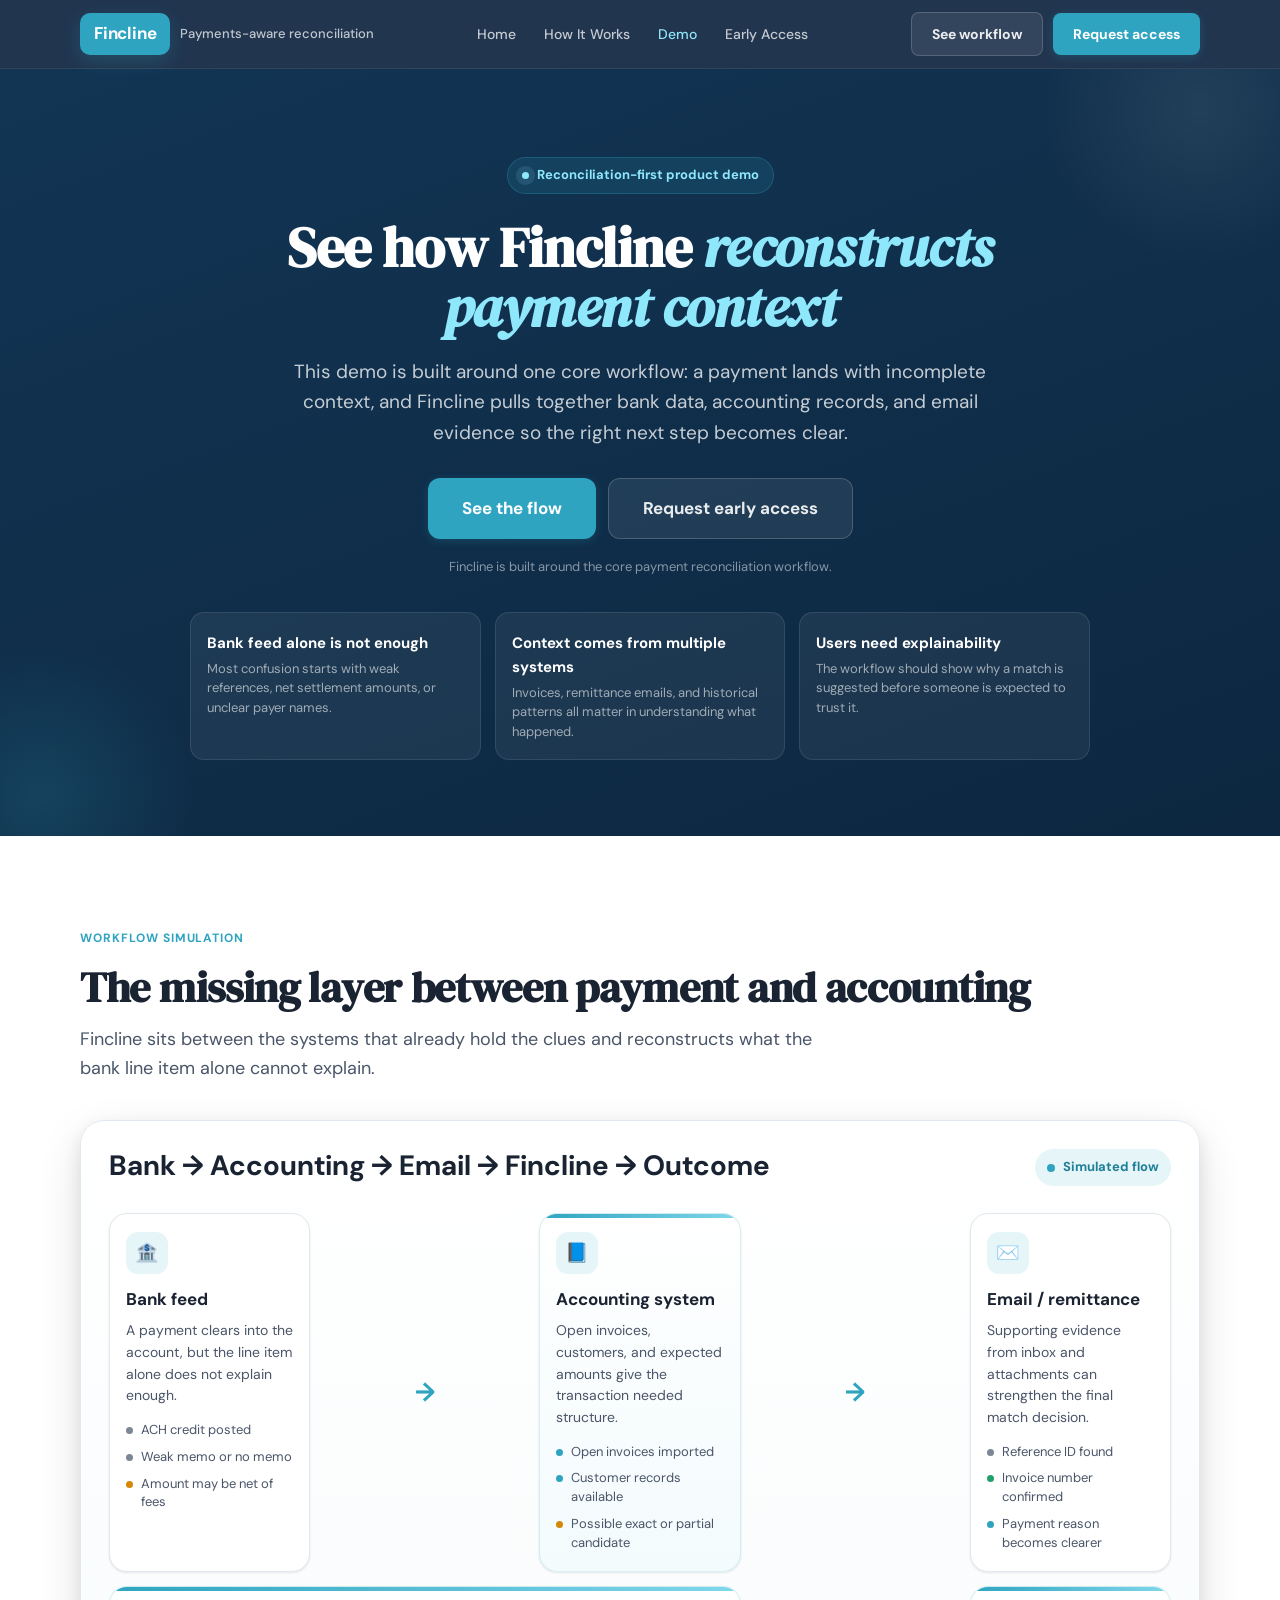
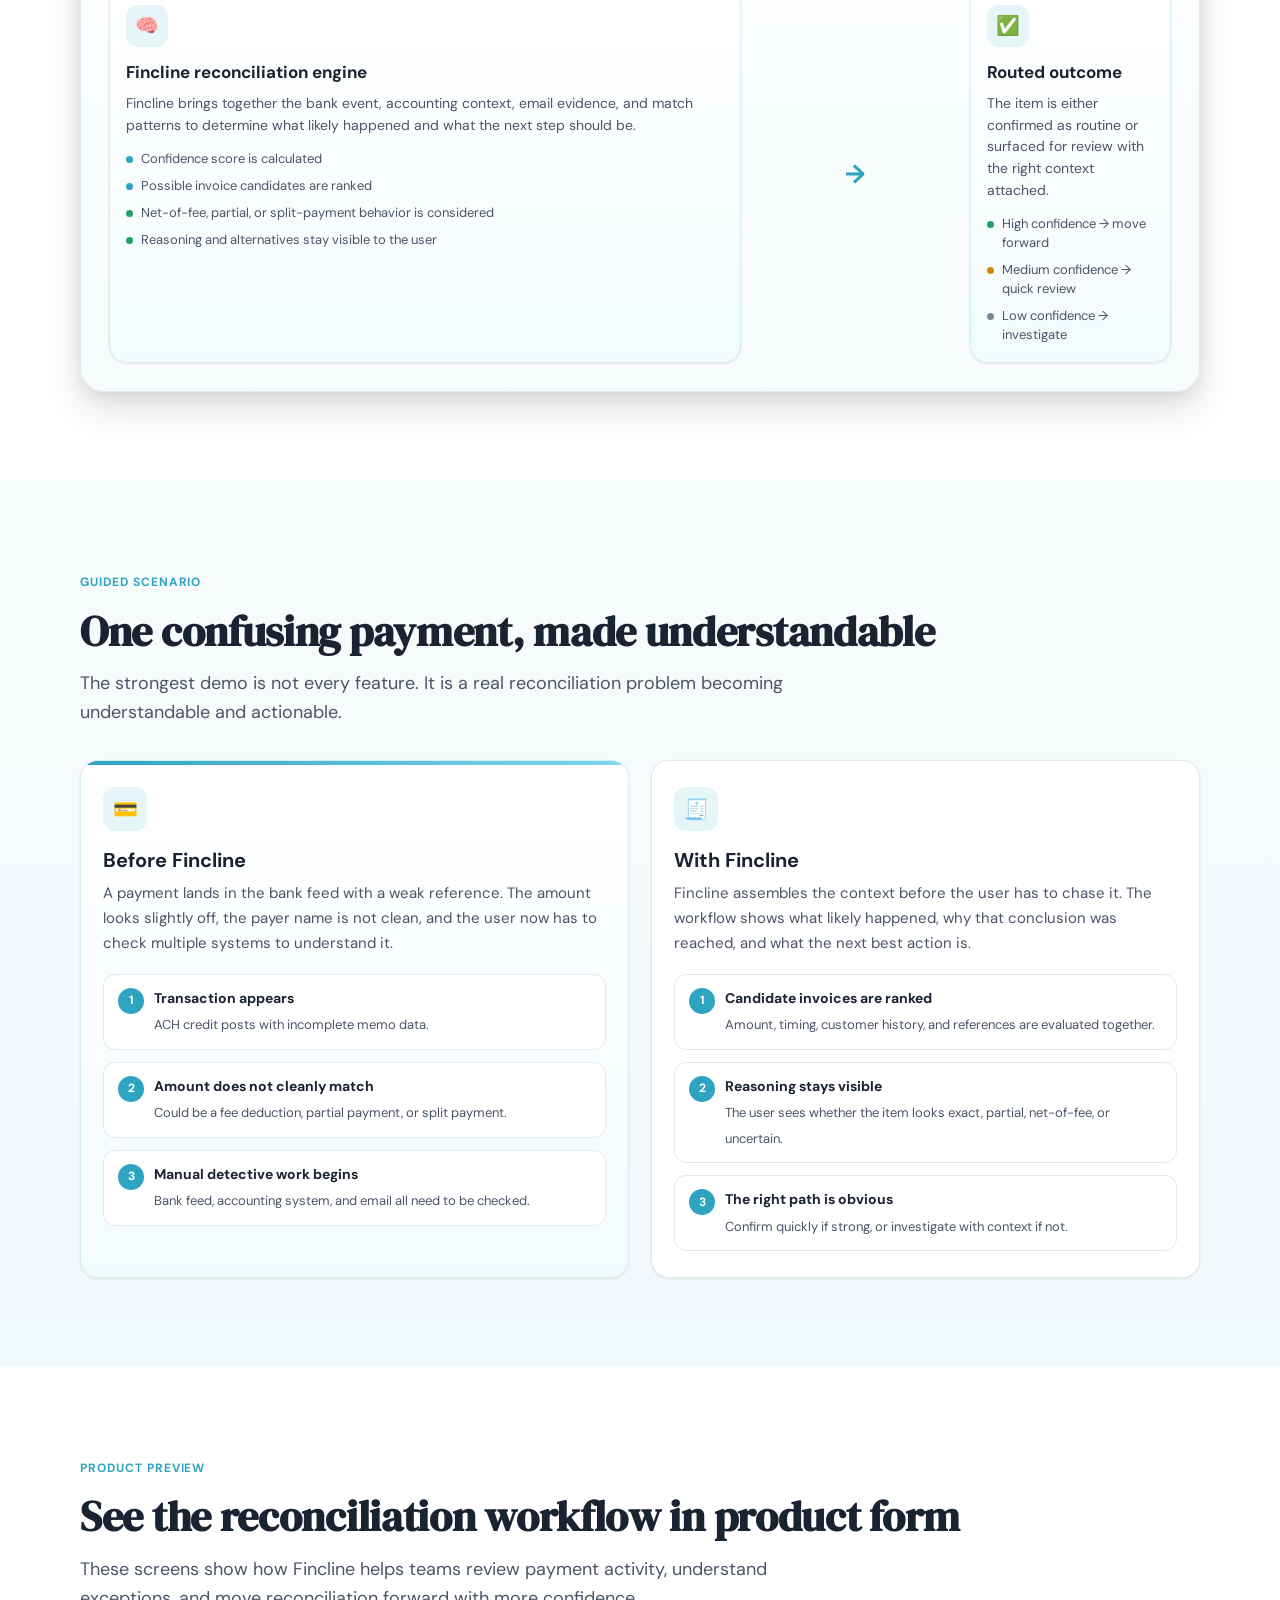
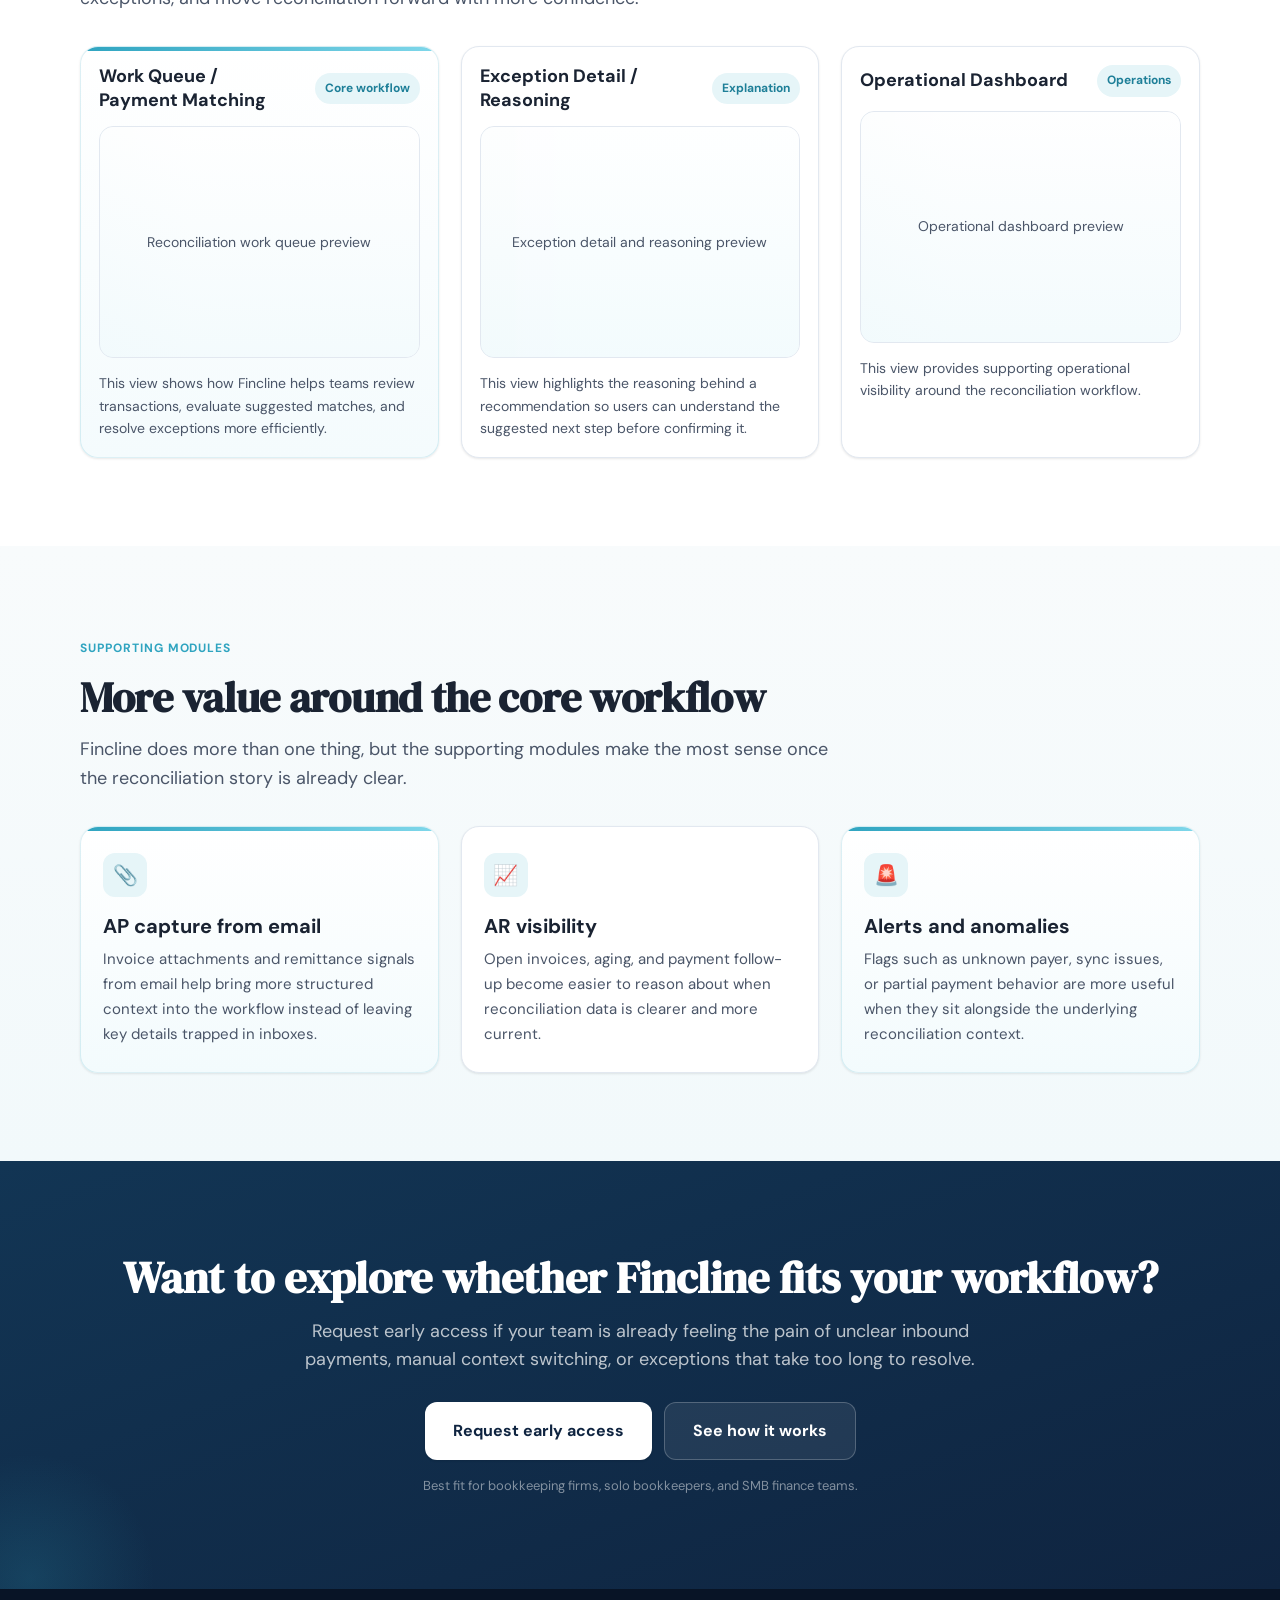
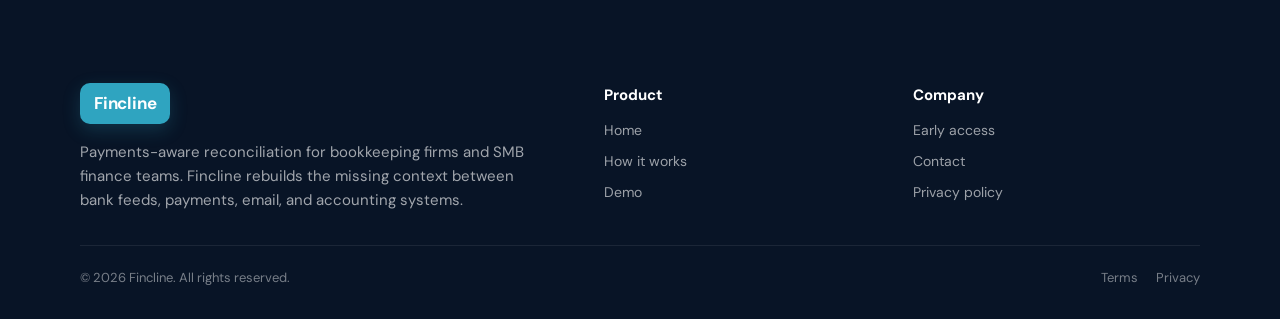
==== commit e8da9249: "Update demo.html" ====
--- a/demo.html
+++ b/demo.html
@@ -380,12 +380,6 @@
       margin-bottom:6px;
     }
 
-    .workflow-head p {
-      color:var(--t2);
-      font-size:15px;
-      max-width:640px;
-    }
-
     .workflow-live {
       display:inline-flex;
       align-items:center;
@@ -943,7 +937,7 @@
       </div>
 
       <div class="hero-note">
-        Focused on reconciliation first. Supporting modules come after the core payment workflow.
+        Fincline is built around the core payment reconciliation workflow.
       </div>
 
       <div class="mini-proof">
@@ -968,16 +962,13 @@
       <div class="section-label">Workflow Simulation</div>
       <h2 class="section-h">The missing layer between payment and accounting</h2>
       <p class="section-sub">
-        Think of this as the product story in one view. Fincline sits between the systems that already hold the clues and reconstructs what the bank line item alone cannot explain.
+        Fincline sits between the systems that already hold the clues and reconstructs what the bank line item alone cannot explain.
       </p>
 
       <div class="workflow-wrap">
         <div class="workflow-head">
           <div>
             <h2>Bank → Accounting → Email → Fincline → Outcome</h2>
-            <p>
-              This simulation block can later be replaced with an embedded GIF, but for now it shows the exact workflow the product is designed around.
-            </p>
           </div>
           <div class="workflow-live">
             <span class="workflow-live-dot"></span>
@@ -1006,7 +997,7 @@
             <div class="node-lines">
               <div class="node-line"><span class="line-dot accent"></span><span>Open invoices imported</span></div>
               <div class="node-line"><span class="line-dot accent"></span><span>Customer records available</span></div>
-              <div class="node-line"><span class="line-dot mid"></span><span>Possible exact / partial candidate</span></div>
+              <div class="node-line"><span class="line-dot mid"></span><span>Possible exact or partial candidate</span></div>
             </div>
           </div>
 
@@ -1061,7 +1052,7 @@
       <div class="section-label">Guided Scenario</div>
       <h2 class="section-h">One confusing payment, made understandable</h2>
       <p class="section-sub">
-        The strongest demo is not “here is every feature.” It is “here is a real reconciliation problem becoming understandable and actionable.”
+        The strongest demo is not every feature. It is a real reconciliation problem becoming understandable and actionable.
       </p>
 
       <div class="scenario-grid">
@@ -1134,56 +1125,55 @@
 
   <section class="section">
     <div class="container">
-      <div class="section-label">Product Screens</div>
-      <h2 class="section-h">Reconciliation screens first, everything else second</h2>
+      <div class="section-label">Product Preview</div>
+      <h2 class="section-h">See the reconciliation workflow in product form</h2>
       <p class="section-sub">
-        These screens should support the payment story, not distract from it. The work queue and exception flow are the most important proof points.
+        These screens show how Fincline helps teams review payment activity, understand exceptions, and move reconciliation forward with more confidence.
       </p>
 
       <div class="screens-grid">
         <div class="screen-card featured">
           <div class="screen-head">
             <h3>Work Queue / Payment Matching</h3>
-            <span class="screen-tag">Primary proof</span>
+            <span class="screen-tag">Core workflow</span>
           </div>
           <div class="screen-frame">
             <div class="screen-placeholder">
-              Replace this block with your reconciliation work queue screenshot.<br><br>
-              Best hero screen: the one showing transaction review, match suggestions, and exception handling.
+              Reconciliation work queue preview
             </div>
           </div>
           <div class="screen-body">
-            <p><strong>This should be the lead screen.</strong> It directly demonstrates the product wedge: confusing payments become reviewable, explainable, and faster to resolve.</p>
+            <p>This view shows how Fincline helps teams review transactions, evaluate suggested matches, and resolve exceptions more efficiently.</p>
           </div>
         </div>
 
         <div class="screen-card">
           <div class="screen-head">
             <h3>Exception Detail / Reasoning</h3>
-            <span class="screen-tag">Trust layer</span>
+            <span class="screen-tag">Explanation</span>
           </div>
           <div class="screen-frame">
             <div class="screen-placeholder">
-              Replace with a screen that shows candidate matches, confidence, or explanation panel behavior.
+              Exception detail and reasoning preview
             </div>
           </div>
           <div class="screen-body">
-            <p>This screen helps prove that Fincline is not just automation. It is an explainable workflow that helps users understand why a recommendation exists.</p>
+            <p>This view highlights the reasoning behind a recommendation so users can understand the suggested next step before confirming it.</p>
           </div>
         </div>
 
         <div class="screen-card">
           <div class="screen-head">
             <h3>Operational Dashboard</h3>
-            <span class="screen-tag">Secondary proof</span>
+            <span class="screen-tag">Operations</span>
           </div>
           <div class="screen-frame">
             <div class="screen-placeholder">
-              Replace with your dashboard screen after the reconciliation-first flow is signed off.
+              Operational dashboard preview
             </div>
           </div>
           <div class="screen-body">
-            <p>The dashboard is useful as supporting proof, but it should not lead the story. Reconciliation should lead the story.</p>
+            <p>This view provides supporting operational visibility around the reconciliation workflow.</p>
           </div>
         </div>
       </div>
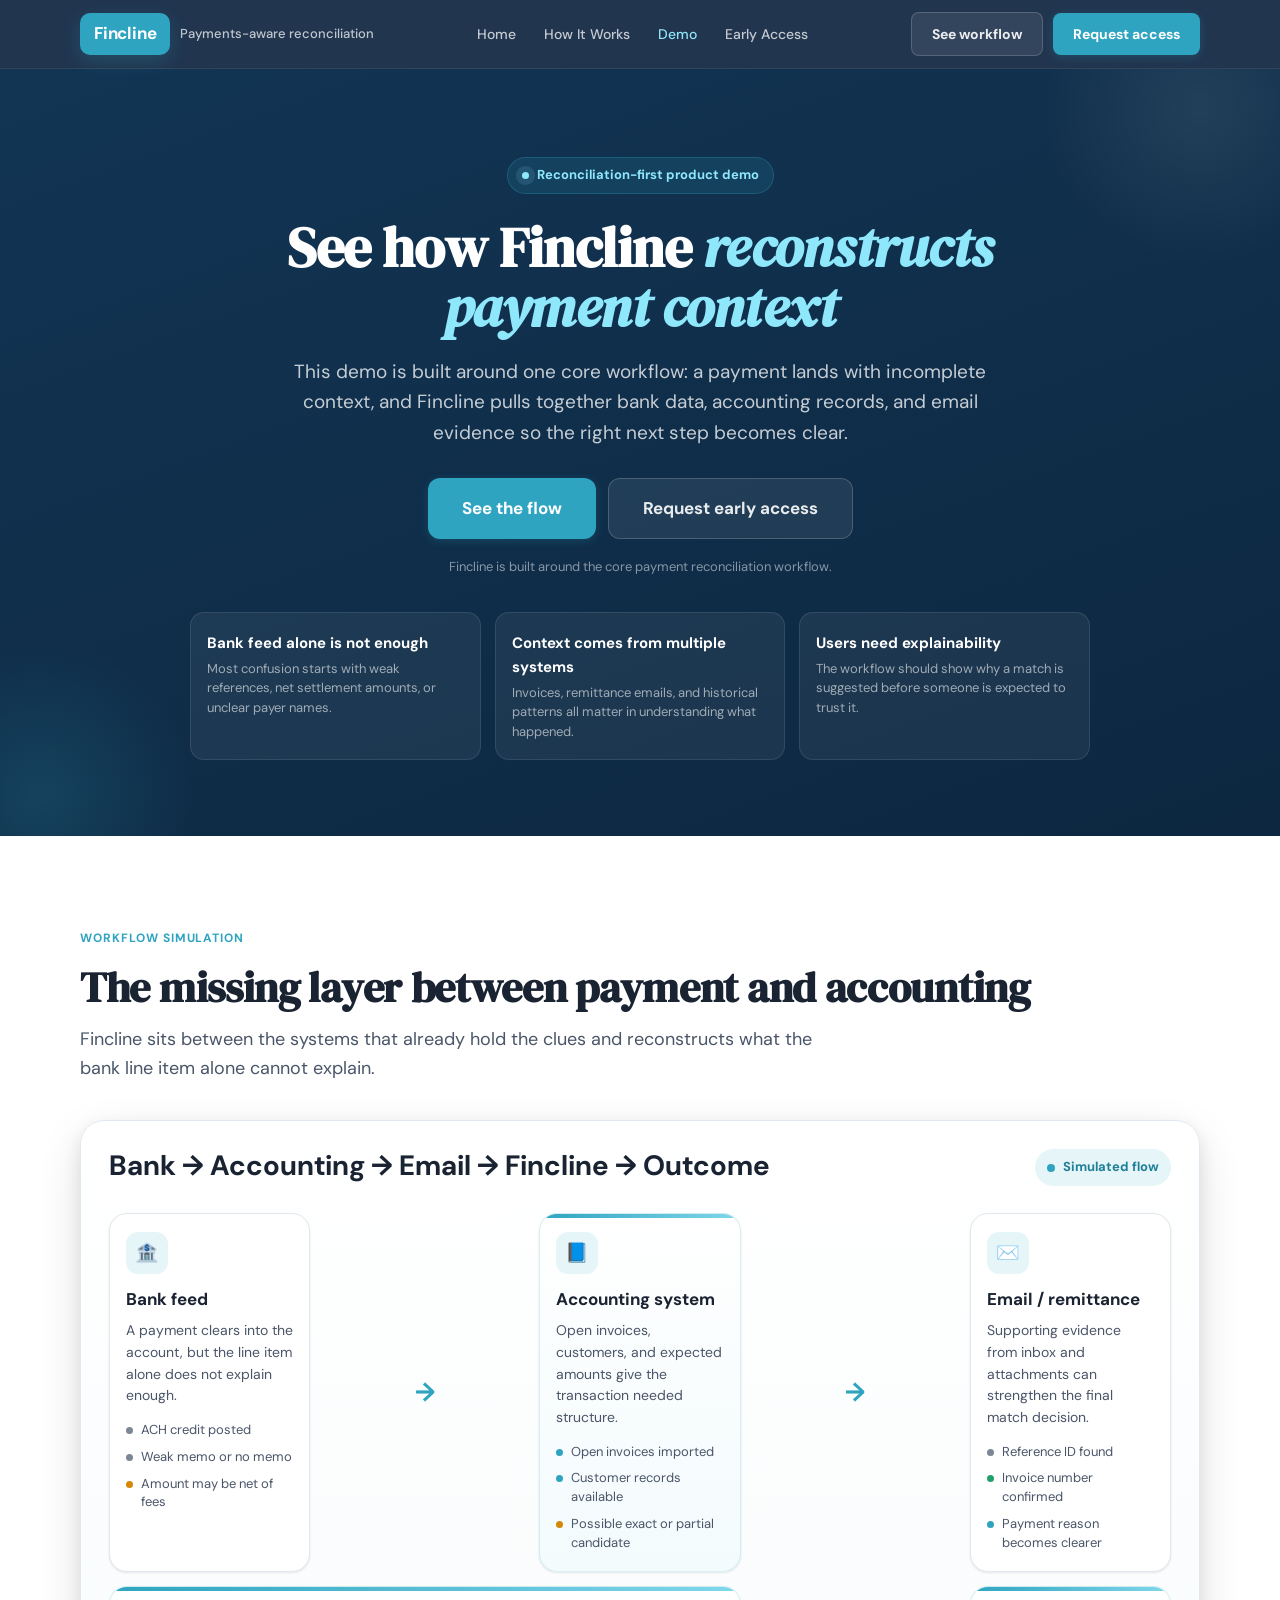
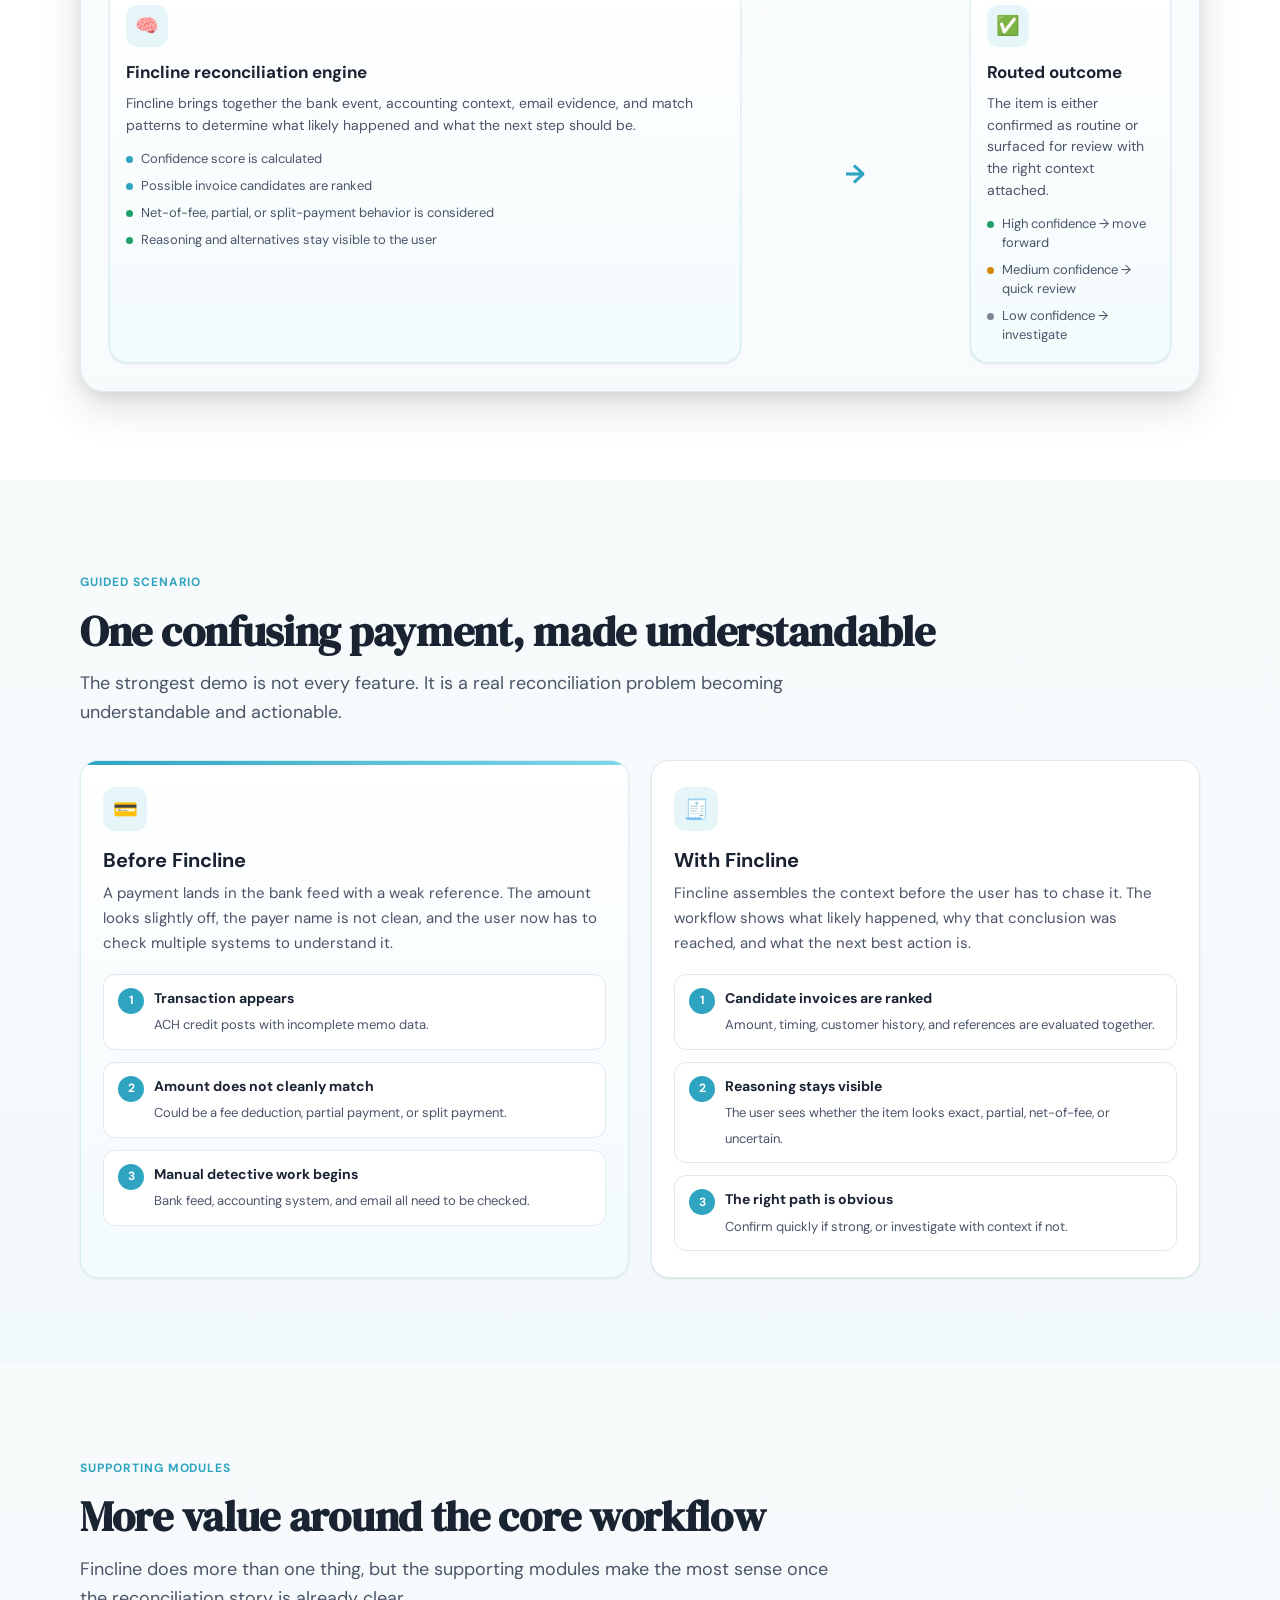
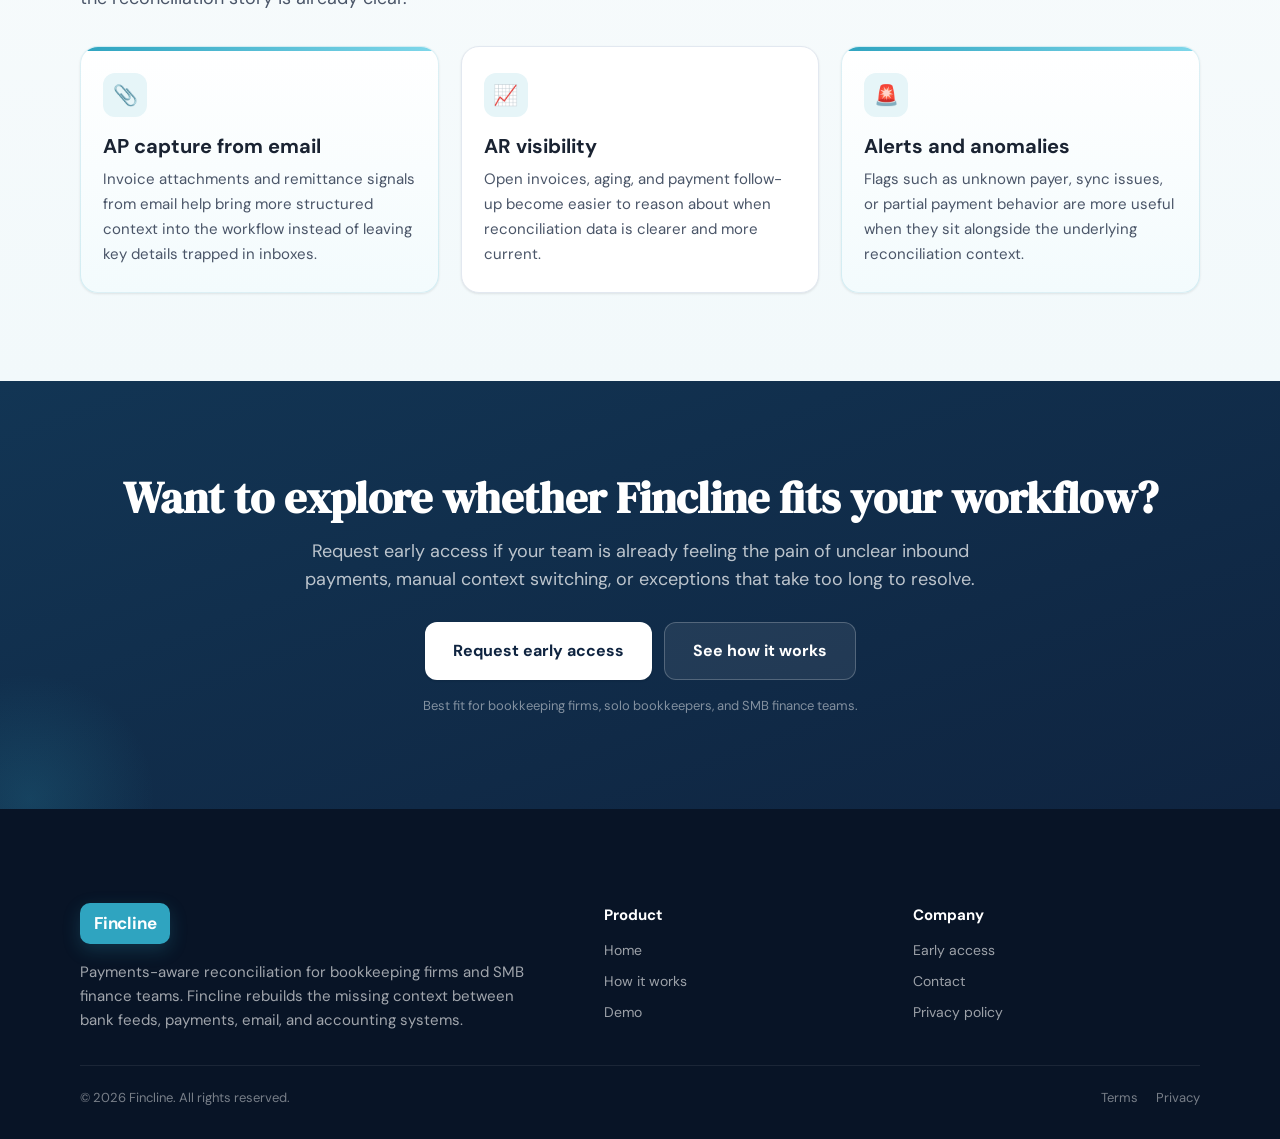
==== commit d1a74a84: "Update demo.html" ====
--- a/demo.html
+++ b/demo.html
@@ -222,18 +222,8 @@
       box-shadow:var(--sh1);
     }
 
-    .btn-ghost {
-      background:transparent;
-      color:var(--primary);
-      border:1.5px solid var(--primary-soft);
-    }
-
-    .btn-ghost:hover {
-      background:var(--primary-light);
-    }
-
+    .btn-xl { padding:16px 34px; font-size:17px; border-radius:var(--r); }
     .btn-lg { padding:15px 28px; font-size:16px; border-radius:var(--r); }
-    .btn-xl { padding:16px 34px; font-size:17px; border-radius:var(--r); }
 
     .hero {
       padding:88px 5% 76px;
@@ -503,7 +493,6 @@
     }
 
     .scenario-grid,
-    .screens-grid,
     .support-grid,
     .footer-top {
       display:grid;
@@ -517,7 +506,6 @@
     }
 
     .card,
-    .screen-card,
     .support-card {
       position:relative;
       overflow:hidden;
@@ -529,7 +517,6 @@
     }
 
     .card:hover,
-    .screen-card:hover,
     .support-card:hover {
       box-shadow:var(--sh1);
       transform:translateY(-2px);
@@ -629,87 +616,6 @@
       line-height:1.5;
     }
 
-    .screen-card {
-      padding:18px;
-    }
-
-    .screen-card.featured {
-      background:linear-gradient(180deg, #ffffff 0%, #f4fbfd 100%);
-      border-color:rgba(47,164,192,.16);
-    }
-
-    .screen-card.featured:before {
-      content:"";
-      position:absolute;
-      top:0;
-      left:0;
-      right:0;
-      height:4px;
-      background:linear-gradient(90deg, var(--primary) 0%, #7fd7ea 100%);
-    }
-
-    .screen-head {
-      display:flex;
-      align-items:center;
-      justify-content:space-between;
-      gap:14px;
-      margin-bottom:14px;
-    }
-
-    .screen-head h3 {
-      font-size:18px;
-      line-height:1.3;
-    }
-
-    .screen-tag {
-      font-size:12px;
-      font-weight:700;
-      padding:6px 10px;
-      border-radius:999px;
-      background:var(--primary-light);
-      color:var(--primary-dark);
-      white-space:nowrap;
-    }
-
-    .screen-frame {
-      border:1px solid var(--border);
-      border-radius:14px;
-      background:#f8fafc;
-      overflow:hidden;
-      margin-bottom:14px;
-      min-height:230px;
-      display:flex;
-      align-items:center;
-      justify-content:center;
-    }
-
-    .screen-placeholder {
-      width:100%;
-      height:100%;
-      min-height:230px;
-      background:
-        linear-gradient(180deg, rgba(255,255,255,.92), rgba(243,251,253,.92)),
-        linear-gradient(90deg, rgba(47,164,192,.10), transparent 28%);
-      display:flex;
-      align-items:center;
-      justify-content:center;
-      padding:18px;
-      text-align:center;
-      color:var(--t2);
-      font-size:14px;
-      line-height:1.6;
-    }
-
-    .screen-body p {
-      font-size:14px;
-      color:var(--t2);
-      line-height:1.6;
-    }
-
-    .screen-body strong {
-      color:var(--text);
-    }
-
     .support-card {
       padding:26px 22px;
     }
@@ -836,7 +742,6 @@
     @media(max-width:1024px) {
       .mini-proof,
       .scenario-grid,
-      .screens-grid,
       .support-grid,
       .footer-top {
         grid-template-columns:1fr 1fr;
@@ -878,7 +783,6 @@
 
       .mini-proof,
       .scenario-grid,
-      .screens-grid,
       .support-grid,
       .footer-top {
         grid-template-columns:1fr;
@@ -1123,63 +1027,6 @@
     </div>
   </section>
 
-  <section class="section">
-    <div class="container">
-      <div class="section-label">Product Preview</div>
-      <h2 class="section-h">See the reconciliation workflow in product form</h2>
-      <p class="section-sub">
-        These screens show how Fincline helps teams review payment activity, understand exceptions, and move reconciliation forward with more confidence.
-      </p>
-
-      <div class="screens-grid">
-        <div class="screen-card featured">
-          <div class="screen-head">
-            <h3>Work Queue / Payment Matching</h3>
-            <span class="screen-tag">Core workflow</span>
-          </div>
-          <div class="screen-frame">
-            <div class="screen-placeholder">
-              Reconciliation work queue preview
-            </div>
-          </div>
-          <div class="screen-body">
-            <p>This view shows how Fincline helps teams review transactions, evaluate suggested matches, and resolve exceptions more efficiently.</p>
-          </div>
-        </div>
-
-        <div class="screen-card">
-          <div class="screen-head">
-            <h3>Exception Detail / Reasoning</h3>
-            <span class="screen-tag">Explanation</span>
-          </div>
-          <div class="screen-frame">
-            <div class="screen-placeholder">
-              Exception detail and reasoning preview
-            </div>
-          </div>
-          <div class="screen-body">
-            <p>This view highlights the reasoning behind a recommendation so users can understand the suggested next step before confirming it.</p>
-          </div>
-        </div>
-
-        <div class="screen-card">
-          <div class="screen-head">
-            <h3>Operational Dashboard</h3>
-            <span class="screen-tag">Operations</span>
-          </div>
-          <div class="screen-frame">
-            <div class="screen-placeholder">
-              Operational dashboard preview
-            </div>
-          </div>
-          <div class="screen-body">
-            <p>This view provides supporting operational visibility around the reconciliation workflow.</p>
-          </div>
-        </div>
-      </div>
-    </div>
-  </section>
-
   <section class="section section-alt">
     <div class="container">
       <div class="section-label">Supporting Modules</div>
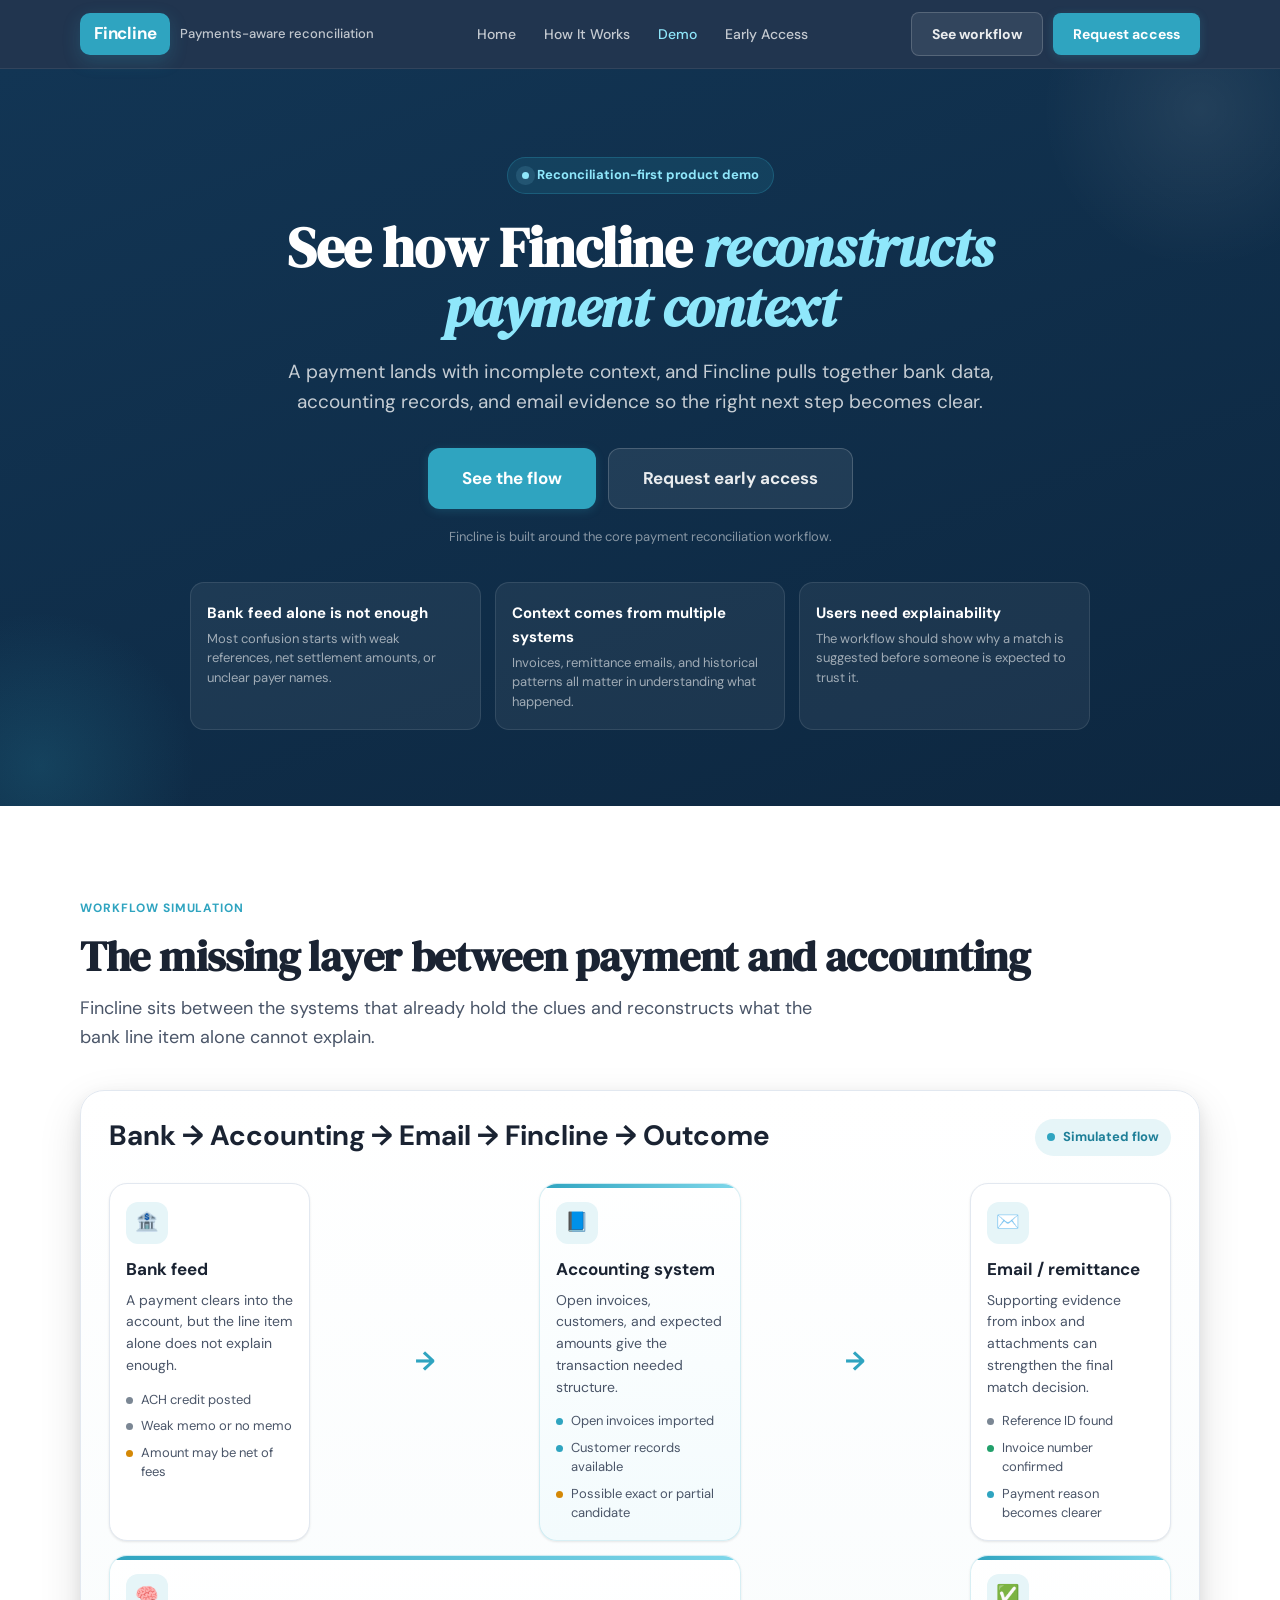
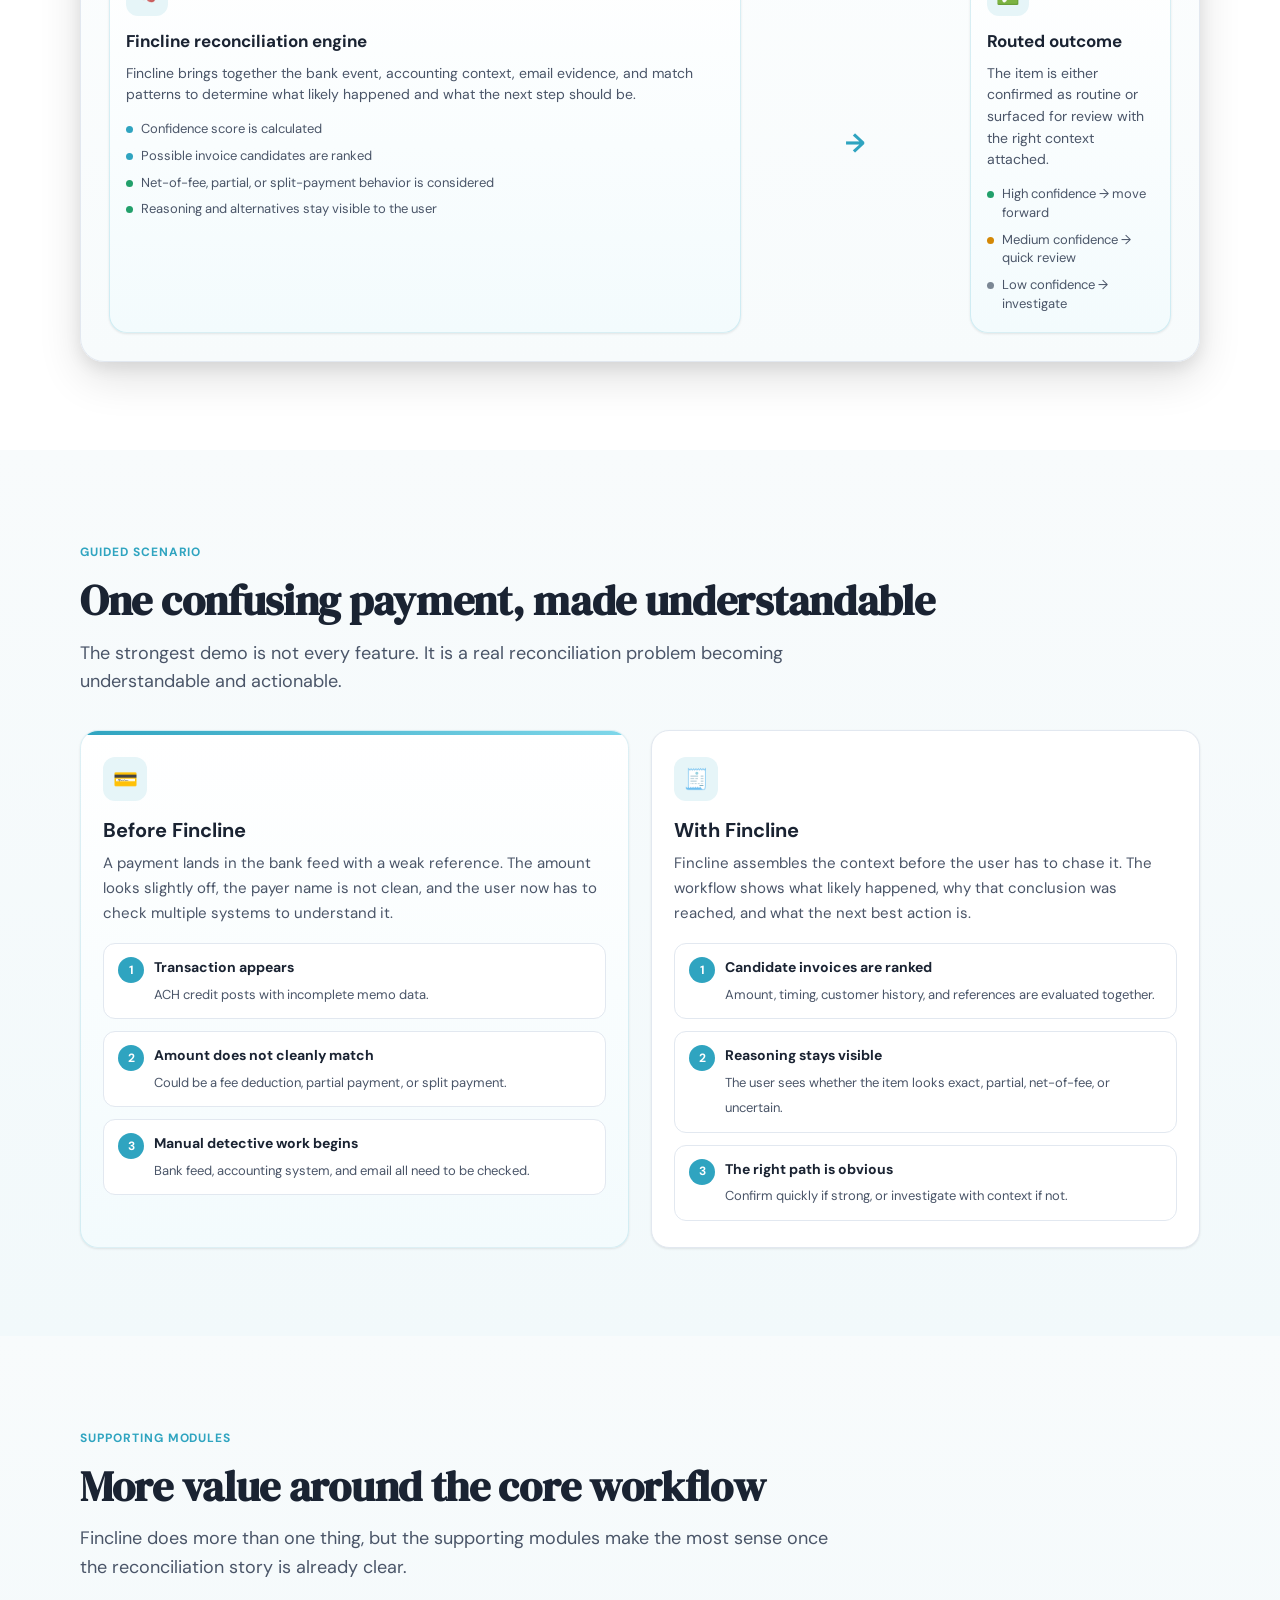
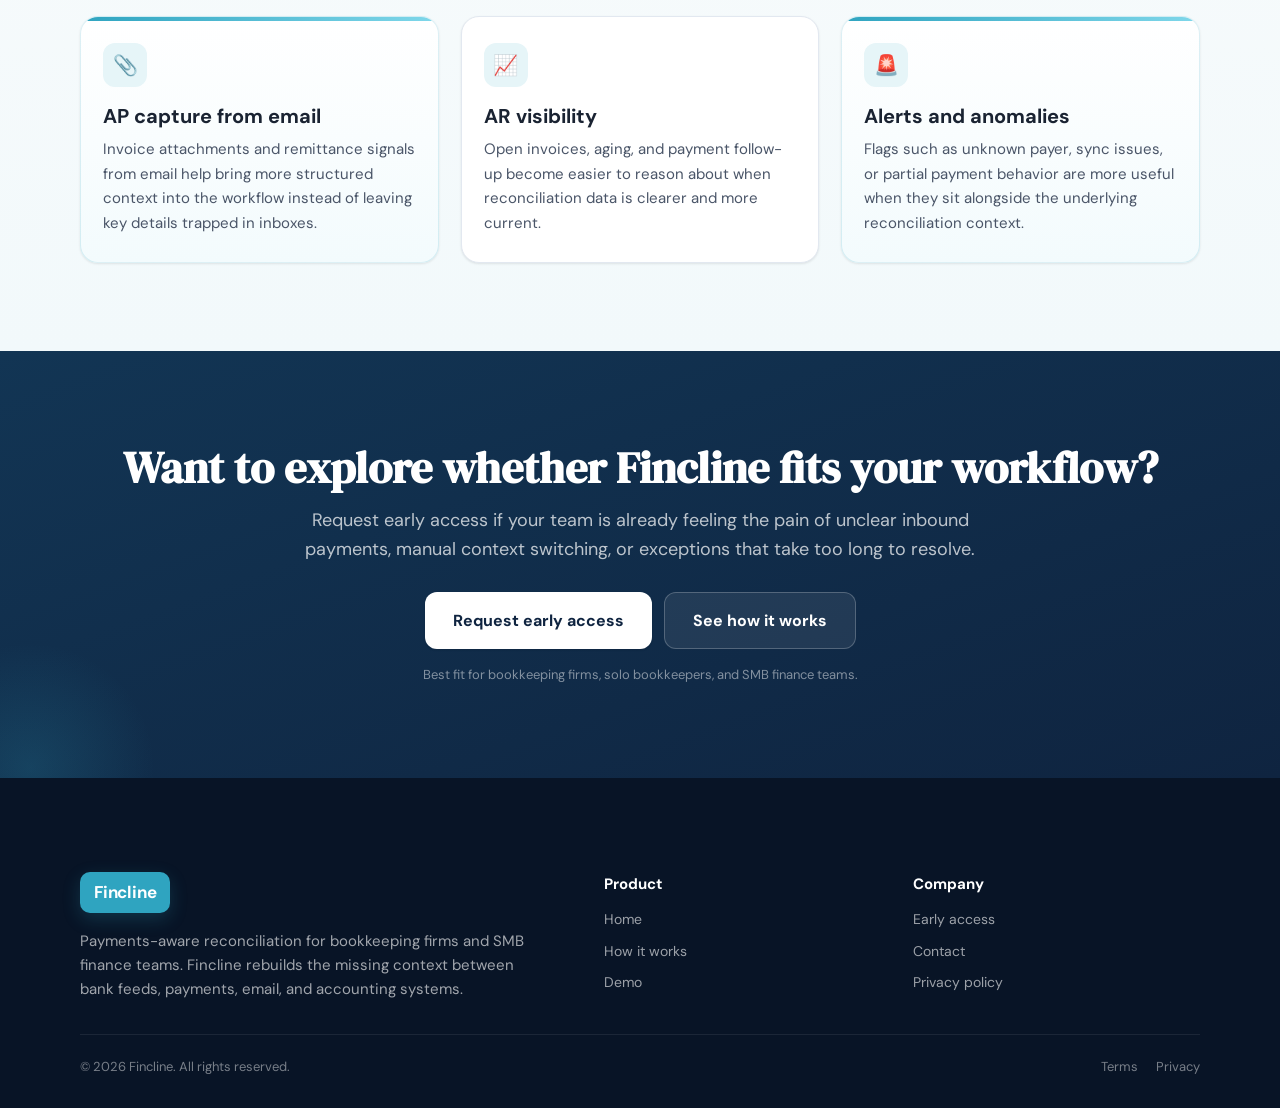
==== commit 789b2a50: "Update demo.html" ====
--- a/demo.html
+++ b/demo.html
@@ -832,7 +832,7 @@
       </div>
       <h1>See how Fincline <em>reconstructs payment context</em></h1>
       <p class="hero-sub">
-        This demo is built around one core workflow: a payment lands with incomplete context, and Fincline pulls together bank data, accounting records, and email evidence so the right next step becomes clear.
+        A payment lands with incomplete context, and Fincline pulls together bank data, accounting records, and email evidence so the right next step becomes clear.
       </p>
 
       <div class="hero-actions">
